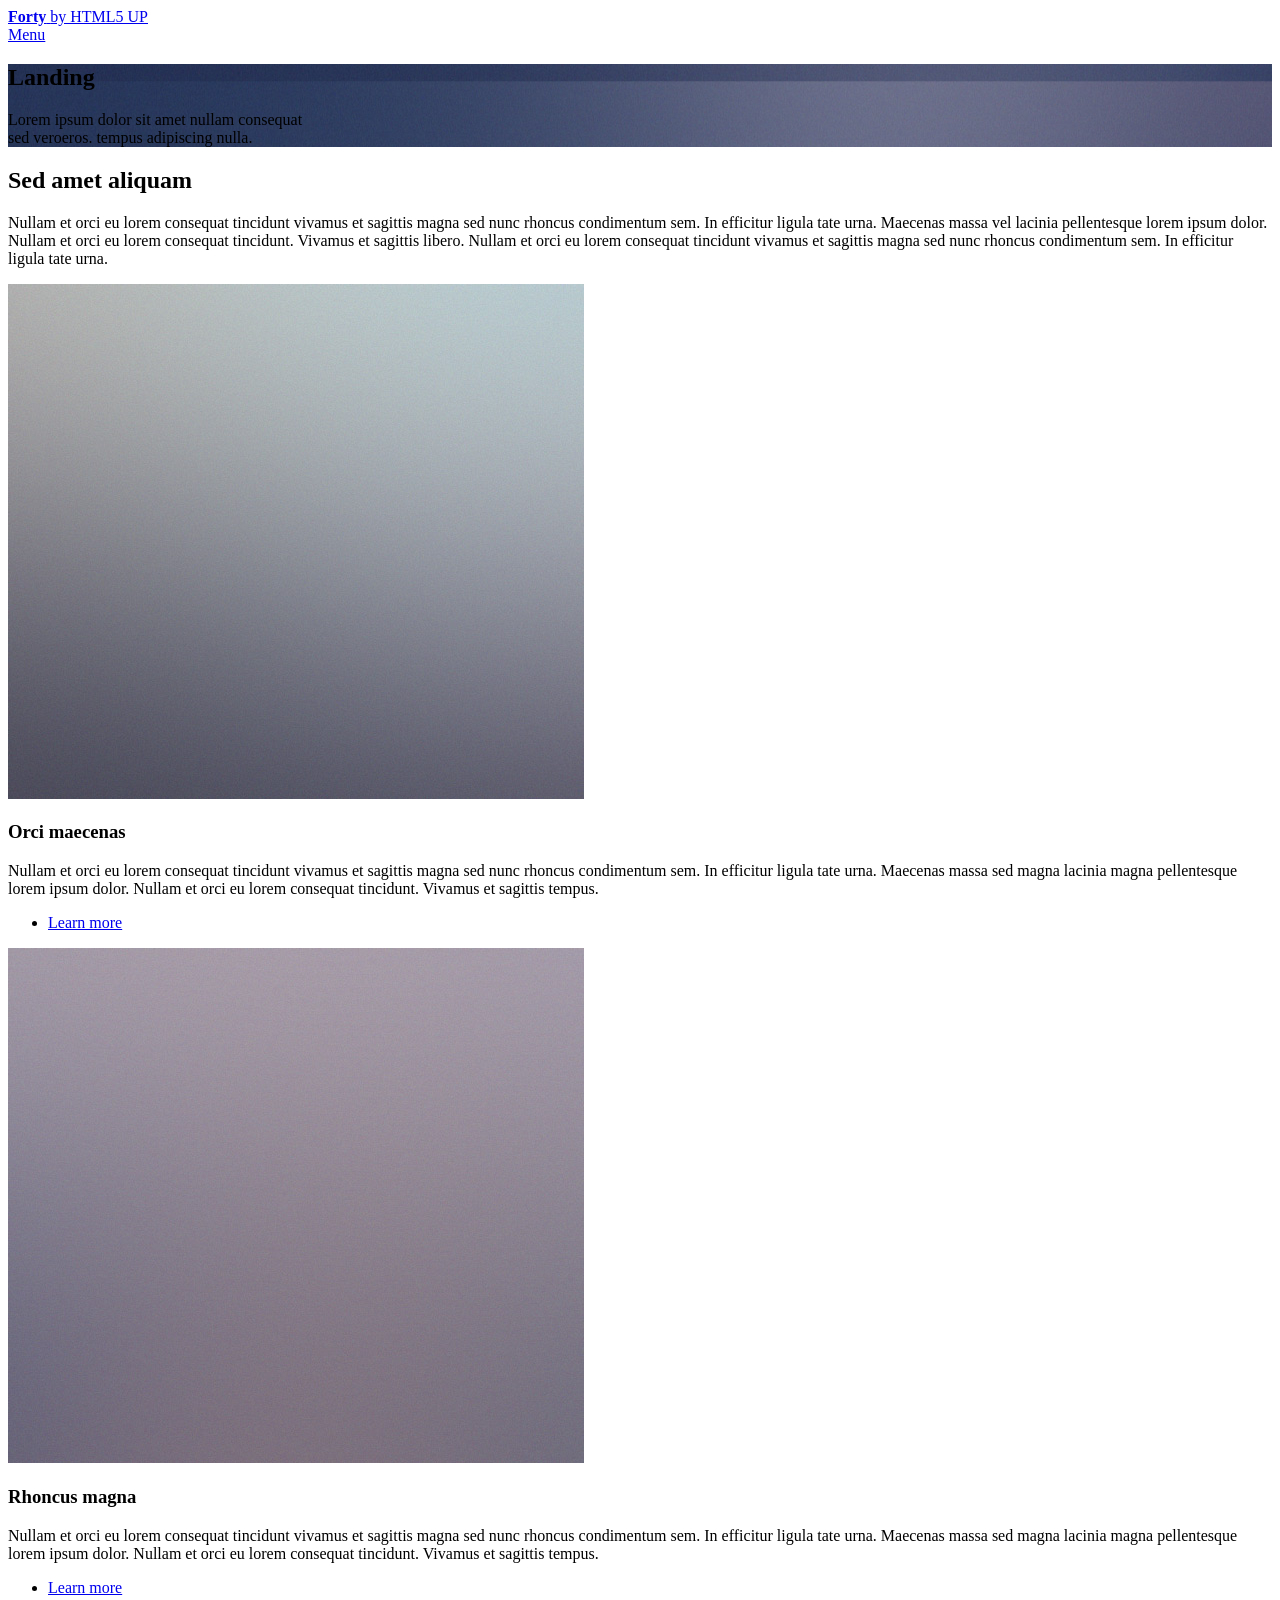
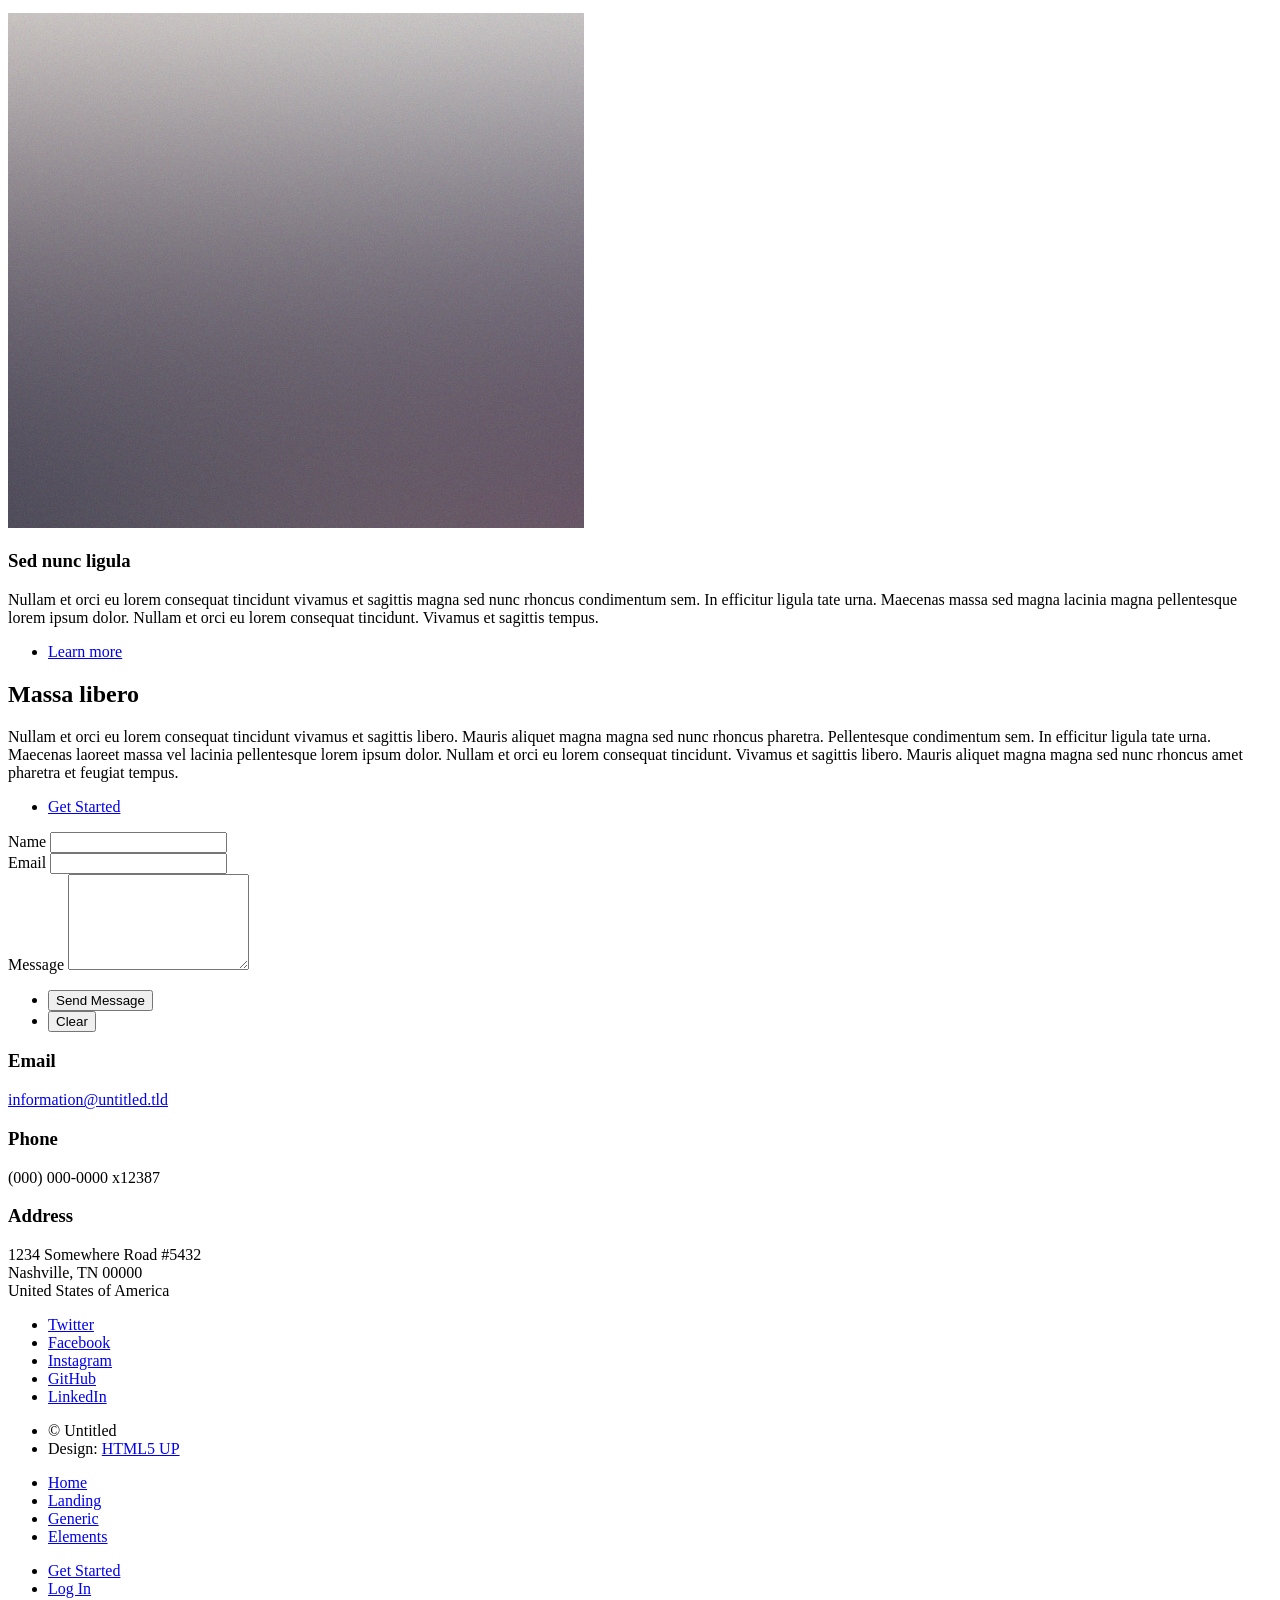
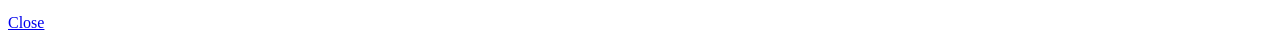
==== landing.html @ 9f6aae33 "updated webpage" ====
<!DOCTYPE HTML>
<!--
	Forty by HTML5 UP
	html5up.net | @ajlkn
	Free for personal and commercial use under the CCA 3.0 license (html5up.net/license)
-->
<html>
	<head>
		<title>Landing - Forty by HTML5 UP</title>
		<meta charset="utf-8" />
		<meta name="viewport" content="width=device-width, initial-scale=1, user-scalable=no" />
		<link rel="stylesheet" href="assets/css/main.css" />
		<noscript><link rel="stylesheet" href="assets/css/noscript.css" /></noscript>
	</head>
	<body class="is-preload">

		<!-- Wrapper -->
			<div id="wrapper">

				<!-- Header -->
				<!-- Note: The "styleN" class below should match that of the banner element. -->
					<header id="header" class="alt style2">
						<a href="index.html" class="logo"><strong>Forty</strong> <span>by HTML5 UP</span></a>
						<nav>
							<a href="#menu">Menu</a>
						</nav>
					</header>

				<!-- Menu -->
					<nav id="menu">
						<ul class="links">
							<li><a href="index.html">Home</a></li>
							<li><a href="landing.html">Landing</a></li>
							<li><a href="generic.html">Generic</a></li>
							<li><a href="elements.html">Elements</a></li>
						</ul>
						<ul class="actions stacked">
							<li><a href="#" class="button primary fit">Get Started</a></li>
							<li><a href="#" class="button fit">Log In</a></li>
						</ul>
					</nav>

				<!-- Banner -->
				<!-- Note: The "styleN" class below should match that of the header element. -->
					<section id="banner" class="style2">
						<div class="inner">
							<span class="image">
								<img src="images/pic07.jpg" alt="" />
							</span>
							<header class="major">
								<h1>Landing</h1>
							</header>
							<div class="content">
								<p>Lorem ipsum dolor sit amet nullam consequat<br />
								sed veroeros. tempus adipiscing nulla.</p>
							</div>
						</div>
					</section>

				<!-- Main -->
					<div id="main">

						<!-- One -->
							<section id="one">
								<div class="inner">
									<header class="major">
										<h2>Sed amet aliquam</h2>
									</header>
									<p>Nullam et orci eu lorem consequat tincidunt vivamus et sagittis magna sed nunc rhoncus condimentum sem. In efficitur ligula tate urna. Maecenas massa vel lacinia pellentesque lorem ipsum dolor. Nullam et orci eu lorem consequat tincidunt. Vivamus et sagittis libero. Nullam et orci eu lorem consequat tincidunt vivamus et sagittis magna sed nunc rhoncus condimentum sem. In efficitur ligula tate urna.</p>
								</div>
							</section>

						<!-- Two -->
							<section id="two" class="spotlights">
								<section>
									<a href="generic.html" class="image">
										<img src="images/pic08.jpg" alt="" data-position="center center" />
									</a>
									<div class="content">
										<div class="inner">
											<header class="major">
												<h3>Orci maecenas</h3>
											</header>
											<p>Nullam et orci eu lorem consequat tincidunt vivamus et sagittis magna sed nunc rhoncus condimentum sem. In efficitur ligula tate urna. Maecenas massa sed magna lacinia magna pellentesque lorem ipsum dolor. Nullam et orci eu lorem consequat tincidunt. Vivamus et sagittis tempus.</p>
											<ul class="actions">
												<li><a href="generic.html" class="button">Learn more</a></li>
											</ul>
										</div>
									</div>
								</section>
								<section>
									<a href="generic.html" class="image">
										<img src="images/pic09.jpg" alt="" data-position="top center" />
									</a>
									<div class="content">
										<div class="inner">
											<header class="major">
												<h3>Rhoncus magna</h3>
											</header>
											<p>Nullam et orci eu lorem consequat tincidunt vivamus et sagittis magna sed nunc rhoncus condimentum sem. In efficitur ligula tate urna. Maecenas massa sed magna lacinia magna pellentesque lorem ipsum dolor. Nullam et orci eu lorem consequat tincidunt. Vivamus et sagittis tempus.</p>
											<ul class="actions">
												<li><a href="generic.html" class="button">Learn more</a></li>
											</ul>
										</div>
									</div>
								</section>
								<section>
									<a href="generic.html" class="image">
										<img src="images/pic10.jpg" alt="" data-position="25% 25%" />
									</a>
									<div class="content">
										<div class="inner">
											<header class="major">
												<h3>Sed nunc ligula</h3>
											</header>
											<p>Nullam et orci eu lorem consequat tincidunt vivamus et sagittis magna sed nunc rhoncus condimentum sem. In efficitur ligula tate urna. Maecenas massa sed magna lacinia magna pellentesque lorem ipsum dolor. Nullam et orci eu lorem consequat tincidunt. Vivamus et sagittis tempus.</p>
											<ul class="actions">
												<li><a href="generic.html" class="button">Learn more</a></li>
											</ul>
										</div>
									</div>
								</section>
							</section>

						<!-- Three -->
							<section id="three">
								<div class="inner">
									<header class="major">
										<h2>Massa libero</h2>
									</header>
									<p>Nullam et orci eu lorem consequat tincidunt vivamus et sagittis libero. Mauris aliquet magna magna sed nunc rhoncus pharetra. Pellentesque condimentum sem. In efficitur ligula tate urna. Maecenas laoreet massa vel lacinia pellentesque lorem ipsum dolor. Nullam et orci eu lorem consequat tincidunt. Vivamus et sagittis libero. Mauris aliquet magna magna sed nunc rhoncus amet pharetra et feugiat tempus.</p>
									<ul class="actions">
										<li><a href="generic.html" class="button next">Get Started</a></li>
									</ul>
								</div>
							</section>

					</div>

				<!-- Contact -->
					<section id="contact">
						<div class="inner">
							<section>
								<form method="post" action="#">
									<div class="fields">
										<div class="field half">
											<label for="name">Name</label>
											<input type="text" name="name" id="name" />
										</div>
										<div class="field half">
											<label for="email">Email</label>
											<input type="text" name="email" id="email" />
										</div>
										<div class="field">
											<label for="message">Message</label>
											<textarea name="message" id="message" rows="6"></textarea>
										</div>
									</div>
									<ul class="actions">
										<li><input type="submit" value="Send Message" class="primary" /></li>
										<li><input type="reset" value="Clear" /></li>
									</ul>
								</form>
							</section>
							<section class="split">
								<section>
									<div class="contact-method">
										<span class="icon solid alt fa-envelope"></span>
										<h3>Email</h3>
										<a href="#">information@untitled.tld</a>
									</div>
								</section>
								<section>
									<div class="contact-method">
										<span class="icon solid alt fa-phone"></span>
										<h3>Phone</h3>
										<span>(000) 000-0000 x12387</span>
									</div>
								</section>
								<section>
									<div class="contact-method">
										<span class="icon solid alt fa-home"></span>
										<h3>Address</h3>
										<span>1234 Somewhere Road #5432<br />
										Nashville, TN 00000<br />
										United States of America</span>
									</div>
								</section>
							</section>
						</div>
					</section>

				<!-- Footer -->
					<footer id="footer">
						<div class="inner">
							<ul class="icons">
								<li><a href="#" class="icon brands alt fa-twitter"><span class="label">Twitter</span></a></li>
								<li><a href="#" class="icon brands alt fa-facebook-f"><span class="label">Facebook</span></a></li>
								<li><a href="#" class="icon brands alt fa-instagram"><span class="label">Instagram</span></a></li>
								<li><a href="#" class="icon brands alt fa-github"><span class="label">GitHub</span></a></li>
								<li><a href="#" class="icon brands alt fa-linkedin-in"><span class="label">LinkedIn</span></a></li>
							</ul>
							<ul class="copyright">
								<li>&copy; Untitled</li><li>Design: <a href="https://html5up.net">HTML5 UP</a></li>
							</ul>
						</div>
					</footer>

			</div>

		<!-- Scripts -->
			<script src="assets/js/jquery.min.js"></script>
			<script src="assets/js/jquery.scrolly.min.js"></script>
			<script src="assets/js/jquery.scrollex.min.js"></script>
			<script src="assets/js/browser.min.js"></script>
			<script src="assets/js/breakpoints.min.js"></script>
			<script src="assets/js/util.js"></script>
			<script src="assets/js/main.js"></script>

	</body>
</html>
---- assets/css/main.css ----
@import url(fontawesome-all.min.css);
@import url("https://fonts.googleapis.com/css?family=Source+Sans+Pro:300,300italic,600,600italic");

/*
	Forty by HTML5 UP
	html5up.net | @ajlkn
	Free for personal and commercial use under the CCA 3.0 license (html5up.net/license)
*/

html, body, div, span, applet, object,
iframe, h1, h2, h3, h4, h5, h6, p, blockquote,
pre, a, abbr, acronym, address, big, cite,
code, del, dfn, em, img, ins, kbd, q, s, samp,
small, strike, strong, sub, sup, tt, var, b,
u, i, center, dl, dt, dd, ol, ul, li, fieldset,
form, label, legend, table, caption, tbody,
tfoot, thead, tr, th, td, article, aside,
canvas, details, embed, figure, figcaption,
footer, header, hgroup, menu, nav, output, ruby,
section, summary, time, mark, audio, video {
	margin: 0;
	padding: 0;
	border: 0;
	font-size: 100%;
	font: inherit;
	vertical-align: baseline;}

article, aside, details, figcaption, figure,
footer, header, hgroup, menu, nav, section {
	display: block;}

body {
	line-height: 1;
}

ol, ul {
	list-style: none;
}

blockquote, q {
	quotes: none;
}

	blockquote:before, blockquote:after, q:before, q:after {
		content: '';
		content: none;
	}

table {
	border-collapse: collapse;
	border-spacing: 0;
}

body {
	-webkit-text-size-adjust: none;
}

mark {
	background-color: transparent;
	color: inherit;
}

input::-moz-focus-inner {
	border: 0;
	padding: 0;
}

input, select, textarea {
	-moz-appearance: none;
	-webkit-appearance: none;
	-ms-appearance: none;
	appearance: none;
}

/* Basic */

	@-ms-viewport {
		width: device-width;
	}

	body {
		-ms-overflow-style: scrollbar;
	}

	@media screen and (max-width: 480px) {

		html, body {
			min-width: 320px;
		}

	}

	html {
		box-sizing: border-box;
	}

	*, *:before, *:after {
		box-sizing: inherit;
	}

	body {
		background: #242943;
	}

		body.is-preload *, body.is-preload *:before, body.is-preload *:after {
			-moz-animation: none !important;
			-webkit-animation: none !important;
			-ms-animation: none !important;
			animation: none !important;
			-moz-transition: none !important;
			-webkit-transition: none !important;
			-ms-transition: none !important;
			transition: none !important;
		}

/* Type */

	body, input, select, textarea {
		color: #ffffff;
		font-family: "Source Sans Pro", Helvetica, sans-serif;
		font-size: 17pt;
		font-weight: 300;
		letter-spacing: 0.025em;
		line-height: 1.65;
	}

		@media screen and (max-width: 1680px) {

			body, input, select, textarea {
				font-size: 14pt;
			}

		}

		@media screen and (max-width: 1280px) {

			body, input, select, textarea {
				font-size: 12pt;
			}

		}

		@media screen and (max-width: 360px) {

			body, input, select, textarea {
				font-size: 11pt;
			}

		}

	a {
		-moz-transition: color 0.2s ease-in-out, border-bottom-color 0.2s ease-in-out;
		-webkit-transition: color 0.2s ease-in-out, border-bottom-color 0.2s ease-in-out;
		-ms-transition: color 0.2s ease-in-out, border-bottom-color 0.2s ease-in-out;
		transition: color 0.2s ease-in-out, border-bottom-color 0.2s ease-in-out;
		border-bottom: dotted 1px;
		color: inherit;
		text-decoration: none;
	}

		a:hover {
			border-bottom-color: transparent;
			color: #9bf1ff !important;
		}

		a:active {
			color: #53e3fb !important;
		}

	strong, b {
		color: #ffffff;
		font-weight: 600;
	}

	em, i {
		font-style: italic;
	}

	p {
		margin: 0 0 2em 0;
	}

	h1, h2, h3, h4, h5, h6 {
		color: #ffffff;
		font-weight: 600;
		line-height: 1.65;
		margin: 0 0 1em 0;
	}

		h1 a, h2 a, h3 a, h4 a, h5 a, h6 a {
			color: inherit;
			border-bottom: 0;
		}

	h1 {
		font-size: 2.5em;
	}

	h2 {
		font-size: 1.75em;
	}

	h3 {
		font-size: 1.35em;
	}

	h4 {
		font-size: 1.1em;
	}

	h5 {
		font-size: 0.9em;
	}

	h6 {
		font-size: 0.7em;
	}

	@media screen and (max-width: 736px) {

		h1 {
			font-size: 2em;
		}

		h2 {
			font-size: 1.5em;
		}

		h3 {
			font-size: 1.25em;
		}

	}

	sub {
		font-size: 0.8em;
		position: relative;
		top: 0.5em;
	}

	sup {
		font-size: 0.8em;
		position: relative;
		top: -0.5em;
	}

	blockquote {
		border-left: solid 4px rgba(212, 212, 255, 0.1);
		font-style: italic;
		margin: 0 0 2em 0;
		padding: 0.5em 0 0.5em 2em;
	}

	code {
		background: rgba(212, 212, 255, 0.035);
		font-family: "Courier New", monospace;
		font-size: 0.9em;
		margin: 0 0.25em;
		padding: 0.25em 0.65em;
	}

	pre {
		-webkit-overflow-scrolling: touch;
		font-family: "Courier New", monospace;
		font-size: 0.9em;
		margin: 0 0 2em 0;
	}

		pre code {
			display: block;
			line-height: 1.75;
			padding: 1em 1.5em;
			overflow-x: auto;
		}

	hr {
		border: 0;
		border-bottom: solid 1px rgba(212, 212, 255, 0.1);
		margin: 2em 0;
	}

		hr.major {
			margin: 3em 0;
		}

	.align-left {
		text-align: left;
	}

	.align-center {
		text-align: center;
	}

	.align-right {
		text-align: right;
	}

/* Row */

	.row {
		display: flex;
		flex-wrap: wrap;
		box-sizing: border-box;
		align-items: stretch;
	}

		.row > * {
			box-sizing: border-box;
		}

		.row.gtr-uniform > * > :last-child {
			margin-bottom: 0;
		}

		.row.aln-left {
			justify-content: flex-start;
		}

		.row.aln-center {
			justify-content: center;
		}

		.row.aln-right {
			justify-content: flex-end;
		}

		.row.aln-top {
			align-items: flex-start;
		}

		.row.aln-middle {
			align-items: center;
		}

		.row.aln-bottom {
			align-items: flex-end;
		}

		.row > .imp {
			order: -1;
		}

		.row > .col-1 {
			width: 8.33333%;
		}

		.row > .off-1 {
			margin-left: 8.33333%;
		}

		.row > .col-2 {
			width: 16.66667%;
		}

		.row > .off-2 {
			margin-left: 16.66667%;
		}

		.row > .col-3 {
			width: 25%;
		}

		.row > .off-3 {
			margin-left: 25%;
		}

		.row > .col-4 {
			width: 33.33333%;
		}

		.row > .off-4 {
			margin-left: 33.33333%;
		}

		.row > .col-5 {
			width: 41.66667%;
		}

		.row > .off-5 {
			margin-left: 41.66667%;
		}

		.row > .col-6 {
			width: 50%;
		}

		.row > .off-6 {
			margin-left: 50%;
		}

		.row > .col-7 {
			width: 58.33333%;
		}

		.row > .off-7 {
			margin-left: 58.33333%;
		}

		.row > .col-8 {
			width: 66.66667%;
		}

		.row > .off-8 {
			margin-left: 66.66667%;
		}

		.row > .col-9 {
			width: 75%;
		}

		.row > .off-9 {
			margin-left: 75%;
		}

		.row > .col-10 {
			width: 83.33333%;
		}

		.row > .off-10 {
			margin-left: 83.33333%;
		}

		.row > .col-11 {
			width: 91.66667%;
		}

		.row > .off-11 {
			margin-left: 91.66667%;
		}

		.row > .col-12 {
			width: 100%;
		}

		.row > .off-12 {
			margin-left: 100%;
		}

		.row.gtr-0 {
			margin-top: 0;
			margin-left: 0em;
		}

			.row.gtr-0 > * {
				padding: 0 0 0 0em;
			}

			.row.gtr-0.gtr-uniform {
				margin-top: 0em;
			}

				.row.gtr-0.gtr-uniform > * {
					padding-top: 0em;
				}

		.row.gtr-25 {
			margin-top: 0;
			margin-left: -0.5em;
		}

			.row.gtr-25 > * {
				padding: 0 0 0 0.5em;
			}

			.row.gtr-25.gtr-uniform {
				margin-top: -0.5em;
			}

				.row.gtr-25.gtr-uniform > * {
					padding-top: 0.5em;
				}

		.row.gtr-50 {
			margin-top: 0;
			margin-left: -1em;
		}

			.row.gtr-50 > * {
				padding: 0 0 0 1em;
			}

			.row.gtr-50.gtr-uniform {
				margin-top: -1em;
			}

				.row.gtr-50.gtr-uniform > * {
					padding-top: 1em;
				}

		.row {
			margin-top: 0;
			margin-left: -2em;
		}

			.row > * {
				padding: 0 0 0 2em;
			}

			.row.gtr-uniform {
				margin-top: -2em;
			}

				.row.gtr-uniform > * {
					padding-top: 2em;
				}

		.row.gtr-150 {
			margin-top: 0;
			margin-left: -3em;
		}

			.row.gtr-150 > * {
				padding: 0 0 0 3em;
			}

			.row.gtr-150.gtr-uniform {
				margin-top: -3em;
			}

				.row.gtr-150.gtr-uniform > * {
					padding-top: 3em;
				}

		.row.gtr-200 {
			margin-top: 0;
			margin-left: -4em;
		}

			.row.gtr-200 > * {
				padding: 0 0 0 4em;
			}

			.row.gtr-200.gtr-uniform {
				margin-top: -4em;
			}

				.row.gtr-200.gtr-uniform > * {
					padding-top: 4em;
				}

		@media screen and (max-width: 1680px) {

			.row {
				display: flex;
				flex-wrap: wrap;
				box-sizing: border-box;
				align-items: stretch;
			}

				.row > * {
					box-sizing: border-box;
				}

				.row.gtr-uniform > * > :last-child {
					margin-bottom: 0;
				}

				.row.aln-left {
					justify-content: flex-start;
				}

				.row.aln-center {
					justify-content: center;
				}

				.row.aln-right {
					justify-content: flex-end;
				}

				.row.aln-top {
					align-items: flex-start;
				}

				.row.aln-middle {
					align-items: center;
				}

				.row.aln-bottom {
					align-items: flex-end;
				}

				.row > .imp-xlarge {
					order: -1;
				}

				.row > .col-1-xlarge {
					width: 8.33333%;
				}

				.row > .off-1-xlarge {
					margin-left: 8.33333%;
				}

				.row > .col-2-xlarge {
					width: 16.66667%;
				}

				.row > .off-2-xlarge {
					margin-left: 16.66667%;
				}

				.row > .col-3-xlarge {
					width: 25%;
				}

				.row > .off-3-xlarge {
					margin-left: 25%;
				}

				.row > .col-4-xlarge {
					width: 33.33333%;
				}

				.row > .off-4-xlarge {
					margin-left: 33.33333%;
				}

				.row > .col-5-xlarge {
					width: 41.66667%;
				}

				.row > .off-5-xlarge {
					margin-left: 41.66667%;
				}

				.row > .col-6-xlarge {
					width: 50%;
				}

				.row > .off-6-xlarge {
					margin-left: 50%;
				}

				.row > .col-7-xlarge {
					width: 58.33333%;
				}

				.row > .off-7-xlarge {
					margin-left: 58.33333%;
				}

				.row > .col-8-xlarge {
					width: 66.66667%;
				}

				.row > .off-8-xlarge {
					margin-left: 66.66667%;
				}

				.row > .col-9-xlarge {
					width: 75%;
				}

				.row > .off-9-xlarge {
					margin-left: 75%;
				}

				.row > .col-10-xlarge {
					width: 83.33333%;
				}

				.row > .off-10-xlarge {
					margin-left: 83.33333%;
				}

				.row > .col-11-xlarge {
					width: 91.66667%;
				}

				.row > .off-11-xlarge {
					margin-left: 91.66667%;
				}

				.row > .col-12-xlarge {
					width: 100%;
				}

				.row > .off-12-xlarge {
					margin-left: 100%;
				}

				.row.gtr-0 {
					margin-top: 0;
					margin-left: 0em;
				}

					.row.gtr-0 > * {
						padding: 0 0 0 0em;
					}

					.row.gtr-0.gtr-uniform {
						margin-top: 0em;
					}

						.row.gtr-0.gtr-uniform > * {
							padding-top: 0em;
						}

				.row.gtr-25 {
					margin-top: 0;
					margin-left: -0.5em;
				}

					.row.gtr-25 > * {
						padding: 0 0 0 0.5em;
					}

					.row.gtr-25.gtr-uniform {
						margin-top: -0.5em;
					}

						.row.gtr-25.gtr-uniform > * {
							padding-top: 0.5em;
						}

				.row.gtr-50 {
					margin-top: 0;
					margin-left: -1em;
				}

					.row.gtr-50 > * {
						padding: 0 0 0 1em;
					}

					.row.gtr-50.gtr-uniform {
						margin-top: -1em;
					}

						.row.gtr-50.gtr-uniform > * {
							padding-top: 1em;
						}

				.row {
					margin-top: 0;
					margin-left: -2em;
				}

					.row > * {
						padding: 0 0 0 2em;
					}

					.row.gtr-uniform {
						margin-top: -2em;
					}

						.row.gtr-uniform > * {
							padding-top: 2em;
						}

				.row.gtr-150 {
					margin-top: 0;
					margin-left: -3em;
				}

					.row.gtr-150 > * {
						padding: 0 0 0 3em;
					}

					.row.gtr-150.gtr-uniform {
						margin-top: -3em;
					}

						.row.gtr-150.gtr-uniform > * {
							padding-top: 3em;
						}

				.row.gtr-200 {
					margin-top: 0;
					margin-left: -4em;
				}

					.row.gtr-200 > * {
						padding: 0 0 0 4em;
					}

					.row.gtr-200.gtr-uniform {
						margin-top: -4em;
					}

						.row.gtr-200.gtr-uniform > * {
							padding-top: 4em;
						}

		}

		@media screen and (max-width: 1280px) {

			.row {
				display: flex;
				flex-wrap: wrap;
				box-sizing: border-box;
				align-items: stretch;
			}

				.row > * {
					box-sizing: border-box;
				}

				.row.gtr-uniform > * > :last-child {
					margin-bottom: 0;
				}

				.row.aln-left {
					justify-content: flex-start;
				}

				.row.aln-center {
					justify-content: center;
				}

				.row.aln-right {
					justify-content: flex-end;
				}

				.row.aln-top {
					align-items: flex-start;
				}

				.row.aln-middle {
					align-items: center;
				}

				.row.aln-bottom {
					align-items: flex-end;
				}

				.row > .imp-large {
					order: -1;
				}

				.row > .col-1-large {
					width: 8.33333%;
				}

				.row > .off-1-large {
					margin-left: 8.33333%;
				}

				.row > .col-2-large {
					width: 16.66667%;
				}

				.row > .off-2-large {
					margin-left: 16.66667%;
				}

				.row > .col-3-large {
					width: 25%;
				}

				.row > .off-3-large {
					margin-left: 25%;
				}

				.row > .col-4-large {
					width: 33.33333%;
				}

				.row > .off-4-large {
					margin-left: 33.33333%;
				}

				.row > .col-5-large {
					width: 41.66667%;
				}

				.row > .off-5-large {
					margin-left: 41.66667%;
				}

				.row > .col-6-large {
					width: 50%;
				}

				.row > .off-6-large {
					margin-left: 50%;
				}

				.row > .col-7-large {
					width: 58.33333%;
				}

				.row > .off-7-large {
					margin-left: 58.33333%;
				}

				.row > .col-8-large {
					width: 66.66667%;
				}

				.row > .off-8-large {
					margin-left: 66.66667%;
				}

				.row > .col-9-large {
					width: 75%;
				}

				.row > .off-9-large {
					margin-left: 75%;
				}

				.row > .col-10-large {
					width: 83.33333%;
				}

				.row > .off-10-large {
					margin-left: 83.33333%;
				}

				.row > .col-11-large {
					width: 91.66667%;
				}

				.row > .off-11-large {
					margin-left: 91.66667%;
				}

				.row > .col-12-large {
					width: 100%;
				}

				.row > .off-12-large {
					margin-left: 100%;
				}

				.row.gtr-0 {
					margin-top: 0;
					margin-left: 0em;
				}

					.row.gtr-0 > * {
						padding: 0 0 0 0em;
					}

					.row.gtr-0.gtr-uniform {
						margin-top: 0em;
					}

						.row.gtr-0.gtr-uniform > * {
							padding-top: 0em;
						}

				.row.gtr-25 {
					margin-top: 0;
					margin-left: -0.375em;
				}

					.row.gtr-25 > * {
						padding: 0 0 0 0.375em;
					}

					.row.gtr-25.gtr-uniform {
						margin-top: -0.375em;
					}

						.row.gtr-25.gtr-uniform > * {
							padding-top: 0.375em;
						}

				.row.gtr-50 {
					margin-top: 0;
					margin-left: -0.75em;
				}

					.row.gtr-50 > * {
						padding: 0 0 0 0.75em;
					}

					.row.gtr-50.gtr-uniform {
						margin-top: -0.75em;
					}

						.row.gtr-50.gtr-uniform > * {
							padding-top: 0.75em;
						}

				.row {
					margin-top: 0;
					margin-left: -1.5em;
				}

					.row > * {
						padding: 0 0 0 1.5em;
					}

					.row.gtr-uniform {
						margin-top: -1.5em;
					}

						.row.gtr-uniform > * {
							padding-top: 1.5em;
						}

				.row.gtr-150 {
					margin-top: 0;
					margin-left: -2.25em;
				}

					.row.gtr-150 > * {
						padding: 0 0 0 2.25em;
					}

					.row.gtr-150.gtr-uniform {
						margin-top: -2.25em;
					}

						.row.gtr-150.gtr-uniform > * {
							padding-top: 2.25em;
						}

				.row.gtr-200 {
					margin-top: 0;
					margin-left: -3em;
				}

					.row.gtr-200 > * {
						padding: 0 0 0 3em;
					}

					.row.gtr-200.gtr-uniform {
						margin-top: -3em;
					}

						.row.gtr-200.gtr-uniform > * {
							padding-top: 3em;
						}

		}

		@media screen and (max-width: 980px) {

			.row {
				display: flex;
				flex-wrap: wrap;
				box-sizing: border-box;
				align-items: stretch;
			}

				.row > * {
					box-sizing: border-box;
				}

				.row.gtr-uniform > * > :last-child {
					margin-bottom: 0;
				}

				.row.aln-left {
					justify-content: flex-start;
				}

				.row.aln-center {
					justify-content: center;
				}

				.row.aln-right {
					justify-content: flex-end;
				}

				.row.aln-top {
					align-items: flex-start;
				}

				.row.aln-middle {
					align-items: center;
				}

				.row.aln-bottom {
					align-items: flex-end;
				}

				.row > .imp-medium {
					order: -1;
				}

				.row > .col-1-medium {
					width: 8.33333%;
				}

				.row > .off-1-medium {
					margin-left: 8.33333%;
				}

				.row > .col-2-medium {
					width: 16.66667%;
				}

				.row > .off-2-medium {
					margin-left: 16.66667%;
				}

				.row > .col-3-medium {
					width: 25%;
				}

				.row > .off-3-medium {
					margin-left: 25%;
				}

				.row > .col-4-medium {
					width: 33.33333%;
				}

				.row > .off-4-medium {
					margin-left: 33.33333%;
				}

				.row > .col-5-medium {
					width: 41.66667%;
				}

				.row > .off-5-medium {
					margin-left: 41.66667%;
				}

				.row > .col-6-medium {
					width: 50%;
				}

				.row > .off-6-medium {
					margin-left: 50%;
				}

				.row > .col-7-medium {
					width: 58.33333%;
				}

				.row > .off-7-medium {
					margin-left: 58.33333%;
				}

				.row > .col-8-medium {
					width: 66.66667%;
				}

				.row > .off-8-medium {
					margin-left: 66.66667%;
				}

				.row > .col-9-medium {
					width: 75%;
				}

				.row > .off-9-medium {
					margin-left: 75%;
				}

				.row > .col-10-medium {
					width: 83.33333%;
				}

				.row > .off-10-medium {
					margin-left: 83.33333%;
				}

				.row > .col-11-medium {
					width: 91.66667%;
				}

				.row > .off-11-medium {
					margin-left: 91.66667%;
				}

				.row > .col-12-medium {
					width: 100%;
				}

				.row > .off-12-medium {
					margin-left: 100%;
				}

				.row.gtr-0 {
					margin-top: 0;
					margin-left: 0em;
				}

					.row.gtr-0 > * {
						padding: 0 0 0 0em;
					}

					.row.gtr-0.gtr-uniform {
						margin-top: 0em;
					}

						.row.gtr-0.gtr-uniform > * {
							padding-top: 0em;
						}

				.row.gtr-25 {
					margin-top: 0;
					margin-left: -0.375em;
				}

					.row.gtr-25 > * {
						padding: 0 0 0 0.375em;
					}

					.row.gtr-25.gtr-uniform {
						margin-top: -0.375em;
					}

						.row.gtr-25.gtr-uniform > * {
							padding-top: 0.375em;
						}

				.row.gtr-50 {
					margin-top: 0;
					margin-left: -0.75em;
				}

					.row.gtr-50 > * {
						padding: 0 0 0 0.75em;
					}

					.row.gtr-50.gtr-uniform {
						margin-top: -0.75em;
					}

						.row.gtr-50.gtr-uniform > * {
							padding-top: 0.75em;
						}

				.row {
					margin-top: 0;
					margin-left: -1.5em;
				}

					.row > * {
						padding: 0 0 0 1.5em;
					}

					.row.gtr-uniform {
						margin-top: -1.5em;
					}

						.row.gtr-uniform > * {
							padding-top: 1.5em;
						}

				.row.gtr-150 {
					margin-top: 0;
					margin-left: -2.25em;
				}

					.row.gtr-150 > * {
						padding: 0 0 0 2.25em;
					}

					.row.gtr-150.gtr-uniform {
						margin-top: -2.25em;
					}

						.row.gtr-150.gtr-uniform > * {
							padding-top: 2.25em;
						}

				.row.gtr-200 {
					margin-top: 0;
					margin-left: -3em;
				}

					.row.gtr-200 > * {
						padding: 0 0 0 3em;
					}

					.row.gtr-200.gtr-uniform {
						margin-top: -3em;
					}

						.row.gtr-200.gtr-uniform > * {
							padding-top: 3em;
						}

		}

		@media screen and (max-width: 736px) {

			.row {
				display: flex;
				flex-wrap: wrap;
				box-sizing: border-box;
				align-items: stretch;
			}

				.row > * {
					box-sizing: border-box;
				}

				.row.gtr-uniform > * > :last-child {
					margin-bottom: 0;
				}

				.row.aln-left {
					justify-content: flex-start;
				}

				.row.aln-center {
					justify-content: center;
				}

				.row.aln-right {
					justify-content: flex-end;
				}

				.row.aln-top {
					align-items: flex-start;
				}

				.row.aln-middle {
					align-items: center;
				}

				.row.aln-bottom {
					align-items: flex-end;
				}

				.row > .imp-small {
					order: -1;
				}

				.row > .col-1-small {
					width: 8.33333%;
				}

				.row > .off-1-small {
					margin-left: 8.33333%;
				}

				.row > .col-2-small {
					width: 16.66667%;
				}

				.row > .off-2-small {
					margin-left: 16.66667%;
				}

				.row > .col-3-small {
					width: 25%;
				}

				.row > .off-3-small {
					margin-left: 25%;
				}

				.row > .col-4-small {
					width: 33.33333%;
				}

				.row > .off-4-small {
					margin-left: 33.33333%;
				}

				.row > .col-5-small {
					width: 41.66667%;
				}

				.row > .off-5-small {
					margin-left: 41.66667%;
				}

				.row > .col-6-small {
					width: 50%;
				}

				.row > .off-6-small {
					margin-left: 50%;
				}

				.row > .col-7-small {
					width: 58.33333%;
				}

				.row > .off-7-small {
					margin-left: 58.33333%;
				}

				.row > .col-8-small {
					width: 66.66667%;
				}

				.row > .off-8-small {
					margin-left: 66.66667%;
				}

				.row > .col-9-small {
					width: 75%;
				}

				.row > .off-9-small {
					margin-left: 75%;
				}

				.row > .col-10-small {
					width: 83.33333%;
				}

				.row > .off-10-small {
					margin-left: 83.33333%;
				}

				.row > .col-11-small {
					width: 91.66667%;
				}

				.row > .off-11-small {
					margin-left: 91.66667%;
				}

				.row > .col-12-small {
					width: 100%;
				}

				.row > .off-12-small {
					margin-left: 100%;
				}

				.row.gtr-0 {
					margin-top: 0;
					margin-left: 0em;
				}

					.row.gtr-0 > * {
						padding: 0 0 0 0em;
					}

					.row.gtr-0.gtr-uniform {
						margin-top: 0em;
					}

						.row.gtr-0.gtr-uniform > * {
							padding-top: 0em;
						}

				.row.gtr-25 {
					margin-top: 0;
					margin-left: -0.3125em;
				}

					.row.gtr-25 > * {
						padding: 0 0 0 0.3125em;
					}

					.row.gtr-25.gtr-uniform {
						margin-top: -0.3125em;
					}

						.row.gtr-25.gtr-uniform > * {
							padding-top: 0.3125em;
						}

				.row.gtr-50 {
					margin-top: 0;
					margin-left: -0.625em;
				}

					.row.gtr-50 > * {
						padding: 0 0 0 0.625em;
					}

					.row.gtr-50.gtr-uniform {
						margin-top: -0.625em;
					}

						.row.gtr-50.gtr-uniform > * {
							padding-top: 0.625em;
						}

				.row {
					margin-top: 0;
					margin-left: -1.25em;
				}

					.row > * {
						padding: 0 0 0 1.25em;
					}

					.row.gtr-uniform {
						margin-top: -1.25em;
					}

						.row.gtr-uniform > * {
							padding-top: 1.25em;
						}

				.row.gtr-150 {
					margin-top: 0;
					margin-left: -1.875em;
				}

					.row.gtr-150 > * {
						padding: 0 0 0 1.875em;
					}

					.row.gtr-150.gtr-uniform {
						margin-top: -1.875em;
					}

						.row.gtr-150.gtr-uniform > * {
							padding-top: 1.875em;
						}

				.row.gtr-200 {
					margin-top: 0;
					margin-left: -2.5em;
				}

					.row.gtr-200 > * {
						padding: 0 0 0 2.5em;
					}

					.row.gtr-200.gtr-uniform {
						margin-top: -2.5em;
					}

						.row.gtr-200.gtr-uniform > * {
							padding-top: 2.5em;
						}

		}

		@media screen and (max-width: 480px) {

			.row {
				display: flex;
				flex-wrap: wrap;
				box-sizing: border-box;
				align-items: stretch;
			}

				.row > * {
					box-sizing: border-box;
				}

				.row.gtr-uniform > * > :last-child {
					margin-bottom: 0;
				}

				.row.aln-left {
					justify-content: flex-start;
				}

				.row.aln-center {
					justify-content: center;
				}

				.row.aln-right {
					justify-content: flex-end;
				}

				.row.aln-top {
					align-items: flex-start;
				}

				.row.aln-middle {
					align-items: center;
				}

				.row.aln-bottom {
					align-items: flex-end;
				}

				.row > .imp-xsmall {
					order: -1;
				}

				.row > .col-1-xsmall {
					width: 8.33333%;
				}

				.row > .off-1-xsmall {
					margin-left: 8.33333%;
				}

				.row > .col-2-xsmall {
					width: 16.66667%;
				}

				.row > .off-2-xsmall {
					margin-left: 16.66667%;
				}

				.row > .col-3-xsmall {
					width: 25%;
				}

				.row > .off-3-xsmall {
					margin-left: 25%;
				}

				.row > .col-4-xsmall {
					width: 33.33333%;
				}

				.row > .off-4-xsmall {
					margin-left: 33.33333%;
				}

				.row > .col-5-xsmall {
					width: 41.66667%;
				}

				.row > .off-5-xsmall {
					margin-left: 41.66667%;
				}

				.row > .col-6-xsmall {
					width: 50%;
				}

				.row > .off-6-xsmall {
					margin-left: 50%;
				}

				.row > .col-7-xsmall {
					width: 58.33333%;
				}

				.row > .off-7-xsmall {
					margin-left: 58.33333%;
				}

				.row > .col-8-xsmall {
					width: 66.66667%;
				}

				.row > .off-8-xsmall {
					margin-left: 66.66667%;
				}

				.row > .col-9-xsmall {
					width: 75%;
				}

				.row > .off-9-xsmall {
					margin-left: 75%;
				}

				.row > .col-10-xsmall {
					width: 83.33333%;
				}

				.row > .off-10-xsmall {
					margin-left: 83.33333%;
				}

				.row > .col-11-xsmall {
					width: 91.66667%;
				}

				.row > .off-11-xsmall {
					margin-left: 91.66667%;
				}

				.row > .col-12-xsmall {
					width: 100%;
				}

				.row > .off-12-xsmall {
					margin-left: 100%;
				}

				.row.gtr-0 {
					margin-top: 0;
					margin-left: 0em;
				}

					.row.gtr-0 > * {
						padding: 0 0 0 0em;
					}

					.row.gtr-0.gtr-uniform {
						margin-top: 0em;
					}

						.row.gtr-0.gtr-uniform > * {
							padding-top: 0em;
						}

				.row.gtr-25 {
					margin-top: 0;
					margin-left: -0.3125em;
				}

					.row.gtr-25 > * {
						padding: 0 0 0 0.3125em;
					}

					.row.gtr-25.gtr-uniform {
						margin-top: -0.3125em;
					}

						.row.gtr-25.gtr-uniform > * {
							padding-top: 0.3125em;
						}

				.row.gtr-50 {
					margin-top: 0;
					margin-left: -0.625em;
				}

					.row.gtr-50 > * {
						padding: 0 0 0 0.625em;
					}

					.row.gtr-50.gtr-uniform {
						margin-top: -0.625em;
					}

						.row.gtr-50.gtr-uniform > * {
							padding-top: 0.625em;
						}

				.row {
					margin-top: 0;
					margin-left: -1.25em;
				}

					.row > * {
						padding: 0 0 0 1.25em;
					}

					.row.gtr-uniform {
						margin-top: -1.25em;
					}

						.row.gtr-uniform > * {
							padding-top: 1.25em;
						}

				.row.gtr-150 {
					margin-top: 0;
					margin-left: -1.875em;
				}

					.row.gtr-150 > * {
						padding: 0 0 0 1.875em;
					}

					.row.gtr-150.gtr-uniform {
						margin-top: -1.875em;
					}

						.row.gtr-150.gtr-uniform > * {
							padding-top: 1.875em;
						}

				.row.gtr-200 {
					margin-top: 0;
					margin-left: -2.5em;
				}

					.row.gtr-200 > * {
						padding: 0 0 0 2.5em;
					}

					.row.gtr-200.gtr-uniform {
						margin-top: -2.5em;
					}

						.row.gtr-200.gtr-uniform > * {
							padding-top: 2.5em;
						}

		}

/* Section/Article */

	section.special, article.special {
		text-align: center;
	}

	header.major {
		width: -moz-max-content;
		width: -webkit-max-content;
		width: -ms-max-content;
		width: max-content;
		margin-bottom: 2em;
	}

		header.major > :first-child {
			margin-bottom: 0;
			width: calc(100% + 0.5em);
		}

			header.major > :first-child:after {
				content: '';
				background-color: #ffffff;
				display: block;
				height: 2px;
				margin: 0.325em 0 0.5em 0;
				width: 100%;
			}

		header.major > p {
			font-size: 0.7em;
			font-weight: 600;
			letter-spacing: 0.25em;
			margin-bottom: 0;
			text-transform: uppercase;
		}

		body.is-ie header.major > :first-child:after {
			max-width: 9em;
		}

		body.is-ie header.major > h1:after {
			max-width: 100% !important;
		}

	@media screen and (max-width: 736px) {

		header.major > p br {
			display: none;
		}

	}

/* Form */

	form {
		margin: 0 0 2em 0;
	}

		form > :last-child {
			margin-bottom: 0;
		}

		form > .fields {
			display: -moz-flex;
			display: -webkit-flex;
			display: -ms-flex;
			display: flex;
			-moz-flex-wrap: wrap;
			-webkit-flex-wrap: wrap;
			-ms-flex-wrap: wrap;
			flex-wrap: wrap;
			width: calc(100% + 3em);
			margin: -1.5em 0 2em -1.5em;
		}

			form > .fields > .field {
				-moz-flex-grow: 0;
				-webkit-flex-grow: 0;
				-ms-flex-grow: 0;
				flex-grow: 0;
				-moz-flex-shrink: 0;
				-webkit-flex-shrink: 0;
				-ms-flex-shrink: 0;
				flex-shrink: 0;
				padding: 1.5em 0 0 1.5em;
				width: calc(100% - 1.5em);
			}

				form > .fields > .field.half {
					width: calc(50% - 0.75em);
				}

				form > .fields > .field.third {
					width: calc(100%/3 - 0.5em);
				}

				form > .fields > .field.quarter {
					width: calc(25% - 0.375em);
				}

		@media screen and (max-width: 480px) {

			form > .fields {
				width: calc(100% + 3em);
				margin: -1.5em 0 2em -1.5em;
			}

				form > .fields > .field {
					padding: 1.5em 0 0 1.5em;
					width: calc(100% - 1.5em);
				}

					form > .fields > .field.half {
						width: calc(100% - 1.5em);
					}

					form > .fields > .field.third {
						width: calc(100% - 1.5em);
					}

					form > .fields > .field.quarter {
						width: calc(100% - 1.5em);
					}

		}

	label {
		color: #ffffff;
		display: block;
		font-size: 0.8em;
		font-weight: 600;
		letter-spacing: 0.25em;
		margin: 0 0 1em 0;
		text-transform: uppercase;
	}

	input[type="text"],
	input[type="password"],
	input[type="email"],
	input[type="tel"],
	input[type="search"],
	input[type="url"],
	select,
	textarea {
		-moz-appearance: none;
		-webkit-appearance: none;
		-ms-appearance: none;
		appearance: none;
		background: rgba(212, 212, 255, 0.035);
		border: none;
		border-radius: 0;
		color: inherit;
		display: block;
		outline: 0;
		padding: 0 1em;
		text-decoration: none;
		width: 100%;
	}

		input[type="text"]:invalid,
		input[type="password"]:invalid,
		input[type="email"]:invalid,
		input[type="tel"]:invalid,
		input[type="search"]:invalid,
		input[type="url"]:invalid,
		select:invalid,
		textarea:invalid {
			box-shadow: none;
		}

		input[type="text"]:focus,
		input[type="password"]:focus,
		input[type="email"]:focus,
		input[type="tel"]:focus,
		input[type="search"]:focus,
		input[type="url"]:focus,
		select:focus,
		textarea:focus {
			border-color: #9bf1ff;
			box-shadow: 0 0 0 2px #9bf1ff;
		}

	select {
		background-image: url("data:image/svg+xml;charset=utf8,%3Csvg xmlns='http://www.w3.org/2000/svg' width='40' height='40' preserveAspectRatio='none' viewBox='0 0 40 40'%3E%3Cpath d='M9.4,12.3l10.4,10.4l10.4-10.4c0.2-0.2,0.5-0.4,0.9-0.4c0.3,0,0.6,0.1,0.9,0.4l3.3,3.3c0.2,0.2,0.4,0.5,0.4,0.9 c0,0.4-0.1,0.6-0.4,0.9L20.7,31.9c-0.2,0.2-0.5,0.4-0.9,0.4c-0.3,0-0.6-0.1-0.9-0.4L4.3,17.3c-0.2-0.2-0.4-0.5-0.4-0.9 c0-0.4,0.1-0.6,0.4-0.9l3.3-3.3c0.2-0.2,0.5-0.4,0.9-0.4S9.1,12.1,9.4,12.3z' fill='rgba(212, 212, 255, 0.1)' /%3E%3C/svg%3E");
		background-size: 1.25rem;
		background-repeat: no-repeat;
		background-position: calc(100% - 1rem) center;
		height: 2.75em;
		padding-right: 2.75em;
		text-overflow: ellipsis;
	}

		select option {
			color: #ffffff;
			background: #242943;
		}

		select:focus::-ms-value {
			background-color: transparent;
		}

		select::-ms-expand {
			display: none;
		}

	input[type="text"],
	input[type="password"],
	input[type="email"],
	input[type="tel"],
	input[type="search"],
	input[type="url"],
	select {
		height: 2.75em;
	}

	textarea {
		padding: 0.75em 1em;
	}

	input[type="checkbox"],
	input[type="radio"] {
		-moz-appearance: none;
		-webkit-appearance: none;
		-ms-appearance: none;
		appearance: none;
		display: block;
		float: left;
		margin-right: -2em;
		opacity: 0;
		width: 1em;
		z-index: -1;
	}

		input[type="checkbox"] + label,
		input[type="radio"] + label {
			text-decoration: none;
			color: #ffffff;
			cursor: pointer;
			display: inline-block;
			font-weight: 300;
			padding-left: 2.65em;
			padding-right: 0.75em;
			position: relative;
		}

			input[type="checkbox"] + label:before,
			input[type="radio"] + label:before {
				-moz-osx-font-smoothing: grayscale;
				-webkit-font-smoothing: antialiased;
				display: inline-block;
				font-style: normal;
				font-variant: normal;
				text-rendering: auto;
				line-height: 1;
				text-transform: none !important;
				font-family: 'Font Awesome 5 Free';
				font-weight: 900;
			}

			input[type="checkbox"] + label:before,
			input[type="radio"] + label:before {
				background: rgba(212, 212, 255, 0.035);
				content: '';
				display: inline-block;
				font-size: 0.8em;
				height: 2.0625em;
				left: 0;
				letter-spacing: 0;
				line-height: 2.0625em;
				position: absolute;
				text-align: center;
				top: 0;
				width: 2.0625em;
			}

		input[type="checkbox"]:checked + label:before,
		input[type="radio"]:checked + label:before {
			background: #ffffff;
			border-color: #9bf1ff;
			content: '\f00c';
			color: #242943;
		}

		input[type="checkbox"]:focus + label:before,
		input[type="radio"]:focus + label:before {
			box-shadow: 0 0 0 2px #9bf1ff;
		}

	input[type="radio"] + label:before {
		border-radius: 100%;
	}

	::-webkit-input-placeholder {
		color: rgba(244, 244, 255, 0.2) !important;
		opacity: 1.0;
	}

	:-moz-placeholder {
		color: rgba(244, 244, 255, 0.2) !important;
		opacity: 1.0;
	}

	::-moz-placeholder {
		color: rgba(244, 244, 255, 0.2) !important;
		opacity: 1.0;
	}

	:-ms-input-placeholder {
		color: rgba(244, 244, 255, 0.2) !important;
		opacity: 1.0;
	}

/* Box */

	.box {
		border: solid 1px rgba(212, 212, 255, 0.1);
		margin-bottom: 2em;
		padding: 1.5em;
	}

		.box > :last-child,
		.box > :last-child > :last-child,
		.box > :last-child > :last-child > :last-child {
			margin-bottom: 0;
		}

		.box.alt {
			border: 0;
			border-radius: 0;
			padding: 0;
		}

/* Icon */

	.icon {
		text-decoration: none;
		border-bottom: none;
		position: relative;
	}

		.icon:before {
			-moz-osx-font-smoothing: grayscale;
			-webkit-font-smoothing: antialiased;
			display: inline-block;
			font-style: normal;
			font-variant: normal;
			text-rendering: auto;
			line-height: 1;
			text-transform: none !important;
			font-family: 'Font Awesome 5 Free';
			font-weight: 400;
		}

		.icon > .label {
			display: none;
		}

		.icon:before {
			line-height: inherit;
		}

		.icon.solid:before {
			font-weight: 900;
		}

		.icon.brands:before {
			font-family: 'Font Awesome 5 Brands';
		}

		.icon.alt:before {
			background-color: #ffffff;
			border-radius: 100%;
			color: #242943;
			display: inline-block;
			height: 2em;
			line-height: 2em;
			text-align: center;
			width: 2em;
		}

	a.icon.alt:before {
		-moz-transition: background-color 0.2s ease-in-out;
		-webkit-transition: background-color 0.2s ease-in-out;
		-ms-transition: background-color 0.2s ease-in-out;
		transition: background-color 0.2s ease-in-out;
	}

	a.icon.alt:hover:before {
		background-color: #6fc3df;
	}

	a.icon.alt:active:before {
		background-color: #37a6cb;
	}

/* Image */

	.image {
		border: 0;
		display: inline-block;
		position: relative;
	}

		.image img {
			display: block;
		}

		.image.left, .image.right {
			max-width: 30%;
		}

			.image.left img, .image.right img {
				width: 100%;
			}

		.image.left {
			float: left;
			margin: 0 1.5em 1.25em 0;
			top: 0.25em;
		}

		.image.right {
			float: right;
			margin: 0 0 1.25em 1.5em;
			top: 0.25em;
		}

		.image.fit {
			display: block;
			margin: 0 0 2em 0;
			width: 100%;
		}

			.image.fit img {
				width: 100%;
			}

		.image.main {
			display: block;
			margin: 2.5em 0;
			width: 100%;
		}

			.image.main img {
				width: 100%;
			}

			@media screen and (max-width: 736px) {

				.image.main {
					margin: 1.5em 0;
				}

			}

/* List */

	ol {
		list-style: decimal;
		margin: 0 0 2em 0;
		padding-left: 1.25em;
	}

		ol li {
			padding-left: 0.25em;
		}

	ul {
		list-style: disc;
		margin: 0 0 2em 0;
		padding-left: 1em;
	}

		ul li {
			padding-left: 0.5em;
		}

		ul.alt {
			list-style: none;
			padding-left: 0;
		}

			ul.alt li {
				border-top: solid 1px rgba(212, 212, 255, 0.1);
				padding: 0.5em 0;
			}

				ul.alt li:first-child {
					border-top: 0;
					padding-top: 0;
				}

	dl {
		margin: 0 0 2em 0;
	}

		dl dt {
			display: block;
			font-weight: 600;
			margin: 0 0 1em 0;
		}

		dl dd {
			margin-left: 2em;
		}

/* Actions */

	ul.actions {
		display: -moz-flex;
		display: -webkit-flex;
		display: -ms-flex;
		display: flex;
		cursor: default;
		list-style: none;
		margin-left: -1em;
		padding-left: 0;
	}

		ul.actions li {
			padding: 0 0 0 1em;
			vertical-align: middle;
		}

		ul.actions.special {
			-moz-justify-content: center;
			-webkit-justify-content: center;
			-ms-justify-content: center;
			justify-content: center;
			width: 100%;
			margin-left: 0;
		}

			ul.actions.special li:first-child {
				padding-left: 0;
			}

		ul.actions.stacked {
			-moz-flex-direction: column;
			-webkit-flex-direction: column;
			-ms-flex-direction: column;
			flex-direction: column;
			margin-left: 0;
		}

			ul.actions.stacked li {
				padding: 1.3em 0 0 0;
			}

				ul.actions.stacked li:first-child {
					padding-top: 0;
				}

		ul.actions.fit {
			width: calc(100% + 1em);
		}

			ul.actions.fit li {
				-moz-flex-grow: 1;
				-webkit-flex-grow: 1;
				-ms-flex-grow: 1;
				flex-grow: 1;
				-moz-flex-shrink: 1;
				-webkit-flex-shrink: 1;
				-ms-flex-shrink: 1;
				flex-shrink: 1;
				width: 100%;
			}

				ul.actions.fit li > * {
					width: 100%;
				}

			ul.actions.fit.stacked {
				width: 100%;
			}

/* Icons */

	ul.icons {
		cursor: default;
		list-style: none;
		padding-left: 0;
	}

		ul.icons li {
			display: inline-block;
			padding: 0 1em 0 0;
		}

			ul.icons li:last-child {
				padding-right: 0;
			}

		@media screen and (max-width: 736px) {

			ul.icons li {
				padding: 0 0.75em 0 0;
			}

		}

/* Pagination */

	ul.pagination {
		cursor: default;
		list-style: none;
		padding-left: 0;
	}

		ul.pagination li {
			display: inline-block;
			padding-left: 0;
			vertical-align: middle;
		}

			ul.pagination li > .page {
				-moz-transition: background-color 0.2s ease-in-out, color 0.2s ease-in-out;
				-webkit-transition: background-color 0.2s ease-in-out, color 0.2s ease-in-out;
				-ms-transition: background-color 0.2s ease-in-out, color 0.2s ease-in-out;
				transition: background-color 0.2s ease-in-out, color 0.2s ease-in-out;
				border-bottom: 0;
				display: inline-block;
				font-size: 0.8em;
				font-weight: 600;
				height: 1.5em;
				line-height: 1.5em;
				margin: 0 0.125em;
				min-width: 1.5em;
				padding: 0 0.5em;
				text-align: center;
			}

				ul.pagination li > .page.active {
					background-color: #ffffff;
					color: #242943;
				}

					ul.pagination li > .page.active:hover {
						background-color: #9bf1ff;
						color: #242943 !important;
					}

					ul.pagination li > .page.active:active {
						background-color: #53e3fb;
					}

			ul.pagination li:first-child {
				padding-right: 0.75em;
			}

			ul.pagination li:last-child {
				padding-left: 0.75em;
			}

		@media screen and (max-width: 480px) {

			ul.pagination li:nth-child(n+2):nth-last-child(n+2) {
				display: none;
			}

			ul.pagination li:first-child {
				padding-right: 0;
			}

		}

/* Table */

	.table-wrapper {
		-webkit-overflow-scrolling: touch;
		overflow-x: auto;
	}

	table {
		margin: 0 0 2em 0;
		width: 100%;
	}

		table tbody tr {
			border: solid 1px rgba(212, 212, 255, 0.1);
			border-left: 0;
			border-right: 0;
		}

			table tbody tr:nth-child(2n + 1) {
				background-color: rgba(212, 212, 255, 0.035);
			}

		table td {
			padding: 0.75em 0.75em;
		}

		table th {
			color: #ffffff;
			font-size: 0.9em;
			font-weight: 600;
			padding: 0 0.75em 0.75em 0.75em;
			text-align: left;
		}

		table thead {
			border-bottom: solid 2px rgba(212, 212, 255, 0.1);
		}

		table tfoot {
			border-top: solid 2px rgba(212, 212, 255, 0.1);
		}

		table.alt {
			border-collapse: separate;
		}

			table.alt tbody tr td {
				border: solid 1px rgba(212, 212, 255, 0.1);
				border-left-width: 0;
				border-top-width: 0;
			}

				table.alt tbody tr td:first-child {
					border-left-width: 1px;
				}

			table.alt tbody tr:first-child td {
				border-top-width: 1px;
			}

			table.alt thead {
				border-bottom: 0;
			}

			table.alt tfoot {
				border-top: 0;
			}

/* Button */

	input[type="submit"],
	input[type="reset"],
	input[type="button"],
	button,
	.button {
		-moz-appearance: none;
		-webkit-appearance: none;
		-ms-appearance: none;
		appearance: none;
		-moz-transition: background-color 0.2s ease-in-out, box-shadow 0.2s ease-in-out, color 0.2s ease-in-out;
		-webkit-transition: background-color 0.2s ease-in-out, box-shadow 0.2s ease-in-out, color 0.2s ease-in-out;
		-ms-transition: background-color 0.2s ease-in-out, box-shadow 0.2s ease-in-out, color 0.2s ease-in-out;
		transition: background-color 0.2s ease-in-out, box-shadow 0.2s ease-in-out, color 0.2s ease-in-out;
		background-color: transparent;
		border: 0;
		border-radius: 0;
		box-shadow: inset 0 0 0 2px #ffffff;
		color: #ffffff;
		cursor: pointer;
		display: inline-block;
		font-size: 0.8em;
		font-weight: 600;
		height: 3.5em;
		letter-spacing: 0.25em;
		line-height: 3.5em;
		padding: 0 1.75em;
		text-align: center;
		text-decoration: none;
		text-transform: uppercase;
		white-space: nowrap;
	}

		input[type="submit"]:hover, input[type="submit"]:active,
		input[type="reset"]:hover,
		input[type="reset"]:active,
		input[type="button"]:hover,
		input[type="button"]:active,
		button:hover,
		button:active,
		.button:hover,
		.button:active {
			box-shadow: inset 0 0 0 2px #9bf1ff;
			color: #9bf1ff;
		}

		input[type="submit"]:active,
		input[type="reset"]:active,
		input[type="button"]:active,
		button:active,
		.button:active {
			background-color: rgba(155, 241, 255, 0.1);
			box-shadow: inset 0 0 0 2px #53e3fb;
			color: #53e3fb;
		}

		input[type="submit"].icon:before,
		input[type="reset"].icon:before,
		input[type="button"].icon:before,
		button.icon:before,
		.button.icon:before {
			margin-right: 0.5em;
		}

		input[type="submit"].fit,
		input[type="reset"].fit,
		input[type="button"].fit,
		button.fit,
		.button.fit {
			width: 100%;
		}

		input[type="submit"].small,
		input[type="reset"].small,
		input[type="button"].small,
		button.small,
		.button.small {
			font-size: 0.6em;
		}

		input[type="submit"].large,
		input[type="reset"].large,
		input[type="button"].large,
		button.large,
		.button.large {
			font-size: 1.25em;
			height: 3em;
			line-height: 3em;
		}

		input[type="submit"].next,
		input[type="reset"].next,
		input[type="button"].next,
		button.next,
		.button.next {
			padding-right: 4.5em;
			position: relative;
		}

			input[type="submit"].next:before, input[type="submit"].next:after,
			input[type="reset"].next:before,
			input[type="reset"].next:after,
			input[type="button"].next:before,
			input[type="button"].next:after,
			button.next:before,
			button.next:after,
			.button.next:before,
			.button.next:after {
				-moz-transition: opacity 0.2s ease-in-out;
				-webkit-transition: opacity 0.2s ease-in-out;
				-ms-transition: opacity 0.2s ease-in-out;
				transition: opacity 0.2s ease-in-out;
				background-position: center right;
				background-repeat: no-repeat;
				background-size: 36px 24px;
				content: '';
				display: block;
				height: 100%;
				position: absolute;
				right: 1.5em;
				top: 0;
				vertical-align: middle;
				width: 36px;
			}

			input[type="submit"].next:before,
			input[type="reset"].next:before,
			input[type="button"].next:before,
			button.next:before,
			.button.next:before {
				background-image: url("data:image/svg+xml;charset=utf8,%3Csvg xmlns='http://www.w3.org/2000/svg' xmlns:xlink='http://www.w3.org/1999/xlink' width='36px' height='24px' viewBox='0 0 36 24' zoomAndPan='disable'%3E%3Cstyle%3Eline %7B stroke: %23ffffff%3B stroke-width: 2px%3B %7D%3C/style%3E%3Cline x1='0' y1='12' x2='34' y2='12' /%3E%3Cline x1='25' y1='4' x2='34' y2='12.5' /%3E%3Cline x1='25' y1='20' x2='34' y2='11.5' /%3E%3C/svg%3E");
			}

			input[type="submit"].next:after,
			input[type="reset"].next:after,
			input[type="button"].next:after,
			button.next:after,
			.button.next:after {
				background-image: url("data:image/svg+xml;charset=utf8,%3Csvg xmlns='http://www.w3.org/2000/svg' xmlns:xlink='http://www.w3.org/1999/xlink' width='36px' height='24px' viewBox='0 0 36 24' zoomAndPan='disable'%3E%3Cstyle%3Eline %7B stroke: %239bf1ff%3B stroke-width: 2px%3B %7D%3C/style%3E%3Cline x1='0' y1='12' x2='34' y2='12' /%3E%3Cline x1='25' y1='4' x2='34' y2='12.5' /%3E%3Cline x1='25' y1='20' x2='34' y2='11.5' /%3E%3C/svg%3E");
				opacity: 0;
				z-index: 1;
			}

			input[type="submit"].next:hover:after, input[type="submit"].next:active:after,
			input[type="reset"].next:hover:after,
			input[type="reset"].next:active:after,
			input[type="button"].next:hover:after,
			input[type="button"].next:active:after,
			button.next:hover:after,
			button.next:active:after,
			.button.next:hover:after,
			.button.next:active:after {
				opacity: 1;
			}

			@media screen and (max-width: 1280px) {

				input[type="submit"].next,
				input[type="reset"].next,
				input[type="button"].next,
				button.next,
				.button.next {
					padding-right: 5em;
				}

			}

		input[type="submit"].primary,
		input[type="reset"].primary,
		input[type="button"].primary,
		button.primary,
		.button.primary {
			background-color: #ffffff;
			box-shadow: none;
			color: #242943;
		}

			input[type="submit"].primary:hover, input[type="submit"].primary:active,
			input[type="reset"].primary:hover,
			input[type="reset"].primary:active,
			input[type="button"].primary:hover,
			input[type="button"].primary:active,
			button.primary:hover,
			button.primary:active,
			.button.primary:hover,
			.button.primary:active {
				background-color: #9bf1ff;
				color: #242943 !important;
			}

			input[type="submit"].primary:active,
			input[type="reset"].primary:active,
			input[type="button"].primary:active,
			button.primary:active,
			.button.primary:active {
				background-color: #53e3fb;
			}

		input[type="submit"].disabled, input[type="submit"]:disabled,
		input[type="reset"].disabled,
		input[type="reset"]:disabled,
		input[type="button"].disabled,
		input[type="button"]:disabled,
		button.disabled,
		button:disabled,
		.button.disabled,
		.button:disabled {
			pointer-events: none;
			cursor: default;
			opacity: 0.25;
		}

/* Tiles */

	.tiles {
		display: -moz-flex;
		display: -webkit-flex;
		display: -ms-flex;
		display: flex;
		-moz-flex-wrap: wrap;
		-webkit-flex-wrap: wrap;
		-ms-flex-wrap: wrap;
		flex-wrap: wrap;
		border-top: 0 !important;
	}

		.tiles + * {
			border-top: 0 !important;
		}

		.tiles article {
			-moz-align-items: center;
			-webkit-align-items: center;
			-ms-align-items: center;
			align-items: center;
			display: -moz-flex;
			display: -webkit-flex;
			display: -ms-flex;
			display: flex;
			-moz-transition: -moz-transform 0.25s ease, opacity 0.25s ease, -moz-filter 1s ease, -webkit-filter 1s ease;
			-webkit-transition: -webkit-transform 0.25s ease, opacity 0.25s ease, -webkit-filter 1s ease, -webkit-filter 1s ease;
			-ms-transition: -ms-transform 0.25s ease, opacity 0.25s ease, -ms-filter 1s ease, -webkit-filter 1s ease;
			transition: transform 0.25s ease, opacity 0.25s ease, filter 1s ease, -webkit-filter 1s ease;
			padding: 4em 4em 2em 4em ;
			background-position: center;
			background-repeat: no-repeat;
			background-size: cover;
			cursor: default;
			height: 40vh;
			max-height: 40em;
			min-height: 23em;
			overflow: hidden;
			position: relative;
			width: 40%;
		}

			.tiles article .image {
				display: none;
			}

			.tiles article header {
				position: relative;
				z-index: 3;
			}

			.tiles article h3 {
				font-size: 1.75em;
			}

				.tiles article h3 a:hover {
					color: inherit !important;
				}

			.tiles article .link.primary {
				border: 0;
				height: 100%;
				left: 0;
				position: absolute;
				top: 0;
				width: 100%;
				z-index: 4;
			}

			.tiles article:before {
				-moz-transition: opacity 0.5s ease;
				-webkit-transition: opacity 0.5s ease;
				-ms-transition: opacity 0.5s ease;
				transition: opacity 0.5s ease;
				bottom: 0;
				content: '';
				display: block;
				height: 100%;
				left: 0;
				opacity: 0.85;
				position: absolute;
				width: 100%;
				z-index: 2;
			}

			.tiles article:after {
				background-color: rgba(36, 41, 67, 0.25);
				content: '';
				display: block;
				height: 100%;
				left: 0;
				position: absolute;
				top: 0;
				width: 100%;
				z-index: 1;
			}

			.tiles article:hover:before {
				opacity: 0;
			}

			.tiles article.is-transitioning {
				-moz-transform: scale(0.95);
				-webkit-transform: scale(0.95);
				-ms-transform: scale(0.95);
				transform: scale(0.95);
				-moz-filter: blur(0.5em);
				-webkit-filter: blur(0.5em);
				-ms-filter: blur(0.5em);
				filter: blur(0.5em);
				opacity: 0;
			}

			.tiles article:nth-child(4n - 1), .tiles article:nth-child(4n - 2) {
				width: 60%;
			}

			.tiles article:nth-child(6n - 5):before {
				background-color: #6fc3df;
			}

			.tiles article:nth-child(6n - 4):before {
				background-color: #8d82c4;
			}

			.tiles article:nth-child(6n - 3):before {
				background-color: #ec8d81;
			}

			.tiles article:nth-child(6n - 2):before {
				background-color: #e7b788;
			}

			.tiles article:nth-child(6n - 1):before {
				background-color: #8ea9e8;
			}

			.tiles article:nth-child(6n):before {
				background-color: #87c5a4;
			}

		@media screen and (max-width: 1280px) {

			.tiles article {
				padding: 4em 3em 2em 3em ;
				height: 30vh;
				max-height: 30em;
				min-height: 20em;
			}

		}

		@media screen and (max-width: 980px) {

			.tiles article {
				width: 50% !important;
			}

		}

		@media screen and (max-width: 736px) {

			.tiles article {
				padding: 3em 1.5em 1em 1.5em ;
				height: 16em;
				max-height: none;
				min-height: 0;
			}

				.tiles article h3 {
					font-size: 1.5em;
				}

		}

		@media screen and (max-width: 480px) {

			.tiles {
				display: block;
			}

				.tiles article {
					height: 20em;
					width: 100% !important;
				}

		}

/* Contact Method */

	.contact-method {
		margin: 0 0 2em 0;
		padding-left: 3.25em;
		position: relative;
	}

		.contact-method .icon {
			left: 0;
			position: absolute;
			top: 0;
		}

		.contact-method h3 {
			margin: 0 0 0.5em 0;
		}

/* Spotlights */

	.spotlights {
		border-top: 0 !important;
	}

		.spotlights + * {
			border-top: 0 !important;
		}

		.spotlights > section {
			display: -moz-flex;
			display: -webkit-flex;
			display: -ms-flex;
			display: flex;
			-moz-flex-direction: row;
			-webkit-flex-direction: row;
			-ms-flex-direction: row;
			flex-direction: row;
			background-color: #2e3450;
		}

			.spotlights > section > .image {
				background-position: center center;
				background-size: cover;
				border-radius: 0;
				display: block;
				position: relative;
				width: 30%;
			}

				.spotlights > section > .image img {
					border-radius: 0;
					display: block;
					width: 100%;
				}

				.spotlights > section > .image:before {
					background: rgba(36, 41, 67, 0.9);
					content: '';
					display: block;
					height: 100%;
					left: 0;
					opacity: 0;
					position: absolute;
					top: 0;
					width: 100%;
				}

			.spotlights > section > .content {
				display: -moz-flex;
				display: -webkit-flex;
				display: -ms-flex;
				display: flex;
				-moz-flex-direction: column;
				-webkit-flex-direction: column;
				-ms-flex-direction: column;
				flex-direction: column;
				-moz-justify-content: center;
				-webkit-justify-content: center;
				-ms-justify-content: center;
				justify-content: center;
				-moz-align-items: center;
				-webkit-align-items: center;
				-ms-align-items: center;
				align-items: center;
				padding: 2em 3em 0.1em 3em ;
				width: 70%;
			}

				.spotlights > section > .content > .inner {
					margin: 0 auto;
					max-width: 100%;
					width: 65em;
				}

			.spotlights > section:nth-child(2n) {
				-moz-flex-direction: row-reverse;
				-webkit-flex-direction: row-reverse;
				-ms-flex-direction: row-reverse;
				flex-direction: row-reverse;
				background-color: #333856;
			}

				.spotlights > section:nth-child(2n) > .content {
					-moz-align-items: -moz-flex-end;
					-webkit-align-items: -webkit-flex-end;
					-ms-align-items: -ms-flex-end;
					align-items: flex-end;
				}

		@media screen and (max-width: 1680px) {

			.spotlights > section > .image {
				width: 40%;
			}

			.spotlights > section > .content {
				width: 60%;
			}

		}

		@media screen and (max-width: 1280px) {

			.spotlights > section > .image {
				width: 45%;
			}

			.spotlights > section > .content {
				width: 55%;
			}

		}

		@media screen and (max-width: 980px) {

			.spotlights > section {
				display: block;
			}

				.spotlights > section > .image {
					width: 100%;
				}

				.spotlights > section > .content {
					padding: 4em 3em 2em 3em ;
					width: 100%;
				}

		}

		@media screen and (max-width: 736px) {

			.spotlights > section > .content {
				padding: 3em 1.5em 1em 1.5em ;
			}

		}

/* Header */

	@-moz-keyframes reveal-header {
		0% {
			top: -4em;
			opacity: 0;
		}

		100% {
			top: 0;
			opacity: 1;
		}
	}

	@-webkit-keyframes reveal-header {
		0% {
			top: -4em;
			opacity: 0;
		}

		100% {
			top: 0;
			opacity: 1;
		}
	}

	@-ms-keyframes reveal-header {
		0% {
			top: -4em;
			opacity: 0;
		}

		100% {
			top: 0;
			opacity: 1;
		}
	}

	@keyframes reveal-header {
		0% {
			top: -4em;
			opacity: 0;
		}

		100% {
			top: 0;
			opacity: 1;
		}
	}

	#header {
		display: -moz-flex;
		display: -webkit-flex;
		display: -ms-flex;
		display: flex;
		background-color: #2a2f4a;
		box-shadow: 0 0 0.25em 0 rgba(0, 0, 0, 0.15);
		cursor: default;
		font-weight: 600;
		height: 3.25em;
		left: 0;
		letter-spacing: 0.25em;
		line-height: 3.25em;
		margin: 0;
		position: fixed;
		text-transform: uppercase;
		top: 0;
		width: 100%;
		z-index: 10000;
	}

		#header .logo {
			border: 0;
			display: inline-block;
			font-size: 0.8em;
			height: inherit;
			line-height: inherit;
			padding: 0 1.5em;
		}

			#header .logo strong {
				-moz-transition: background-color 0.2s ease-in-out, color 0.2s ease-in-out;
				-webkit-transition: background-color 0.2s ease-in-out, color 0.2s ease-in-out;
				-ms-transition: background-color 0.2s ease-in-out, color 0.2s ease-in-out;
				transition: background-color 0.2s ease-in-out, color 0.2s ease-in-out;
				background-color: #ffffff;
				color: #242943;
				display: inline-block;
				line-height: 1.65em;
				margin-right: 0.325em;
				padding: 0 0.125em 0 0.375em;
			}

			#header .logo:hover strong {
				background-color: #9bf1ff;
			}

			#header .logo:active strong {
				background-color: #53e3fb;
			}

		#header nav {
			display: -moz-flex;
			display: -webkit-flex;
			display: -ms-flex;
			display: flex;
			-moz-justify-content: -moz-flex-end;
			-webkit-justify-content: -webkit-flex-end;
			-ms-justify-content: -ms-flex-end;
			justify-content: flex-end;
			-moz-flex-grow: 1;
			-webkit-flex-grow: 1;
			-ms-flex-grow: 1;
			flex-grow: 1;
			height: inherit;
			line-height: inherit;
		}

			#header nav a {
				border: 0;
				display: block;
				font-size: 0.8em;
				height: inherit;
				line-height: inherit;
				padding: 0 0.75em;
				position: relative;
				vertical-align: middle;
			}

				#header nav a:last-child {
					padding-right: 1.5em;
				}

				#header nav a[href="#menu"] {
					padding-right: 3.325em !important;
				}

					#header nav a[href="#menu"]:before, #header nav a[href="#menu"]:after {
						background-image: url("data:image/svg+xml;charset=utf8,%3Csvg xmlns='http://www.w3.org/2000/svg' width='24' height='32' viewBox='0 0 24 32' preserveAspectRatio='none'%3E%3Cstyle%3Eline %7B stroke-width: 2px%3B stroke: %23ffffff%3B %7D%3C/style%3E%3Cline x1='0' y1='11' x2='24' y2='11' /%3E%3Cline x1='0' y1='21' x2='24' y2='21' /%3E%3Cline x1='0' y1='16' x2='24' y2='16' /%3E%3C/svg%3E");
						background-position: center;
						background-repeat: no-repeat;
						background-size: 24px 32px;
						content: '';
						display: block;
						height: 100%;
						position: absolute;
						right: 1.5em;
						top: 0;
						vertical-align: middle;
						width: 24px;
					}

					#header nav a[href="#menu"]:after {
						-moz-transition: opacity 0.2s ease-in-out;
						-webkit-transition: opacity 0.2s ease-in-out;
						-ms-transition: opacity 0.2s ease-in-out;
						transition: opacity 0.2s ease-in-out;
						background-image: url("data:image/svg+xml;charset=utf8,%3Csvg xmlns='http://www.w3.org/2000/svg' width='24' height='32' viewBox='0 0 24 32' preserveAspectRatio='none'%3E%3Cstyle%3Eline %7B stroke-width: 2px%3B stroke: %239bf1ff%3B %7D%3C/style%3E%3Cline x1='0' y1='11' x2='24' y2='11' /%3E%3Cline x1='0' y1='21' x2='24' y2='21' /%3E%3Cline x1='0' y1='16' x2='24' y2='16' /%3E%3C/svg%3E");
						opacity: 0;
						z-index: 1;
					}

					#header nav a[href="#menu"]:hover:after, #header nav a[href="#menu"]:active:after {
						opacity: 1;
					}

					#header nav a[href="#menu"]:last-child {
						padding-right: 3.875em !important;
					}

						#header nav a[href="#menu"]:last-child:before, #header nav a[href="#menu"]:last-child:after {
							right: 2em;
						}

		#header.reveal {
			-moz-animation: reveal-header 0.35s ease;
			-webkit-animation: reveal-header 0.35s ease;
			-ms-animation: reveal-header 0.35s ease;
			animation: reveal-header 0.35s ease;
		}

		#header.alt {
			-moz-transition: opacity 2.5s ease;
			-webkit-transition: opacity 2.5s ease;
			-ms-transition: opacity 2.5s ease;
			transition: opacity 2.5s ease;
			-moz-transition-delay: 0.75s;
			-webkit-transition-delay: 0.75s;
			-ms-transition-delay: 0.75s;
			transition-delay: 0.75s;
			-moz-animation: none;
			-webkit-animation: none;
			-ms-animation: none;
			animation: none;
			background-color: transparent;
			box-shadow: none;
			position: absolute;
		}

			#header.alt.style1 .logo strong {
				color: #6fc3df;
			}

			#header.alt.style2 .logo strong {
				color: #8d82c4;
			}

			#header.alt.style3 .logo strong {
				color: #ec8d81;
			}

			#header.alt.style4 .logo strong {
				color: #e7b788;
			}

			#header.alt.style5 .logo strong {
				color: #8ea9e8;
			}

			#header.alt.style6 .logo strong {
				color: #87c5a4;
			}

		body.is-preload #header.alt {
			opacity: 0;
		}

		@media screen and (max-width: 1680px) {

			#header nav a[href="#menu"] {
				padding-right: 3.75em !important;
			}

				#header nav a[href="#menu"]:last-child {
					padding-right: 4.25em !important;
				}

		}

		@media screen and (max-width: 1280px) {

			#header nav a[href="#menu"] {
				padding-right: 4em !important;
			}

				#header nav a[href="#menu"]:last-child {
					padding-right: 4.5em !important;
				}

		}

		@media screen and (max-width: 736px) {

			#header {
				height: 2.75em;
				line-height: 2.75em;
			}

				#header .logo {
					padding: 0 1em;
				}

				#header nav a {
					padding: 0 0.5em;
				}

					#header nav a:last-child {
						padding-right: 1em;
					}

					#header nav a[href="#menu"] {
						padding-right: 3.25em !important;
					}

						#header nav a[href="#menu"]:before, #header nav a[href="#menu"]:after {
							right: 0.75em;
						}

						#header nav a[href="#menu"]:last-child {
							padding-right: 4em !important;
						}

							#header nav a[href="#menu"]:last-child:before, #header nav a[href="#menu"]:last-child:after {
								right: 1.5em;
							}

		}

		@media screen and (max-width: 480px) {

			#header .logo span {
				display: none;
			}

			#header nav a[href="#menu"] {
				overflow: hidden;
				padding-right: 0 !important;
				text-indent: 5em;
				white-space: nowrap;
				width: 5em;
			}

				#header nav a[href="#menu"]:before, #header nav a[href="#menu"]:after {
					right: 0;
					width: inherit;
				}

				#header nav a[href="#menu"]:last-child:before, #header nav a[href="#menu"]:last-child:after {
					width: 4em;
					right: 0;
				}

		}

/* Banner */

	#banner {
		-moz-align-items: center;
		-webkit-align-items: center;
		-ms-align-items: center;
		align-items: center;
		background-image: url("../../images/banner.jpg");
		display: -moz-flex;
		display: -webkit-flex;
		display: -ms-flex;
		display: flex;
		padding: 6em 0 2em 0 ;
		background-attachment: fixed;
		background-position: center;
		background-repeat: no-repeat;
		background-size: cover;
		border-bottom: 0 !important;
		cursor: default;
		height: 60vh;
		margin-bottom: -3.25em;
		max-height: 32em;
		min-height: 22em;
		position: relative;
		top: -3.25em;
	}

		#banner:after {
			-moz-transition: opacity 2.5s ease;
			-webkit-transition: opacity 2.5s ease;
			-ms-transition: opacity 2.5s ease;
			transition: opacity 2.5s ease;
			-moz-transition-delay: 0.75s;
			-webkit-transition-delay: 0.75s;
			-ms-transition-delay: 0.75s;
			transition-delay: 0.75s;
			pointer-events: none;
			background-color: #242943;
			content: '';
			display: block;
			height: 100%;
			left: 0;
			opacity: 0.85;
			position: absolute;
			top: 0;
			width: 100%;
			z-index: 1;
		}

		#banner h1 {
			font-size: 3.25em;
		}

		#banner > .inner {
			-moz-transition: opacity 1.5s ease, -moz-transform 0.5s ease-out, -moz-filter 0.5s ease, -webkit-filter 0.5s ease;
			-webkit-transition: opacity 1.5s ease, -webkit-transform 0.5s ease-out, -webkit-filter 0.5s ease, -webkit-filter 0.5s ease;
			-ms-transition: opacity 1.5s ease, -ms-transform 0.5s ease-out, -ms-filter 0.5s ease, -webkit-filter 0.5s ease;
			transition: opacity 1.5s ease, transform 0.5s ease-out, filter 0.5s ease, -webkit-filter 0.5s ease;
			padding: 0 !important;
			position: relative;
			z-index: 2;
		}

			#banner > .inner .image {
				display: none;
			}

			#banner > .inner header {
				width: auto;
			}

				#banner > .inner header > :first-child {
					width: auto;
				}

					#banner > .inner header > :first-child:after {
						max-width: 100%;
					}

			#banner > .inner .content {
				display: -moz-flex;
				display: -webkit-flex;
				display: -ms-flex;
				display: flex;
				-moz-align-items: center;
				-webkit-align-items: center;
				-ms-align-items: center;
				align-items: center;
				margin: 0 0 2em 0;
			}

				#banner > .inner .content > * {
					margin-right: 1.5em;
					margin-bottom: 0;
				}

				#banner > .inner .content > :last-child {
					margin-right: 0;
				}

				#banner > .inner .content p {
					font-size: 0.7em;
					font-weight: 600;
					letter-spacing: 0.25em;
					text-transform: uppercase;
				}

		#banner.major {
			height: 75vh;
			min-height: 30em;
			max-height: 50em;
		}

			#banner.major.alt {
				opacity: 0.75;
			}

		#banner.style1:after {
			background-color: #6fc3df;
		}

		#banner.style2:after {
			background-color: #8d82c4;
		}

		#banner.style3:after {
			background-color: #ec8d81;
		}

		#banner.style4:after {
			background-color: #e7b788;
		}

		#banner.style5:after {
			background-color: #8ea9e8;
		}

		#banner.style6:after {
			background-color: #87c5a4;
		}

		body.is-preload #banner:after {
			opacity: 1.0;
		}

		body.is-preload #banner > .inner {
			-moz-filter: blur(0.125em);
			-webkit-filter: blur(0.125em);
			-ms-filter: blur(0.125em);
			filter: blur(0.125em);
			-moz-transform: translateX(-0.5em);
			-webkit-transform: translateX(-0.5em);
			-ms-transform: translateX(-0.5em);
			transform: translateX(-0.5em);
			opacity: 0;
		}

		@media screen and (max-width: 1280px) {

			#banner {
				background-attachment: scroll;
			}

		}

		@media screen and (max-width: 736px) {

			#banner {
				padding: 5em 0 1em 0 ;
				height: auto;
				margin-bottom: -2.75em;
				max-height: none;
				min-height: 0;
				top: -2.75em;
			}

				#banner h1 {
					font-size: 2em;
				}

				#banner > .inner .content {
					display: block;
				}

					#banner > .inner .content > * {
						margin-right: 0;
						margin-bottom: 2em;
					}

				#banner.major {
					height: auto;
					min-height: 0;
					max-height: none;
				}

		}

		@media screen and (max-width: 480px) {

			#banner {
				padding: 6em 0 2em 0 ;
			}

				#banner > .inner .content p br {
					display: none;
				}

				#banner.major {
					padding: 8em 0 4em 0 ;
				}

		}

/* Main */

	#main {
		background-color: #2a2f4a;
	}

		#main > * {
			border-top: solid 1px rgba(212, 212, 255, 0.1);
		}

			#main > *:first-child {
				border-top: 0;
			}

			#main > * > .inner {
				padding: 4em 0 2em 0 ;
				margin: 0 auto;
				max-width: 65em;
				width: calc(100% - 6em);
			}

				@media screen and (max-width: 736px) {

					#main > * > .inner {
						padding: 3em 0 1em 0 ;
						width: calc(100% - 3em);
					}

				}

		#main.alt {
			background-color: transparent;
			border-bottom: solid 1px rgba(212, 212, 255, 0.1);
		}

/* Contact */

	#contact {
		border-bottom: solid 1px rgba(212, 212, 255, 0.1);
		overflow-x: hidden;
	}

		#contact > .inner {
			display: -moz-flex;
			display: -webkit-flex;
			display: -ms-flex;
			display: flex;
			padding: 0 !important;
		}

			#contact > .inner > :nth-child(2n - 1) {
				padding: 4em 3em 2em 0 ;
				border-right: solid 1px rgba(212, 212, 255, 0.1);
				width: 60%;
			}

			#contact > .inner > :nth-child(2n) {
				padding-left: 3em;
				width: 40%;
			}

			#contact > .inner > .split {
				padding: 0;
			}

				#contact > .inner > .split > * {
					padding: 3em 0 1em 3em ;
					position: relative;
				}

					#contact > .inner > .split > *:before {
						border-top: solid 1px rgba(212, 212, 255, 0.1);
						content: '';
						display: block;
						margin-left: -3em;
						position: absolute;
						top: 0;
						width: calc(100vw + 3em);
					}

				#contact > .inner > .split > :first-child:before {
					display: none;
				}

		@media screen and (max-width: 980px) {

			#contact > .inner {
				display: block;
			}

				#contact > .inner > :nth-child(2n - 1) {
					padding: 4em 0 2em 0 ;
					border-right: 0;
					width: 100%;
				}

				#contact > .inner > :nth-child(2n) {
					padding-left: 0;
					width: 100%;
				}

				#contact > .inner > .split > * {
					padding: 3em 0 1em 0 ;
				}

				#contact > .inner > .split > :first-child:before {
					display: block;
				}

		}

		@media screen and (max-width: 736px) {

			#contact > .inner > :nth-child(2n - 1) {
				padding: 3em 0 1em 0 ;
			}

		}

/* Footer */

	#footer .copyright {
		font-size: 0.8em;
		list-style: none;
		padding-left: 0;
	}

		#footer .copyright li {
			border-left: solid 1px rgba(212, 212, 255, 0.1);
			color: rgba(244, 244, 255, 0.2);
			display: inline-block;
			line-height: 1;
			margin-left: 1em;
			padding-left: 1em;
		}

			#footer .copyright li:first-child {
				border-left: 0;
				margin-left: 0;
				padding-left: 0;
			}

	@media screen and (max-width: 480px) {

		#footer .copyright li {
			display: block;
			border-left: 0;
			margin-left: 0;
			padding-left: 0;
			line-height: inherit;
		}

	}

/* Wrapper */

	#wrapper {
		-moz-transition: -moz-filter 0.35s ease, -webkit-filter 0.35s ease, opacity 0.375s ease-out;
		-webkit-transition: -webkit-filter 0.35s ease, -webkit-filter 0.35s ease, opacity 0.375s ease-out;
		-ms-transition: -ms-filter 0.35s ease, -webkit-filter 0.35s ease, opacity 0.375s ease-out;
		transition: filter 0.35s ease, -webkit-filter 0.35s ease, opacity 0.375s ease-out;
		padding-top: 3.25em;
	}

		#wrapper.is-transitioning {
			opacity: 0;
		}

		#wrapper > * > .inner {
			padding: 4em 0 2em 0 ;
			margin: 0 auto;
			max-width: 65em;
			width: calc(100% - 6em);
		}

			@media screen and (max-width: 736px) {

				#wrapper > * > .inner {
					padding: 3em 0 1em 0 ;
					width: calc(100% - 3em);
				}

			}

		@media screen and (max-width: 736px) {

			#wrapper {
				padding-top: 2.75em;
			}

		}

/* Menu */

	#menu {
		-moz-transition: -moz-transform 0.35s ease, opacity 0.35s ease, visibility 0.35s;
		-webkit-transition: -webkit-transform 0.35s ease, opacity 0.35s ease, visibility 0.35s;
		-ms-transition: -ms-transform 0.35s ease, opacity 0.35s ease, visibility 0.35s;
		transition: transform 0.35s ease, opacity 0.35s ease, visibility 0.35s;
		-moz-align-items: center;
		-webkit-align-items: center;
		-ms-align-items: center;
		align-items: center;
		display: -moz-flex;
		display: -webkit-flex;
		display: -ms-flex;
		display: flex;
		-moz-justify-content: center;
		-webkit-justify-content: center;
		-ms-justify-content: center;
		justify-content: center;
		pointer-events: none;
		background: rgba(36, 41, 67, 0.9);
		box-shadow: none;
		height: 100%;
		left: 0;
		opacity: 0;
		overflow: hidden;
		padding: 3em 2em;
		position: fixed;
		top: 0;
		visibility: hidden;
		width: 100%;
		z-index: 10002;
	}

		#menu .inner {
			-moz-transition: -moz-transform 0.35s ease-out, opacity 0.35s ease, visibility 0.35s;
			-webkit-transition: -webkit-transform 0.35s ease-out, opacity 0.35s ease, visibility 0.35s;
			-ms-transition: -ms-transform 0.35s ease-out, opacity 0.35s ease, visibility 0.35s;
			transition: transform 0.35s ease-out, opacity 0.35s ease, visibility 0.35s;
			-moz-transform: rotateX(20deg);
			-webkit-transform: rotateX(20deg);
			-ms-transform: rotateX(20deg);
			transform: rotateX(20deg);
			-webkit-overflow-scrolling: touch;
			max-width: 100%;
			max-height: 100vh;
			opacity: 0;
			overflow: auto;
			text-align: center;
			visibility: hidden;
			width: 18em;
		}

			#menu .inner > :first-child {
				margin-top: 2em;
			}

			#menu .inner > :last-child {
				margin-bottom: 3em;
			}

		#menu ul {
			margin: 0 0 1em 0;
		}

			#menu ul.links {
				list-style: none;
				padding: 0;
			}

				#menu ul.links > li {
					padding: 0;
				}

					#menu ul.links > li > a:not(.button) {
						border: 0;
						border-top: solid 1px rgba(212, 212, 255, 0.1);
						display: block;
						font-size: 0.8em;
						font-weight: 600;
						letter-spacing: 0.25em;
						line-height: 4em;
						text-decoration: none;
						text-transform: uppercase;
					}

					#menu ul.links > li > .button {
						display: block;
						margin: 0.5em 0 0 0;
					}

					#menu ul.links > li:first-child > a:not(.button) {
						border-top: 0 !important;
					}

		#menu .close {
			-moz-transition: color 0.2s ease-in-out;
			-webkit-transition: color 0.2s ease-in-out;
			-ms-transition: color 0.2s ease-in-out;
			transition: color 0.2s ease-in-out;
			-webkit-tap-highlight-color: rgba(0, 0, 0, 0);
			border: 0;
			cursor: pointer;
			display: block;
			height: 4em;
			line-height: 4em;
			overflow: hidden;
			padding-right: 1.25em;
			position: absolute;
			right: 0;
			text-align: right;
			text-indent: 8em;
			top: 0;
			vertical-align: middle;
			white-space: nowrap;
			width: 8em;
		}

			#menu .close:before, #menu .close:after {
				-moz-transition: opacity 0.2s ease-in-out;
				-webkit-transition: opacity 0.2s ease-in-out;
				-ms-transition: opacity 0.2s ease-in-out;
				transition: opacity 0.2s ease-in-out;
				background-position: center;
				background-repeat: no-repeat;
				content: '';
				display: block;
				height: 4em;
				position: absolute;
				right: 0;
				top: 0;
				width: 4em;
			}

			#menu .close:before {
				background-image: url("data:image/svg+xml;charset=utf8,%3Csvg xmlns='http://www.w3.org/2000/svg' xmlns:xlink='http://www.w3.org/1999/xlink' width='20px' height='20px' viewBox='0 0 20 20' zoomAndPan='disable'%3E%3Cstyle%3Eline %7B stroke: %23ffffff%3B stroke-width: 2%3B %7D%3C/style%3E%3Cline x1='0' y1='0' x2='20' y2='20' /%3E%3Cline x1='20' y1='0' x2='0' y2='20' /%3E%3C/svg%3E");
			}

			#menu .close:after {
				background-image: url("data:image/svg+xml;charset=utf8,%3Csvg xmlns='http://www.w3.org/2000/svg' xmlns:xlink='http://www.w3.org/1999/xlink' width='20px' height='20px' viewBox='0 0 20 20' zoomAndPan='disable'%3E%3Cstyle%3Eline %7B stroke: %239bf1ff%3B stroke-width: 2%3B %7D%3C/style%3E%3Cline x1='0' y1='0' x2='20' y2='20' /%3E%3Cline x1='20' y1='0' x2='0' y2='20' /%3E%3C/svg%3E");
				opacity: 0;
			}

			#menu .close:hover:after, #menu .close:active:after {
				opacity: 1;
			}

	body.is-ie #menu {
		background: rgba(42, 47, 74, 0.975);
	}

	body.is-menu-visible #wrapper {
		-moz-filter: blur(0.5em);
		-webkit-filter: blur(0.5em);
		-ms-filter: blur(0.5em);
		filter: blur(0.5em);
	}

	body.is-menu-visible #menu {
		pointer-events: auto;
		opacity: 1;
		visibility: visible;
	}

		body.is-menu-visible #menu .inner {
			-moz-transform: none;
			-webkit-transform: none;
			-ms-transform: none;
			transform: none;
			opacity: 1;
			visibility: visible;
		}
---- assets/css/noscript.css ----
/*
	Forty by HTML5 UP
	html5up.net | @ajlkn
	Free for personal and commercial use under the CCA 3.0 license (html5up.net/license)
*/

/* Banner */

	body.is-preload #banner:after {
		opacity: 0.85;
	}

	body.is-preload #banner > .inner {
		-moz-filter: none;
		-webkit-filter: none;
		-ms-filter: none;
		filter: none;
		-moz-transform: none;
		-webkit-transform: none;
		-ms-transform: none;
		transform: none;
		opacity: 1;
	}
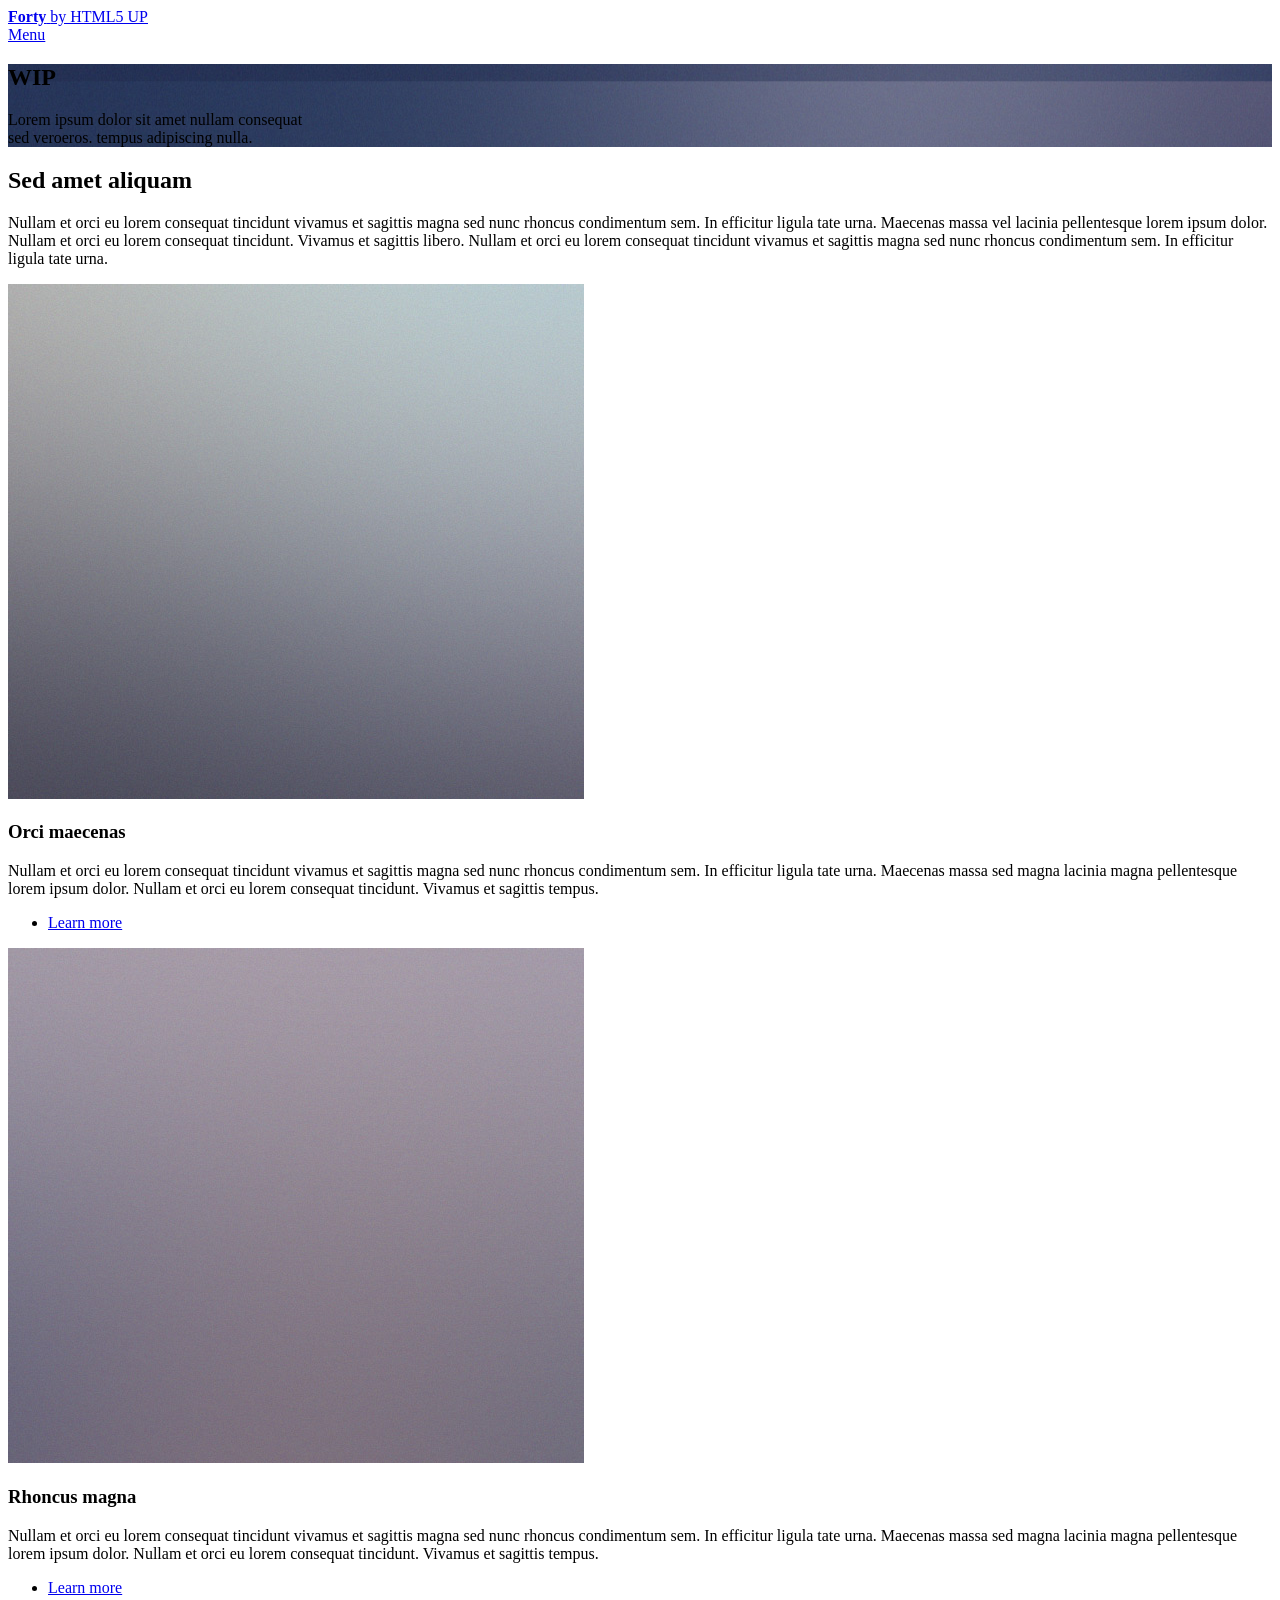
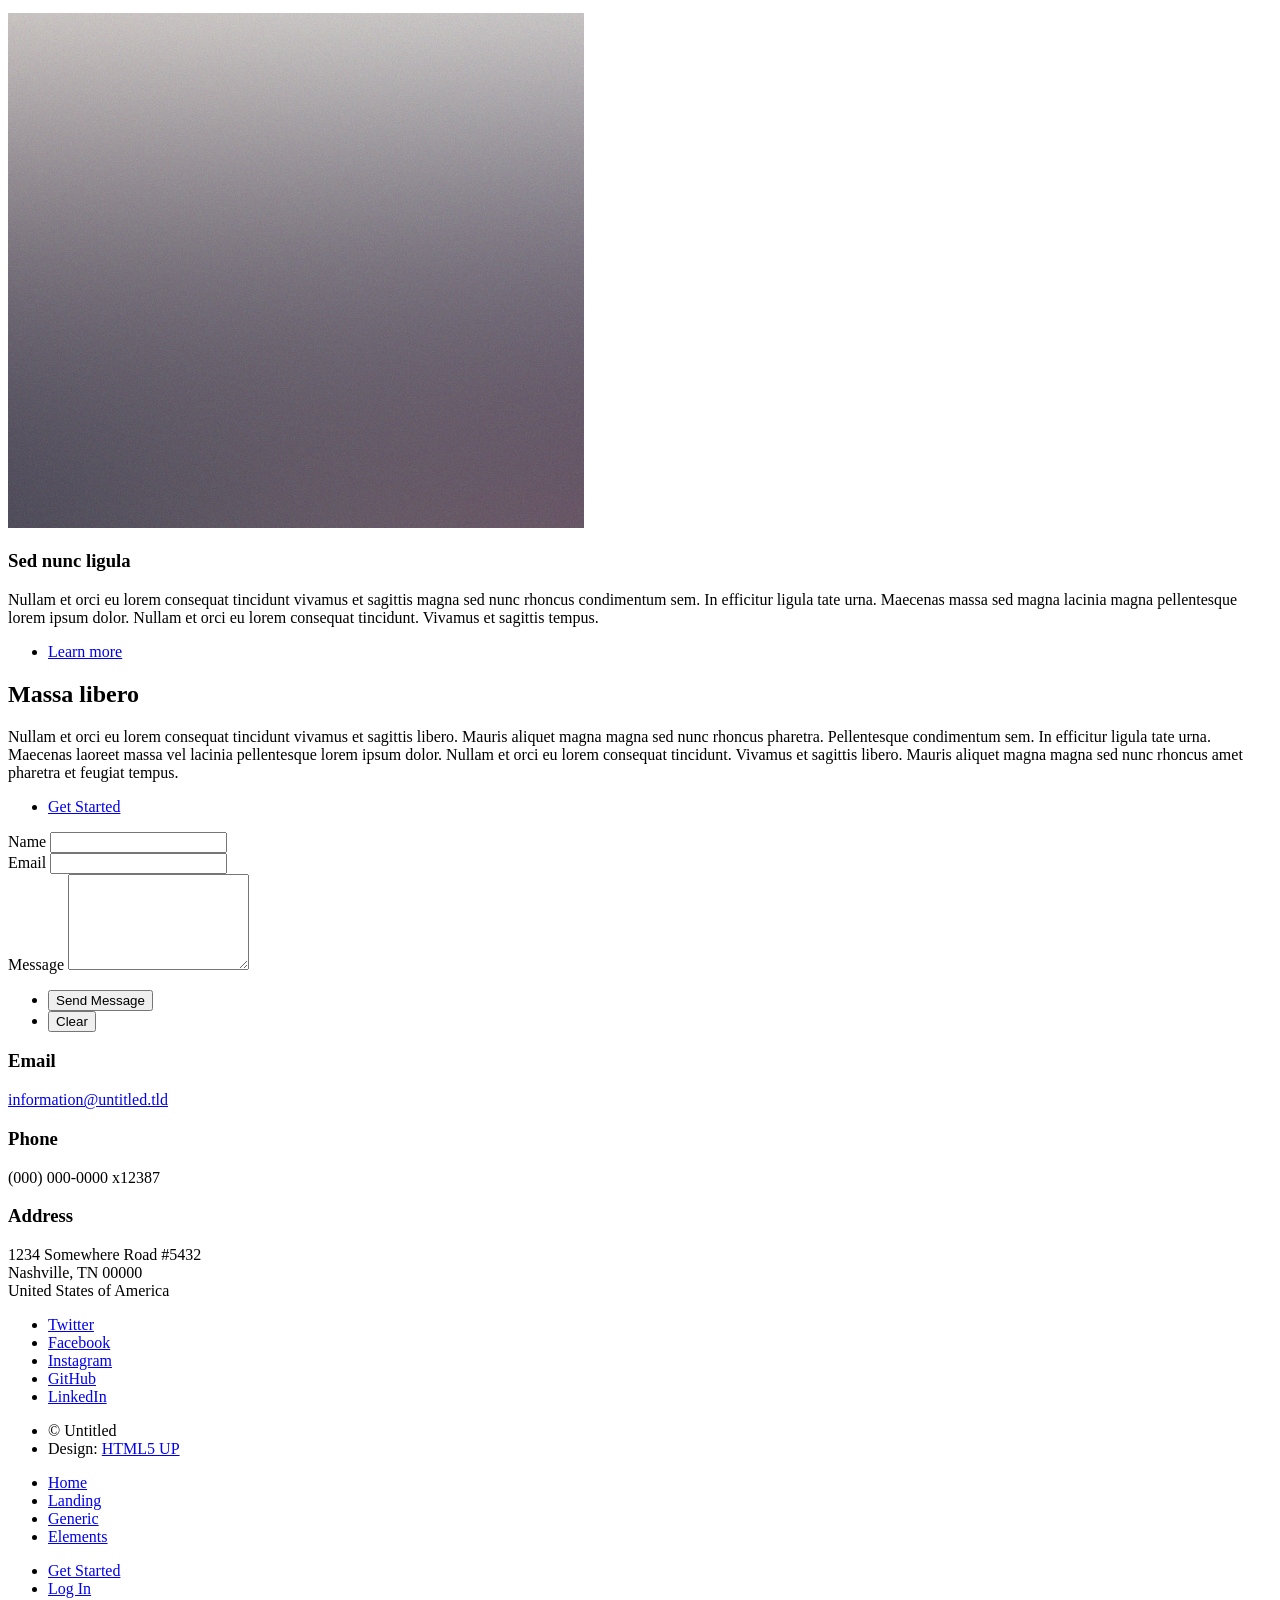
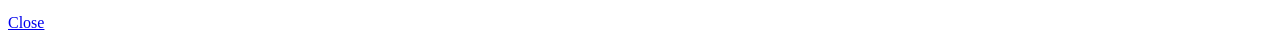
==== commit 3a207a09: "stuff" ====
--- a/landing.html
+++ b/landing.html
@@ -48,7 +48,7 @@
 								<img src="images/pic07.jpg" alt="" />
 							</span>
 							<header class="major">
-								<h1>Landing</h1>
+								<h1>WIP</h1>
 							</header>
 							<div class="content">
 								<p>Lorem ipsum dolor sit amet nullam consequat<br />
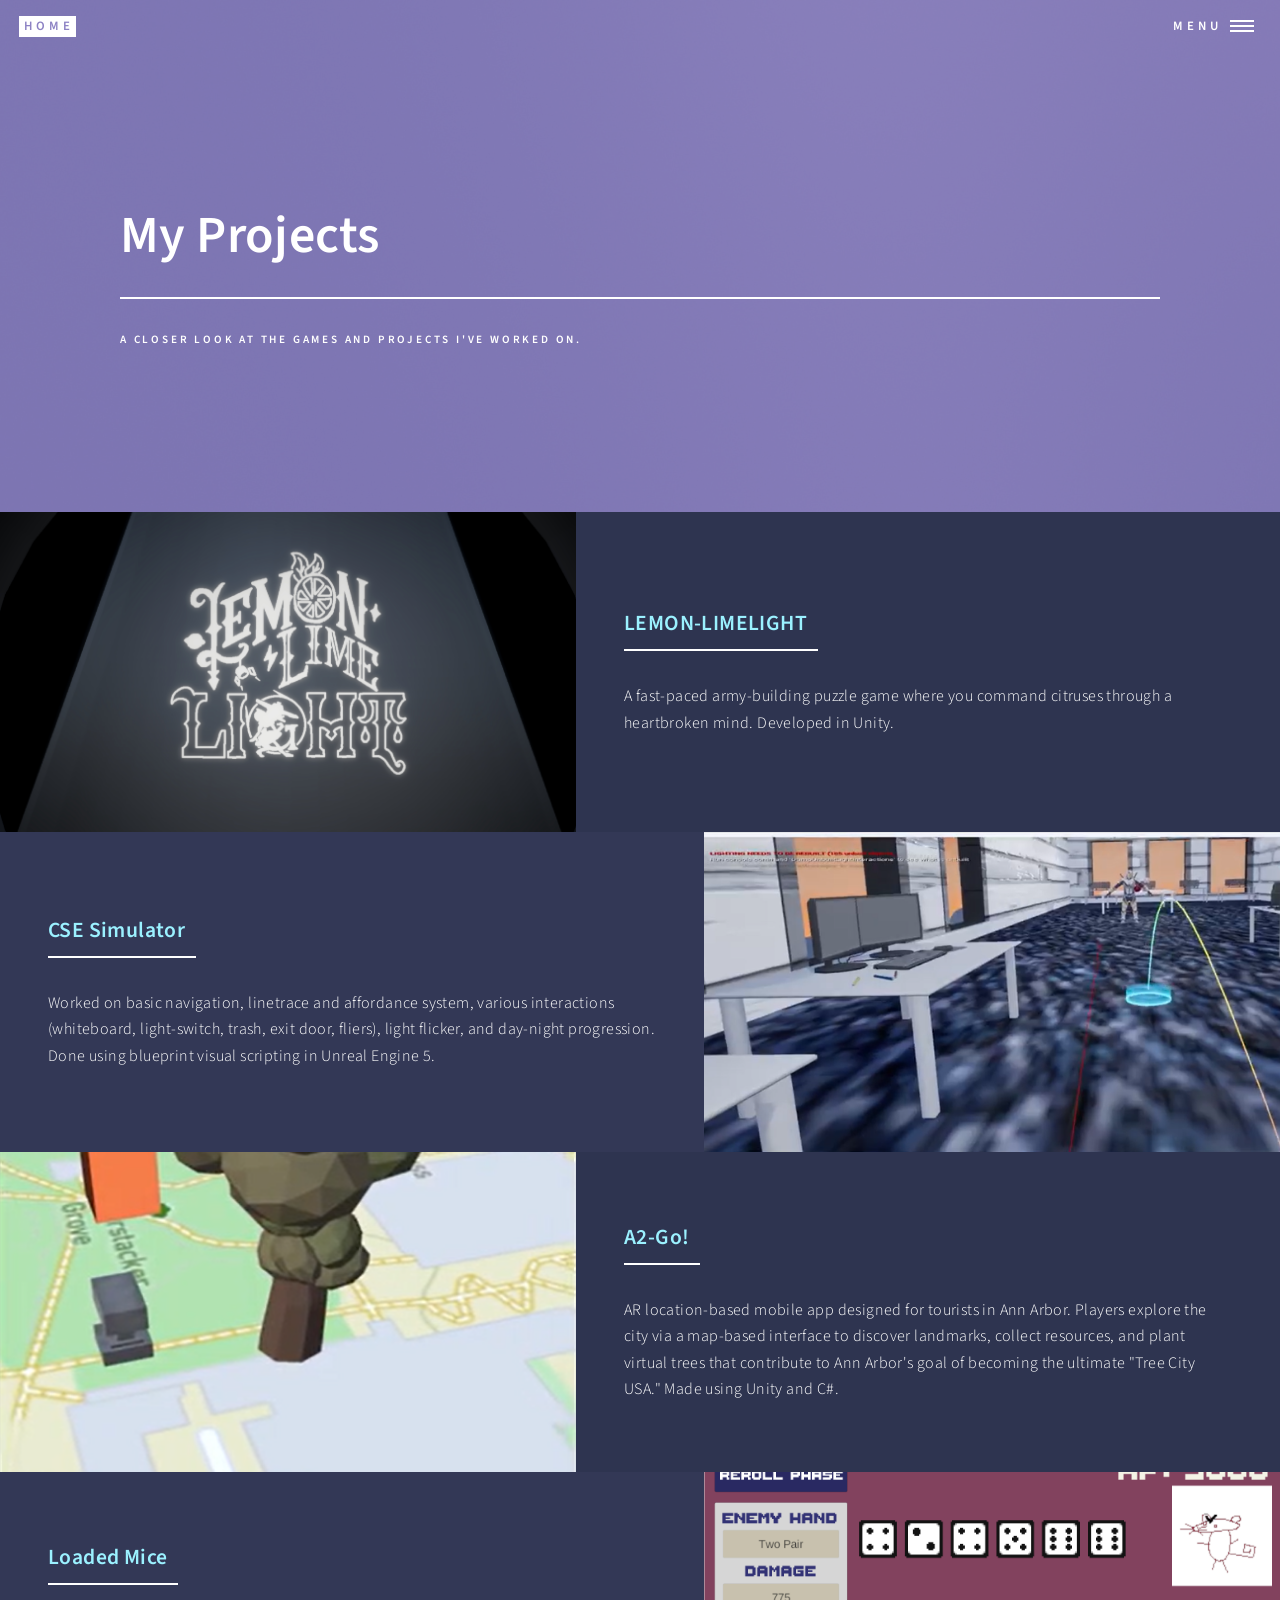
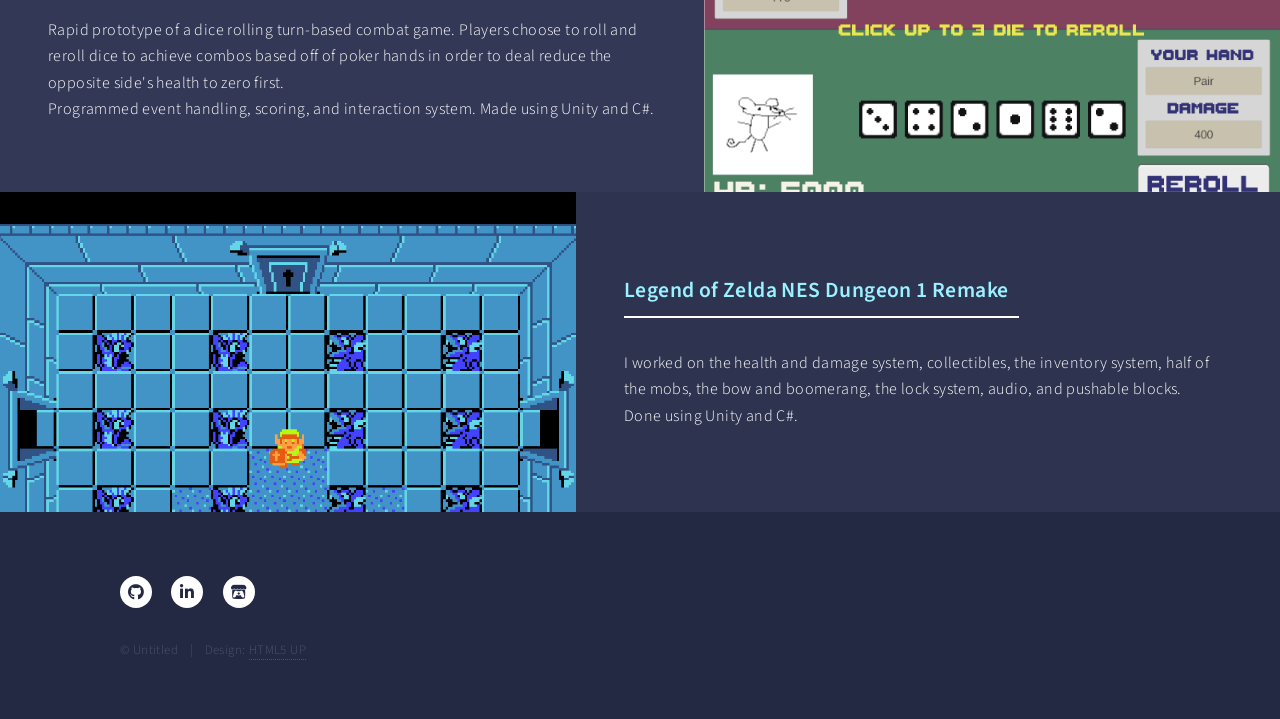
==== commit 0594c770: "fixed landing" ====
--- a/landing.html
+++ b/landing.html
@@ -6,7 +6,7 @@
 -->
 <html>
 	<head>
-		<title>Landing - Forty by HTML5 UP</title>
+		<title>Jonathan Kim Portfolio - Projects</title>
 		<meta charset="utf-8" />
 		<meta name="viewport" content="width=device-width, initial-scale=1, user-scalable=no" />
 		<link rel="stylesheet" href="assets/css/main.css" />
@@ -20,7 +20,7 @@
 				<!-- Header -->
 				<!-- Note: The "styleN" class below should match that of the banner element. -->
 					<header id="header" class="alt style2">
-						<a href="index.html" class="logo"><strong>Forty</strong> <span>by HTML5 UP</span></a>
+						<a href="index.html" class="logo"><strong>Home</strong></a>
 						<nav>
 							<a href="#menu">Menu</a>
 						</nav>
@@ -30,13 +30,6 @@
 					<nav id="menu">
 						<ul class="links">
 							<li><a href="index.html">Home</a></li>
-							<li><a href="landing.html">Landing</a></li>
-							<li><a href="generic.html">Generic</a></li>
-							<li><a href="elements.html">Elements</a></li>
-						</ul>
-						<ul class="actions stacked">
-							<li><a href="#" class="button primary fit">Get Started</a></li>
-							<li><a href="#" class="button fit">Log In</a></li>
 						</ul>
 					</nav>
 
@@ -48,11 +41,10 @@
 								<img src="images/pic07.jpg" alt="" />
 							</span>
 							<header class="major">
-								<h1>WIP</h1>
+								<h1>My Projects</h1>
 							</header>
 							<div class="content">
-								<p>Lorem ipsum dolor sit amet nullam consequat<br />
-								sed veroeros. tempus adipiscing nulla.</p>
+								<p>A closer look at the games and projects I've worked on.</p>
 							</div>
 						</div>
 					</section>
@@ -60,145 +52,87 @@
 				<!-- Main -->
 					<div id="main">
 
-						<!-- One -->
-							<section id="one">
-								<div class="inner">
-									<header class="major">
-										<h2>Sed amet aliquam</h2>
-									</header>
-									<p>Nullam et orci eu lorem consequat tincidunt vivamus et sagittis magna sed nunc rhoncus condimentum sem. In efficitur ligula tate urna. Maecenas massa vel lacinia pellentesque lorem ipsum dolor. Nullam et orci eu lorem consequat tincidunt. Vivamus et sagittis libero. Nullam et orci eu lorem consequat tincidunt vivamus et sagittis magna sed nunc rhoncus condimentum sem. In efficitur ligula tate urna.</p>
-								</div>
-							</section>
-
-						<!-- Two -->
-							<section id="two" class="spotlights">
+						<!-- Projects -->
+							<section id="one" class="spotlights">
 								<section>
-									<a href="generic.html" class="image">
-										<img src="images/pic08.jpg" alt="" data-position="center center" />
-									</a>
+									<span class="image">
+										<img src="images/lemonlimelight.jpg" alt="Lemon Lime Light" data-position="center center" />
+									</span>
 									<div class="content">
 										<div class="inner">
 											<header class="major">
-												<h3>Orci maecenas</h3>
+												<h3><a href="https://maxkenny.itch.io/lemonlimelight">LEMON-LIMELIGHT</a></h3>
 											</header>
-											<p>Nullam et orci eu lorem consequat tincidunt vivamus et sagittis magna sed nunc rhoncus condimentum sem. In efficitur ligula tate urna. Maecenas massa sed magna lacinia magna pellentesque lorem ipsum dolor. Nullam et orci eu lorem consequat tincidunt. Vivamus et sagittis tempus.</p>
-											<ul class="actions">
-												<li><a href="generic.html" class="button">Learn more</a></li>
-											</ul>
+											<p>A fast-paced army-building puzzle game where you command citruses through a heartbroken mind. Developed in Unity.</p>
 										</div>
 									</div>
 								</section>
 								<section>
-									<a href="generic.html" class="image">
-										<img src="images/pic09.jpg" alt="" data-position="top center" />
-									</a>
+									<span class="image">
+										<img src="images/VReecslabpic.png" alt="" data-position="center center" />
+									</span>
 									<div class="content">
 										<div class="inner">
 											<header class="major">
-												<h3>Rhoncus magna</h3>
+												<h3><a href="https://www.youtube.com/watch?v=XAda5JYSG7U">CSE Simulator</a></h3>
 											</header>
-											<p>Nullam et orci eu lorem consequat tincidunt vivamus et sagittis magna sed nunc rhoncus condimentum sem. In efficitur ligula tate urna. Maecenas massa sed magna lacinia magna pellentesque lorem ipsum dolor. Nullam et orci eu lorem consequat tincidunt. Vivamus et sagittis tempus.</p>
-											<ul class="actions">
-												<li><a href="generic.html" class="button">Learn more</a></li>
-											</ul>
+											<p>Worked on basic navigation, linetrace and affordance system, various interactions (whiteboard, light-switch, trash, exit door, fliers), light flicker, and day-night progression.<br />
+											Done using blueprint visual scripting in Unreal Engine 5.</p>
 										</div>
 									</div>
 								</section>
 								<section>
-									<a href="generic.html" class="image">
-										<img src="images/pic10.jpg" alt="" data-position="25% 25%" />
-									</a>
+									<span class="image">
+										<img src="images/a2gopic.png" alt="" data-position="center center" />
+									</span>
 									<div class="content">
 										<div class="inner">
 											<header class="major">
-												<h3>Sed nunc ligula</h3>
+												<h3><a href="https://www.youtube.com/watch?v=92DjPI11784">A2-Go!</a></h3>
 											</header>
-											<p>Nullam et orci eu lorem consequat tincidunt vivamus et sagittis magna sed nunc rhoncus condimentum sem. In efficitur ligula tate urna. Maecenas massa sed magna lacinia magna pellentesque lorem ipsum dolor. Nullam et orci eu lorem consequat tincidunt. Vivamus et sagittis tempus.</p>
-											<ul class="actions">
-												<li><a href="generic.html" class="button">Learn more</a></li>
-											</ul>
+											<p>AR location-based mobile app designed for tourists in Ann Arbor. Players explore the city via a map-based interface to discover landmarks, collect resources, and plant virtual trees that contribute to Ann Arbor's goal of becoming the ultimate "Tree City USA." Made using Unity and C#.</p>
+										</div>
+									</div>
+								</section>
+								<section>
+									<span class="image">
+										<img src="images/loadedmicepic.png" alt="" data-position="center center" />
+									</span>
+									<div class="content">
+										<div class="inner">
+											<header class="major">
+												<h3><a href="https://k1mchee.itch.io/loaded-mice">Loaded Mice</a></h3>
+											</header>
+											<p>Rapid prototype of a dice rolling turn-based combat game. Players choose to roll and reroll dice to achieve combos based off of poker hands in order to deal reduce the opposite side's health to zero first.<br />
+											Programmed event handling, scoring, and interaction system. Made using Unity and C#.</p>
+										</div>
+									</div>
+								</section>
+								<section>
+									<span class="image">
+										<img src="images/zeldapic.png" alt="" data-position="center center" />
+									</span>
+									<div class="content">
+										<div class="inner">
+											<header class="major">
+												<h3><a href="zeldageneric.html">Legend of Zelda NES Dungeon 1 Remake</a></h3>
+											</header>
+											<p>I worked on the health and damage system, collectibles, the inventory system, half of the mobs, the bow and boomerang, the lock system, audio, and pushable blocks.<br />
+											Done using Unity and C#.</p>
 										</div>
 									</div>
 								</section>
 							</section>
 
-						<!-- Three -->
-							<section id="three">
-								<div class="inner">
-									<header class="major">
-										<h2>Massa libero</h2>
-									</header>
-									<p>Nullam et orci eu lorem consequat tincidunt vivamus et sagittis libero. Mauris aliquet magna magna sed nunc rhoncus pharetra. Pellentesque condimentum sem. In efficitur ligula tate urna. Maecenas laoreet massa vel lacinia pellentesque lorem ipsum dolor. Nullam et orci eu lorem consequat tincidunt. Vivamus et sagittis libero. Mauris aliquet magna magna sed nunc rhoncus amet pharetra et feugiat tempus.</p>
-									<ul class="actions">
-										<li><a href="generic.html" class="button next">Get Started</a></li>
-									</ul>
-								</div>
-							</section>
-
 					</div>
-
-				<!-- Contact -->
-					<section id="contact">
-						<div class="inner">
-							<section>
-								<form method="post" action="#">
-									<div class="fields">
-										<div class="field half">
-											<label for="name">Name</label>
-											<input type="text" name="name" id="name" />
-										</div>
-										<div class="field half">
-											<label for="email">Email</label>
-											<input type="text" name="email" id="email" />
-										</div>
-										<div class="field">
-											<label for="message">Message</label>
-											<textarea name="message" id="message" rows="6"></textarea>
-										</div>
-									</div>
-									<ul class="actions">
-										<li><input type="submit" value="Send Message" class="primary" /></li>
-										<li><input type="reset" value="Clear" /></li>
-									</ul>
-								</form>
-							</section>
-							<section class="split">
-								<section>
-									<div class="contact-method">
-										<span class="icon solid alt fa-envelope"></span>
-										<h3>Email</h3>
-										<a href="#">information@untitled.tld</a>
-									</div>
-								</section>
-								<section>
-									<div class="contact-method">
-										<span class="icon solid alt fa-phone"></span>
-										<h3>Phone</h3>
-										<span>(000) 000-0000 x12387</span>
-									</div>
-								</section>
-								<section>
-									<div class="contact-method">
-										<span class="icon solid alt fa-home"></span>
-										<h3>Address</h3>
-										<span>1234 Somewhere Road #5432<br />
-										Nashville, TN 00000<br />
-										United States of America</span>
-									</div>
-								</section>
-							</section>
-						</div>
-					</section>
 
 				<!-- Footer -->
 					<footer id="footer">
 						<div class="inner">
 							<ul class="icons">
-								<li><a href="#" class="icon brands alt fa-twitter"><span class="label">Twitter</span></a></li>
-								<li><a href="#" class="icon brands alt fa-facebook-f"><span class="label">Facebook</span></a></li>
-								<li><a href="#" class="icon brands alt fa-instagram"><span class="label">Instagram</span></a></li>
-								<li><a href="#" class="icon brands alt fa-github"><span class="label">GitHub</span></a></li>
-								<li><a href="#" class="icon brands alt fa-linkedin-in"><span class="label">LinkedIn</span></a></li>
+								<li><a href="https://github.com/jonathank1m" class="icon brands alt fa-github"><span class="label">GitHub</span></a></li>
+								<li><a href="www.linkedin.com/in/jonathan-k1m" class="icon brands alt fa-linkedin-in"><span class="label">LinkedIn</span></a></li>
+								<li><a href="https://k1mchee.itch.io/" class="icon brands alt fa-itch-io"><span class="label">itch.io</span></a></li>
 							</ul>
 							<ul class="copyright">
 								<li>&copy; Untitled</li><li>Design: <a href="https://html5up.net">HTML5 UP</a></li>
@@ -218,4 +152,4 @@
 			<script src="assets/js/main.js"></script>
 
 	</body>
-</html>+</html>
--- a/assets/css/main.css
+++ b/assets/css/main.css
@@ -2948,12 +2948,15 @@
 				display: block;
 				position: relative;
 				width: 30%;
+				height: 20em;
 			}
 
 				.spotlights > section > .image img {
 					border-radius: 0;
 					display: block;
 					width: 100%;
+					height: 100%;
+					object-fit: cover;
 				}
 
 				.spotlights > section > .image:before {
@@ -2995,6 +2998,16 @@
 					width: 65em;
 				}
 
+				.spotlights > section > .content h3 a {
+					border-bottom-style: solid;
+					color: #9bf1ff;
+					font-weight: 600;
+				}
+
+					.spotlights > section > .content h3 a:hover {
+						color: #53e3fb !important;
+					}
+
 			.spotlights > section:nth-child(2n) {
 				-moz-flex-direction: row-reverse;
 				-webkit-flex-direction: row-reverse;
@@ -3055,6 +3068,10 @@
 
 			.spotlights > section > .content {
 				padding: 3em 1.5em 1em 1.5em ;
+			}
+
+			.spotlights > section > .image {
+				height: 14em;
 			}
 
 		}
@@ -3399,6 +3416,33 @@
 		position: relative;
 		top: -3.25em;
 	}
+
+		#banner .banner-slideshow {
+			position: absolute;
+			top: 0;
+			left: 0;
+			width: 100%;
+			height: 100%;
+			overflow: hidden;
+			z-index: 0;
+		}
+
+			#banner .banner-slideshow .slide {
+				position: absolute;
+				top: 0;
+				left: 0;
+				width: 100%;
+				height: 100%;
+				background-position: center;
+				background-repeat: no-repeat;
+				background-size: contain;
+				opacity: 0;
+				transition: opacity 1.5s ease-in-out;
+			}
+
+			#banner .banner-slideshow .slide.active {
+				opacity: 1;
+			}
 
 		#banner:after {
 			-moz-transition: opacity 2.5s ease;
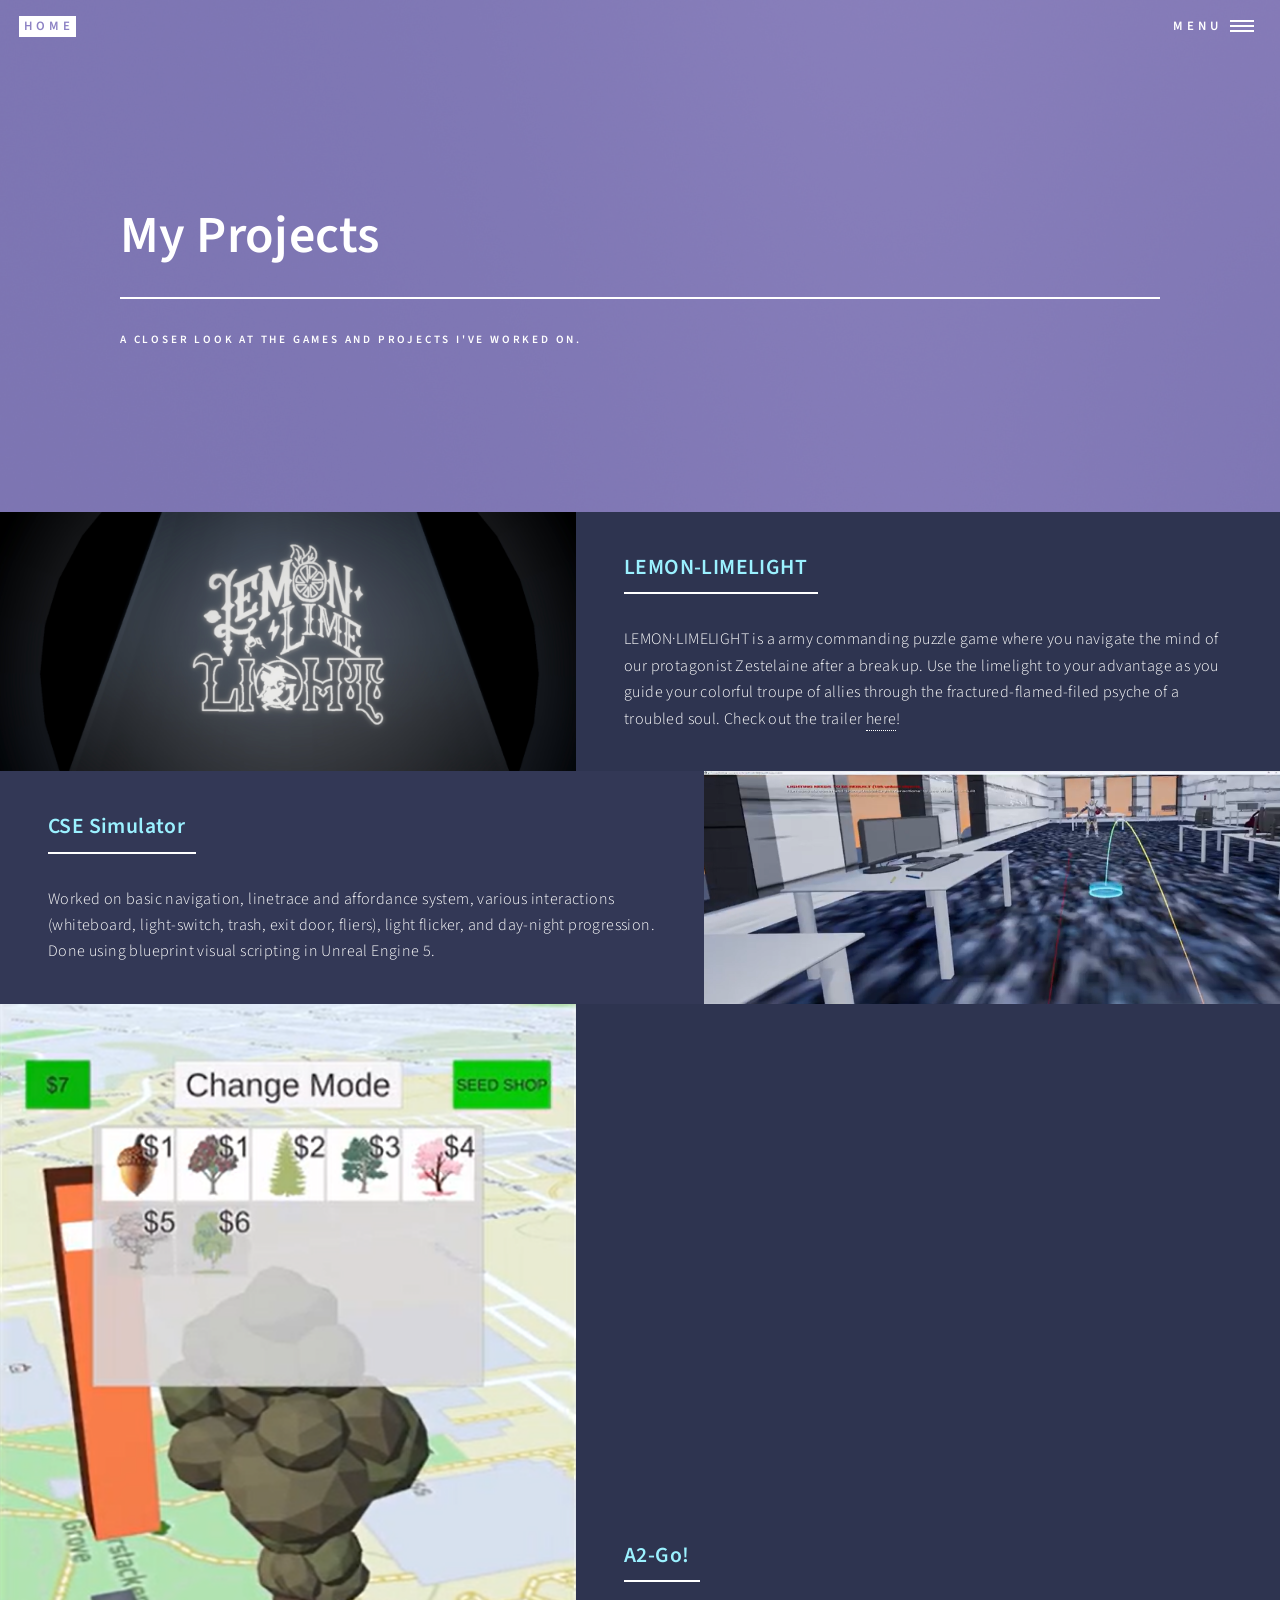
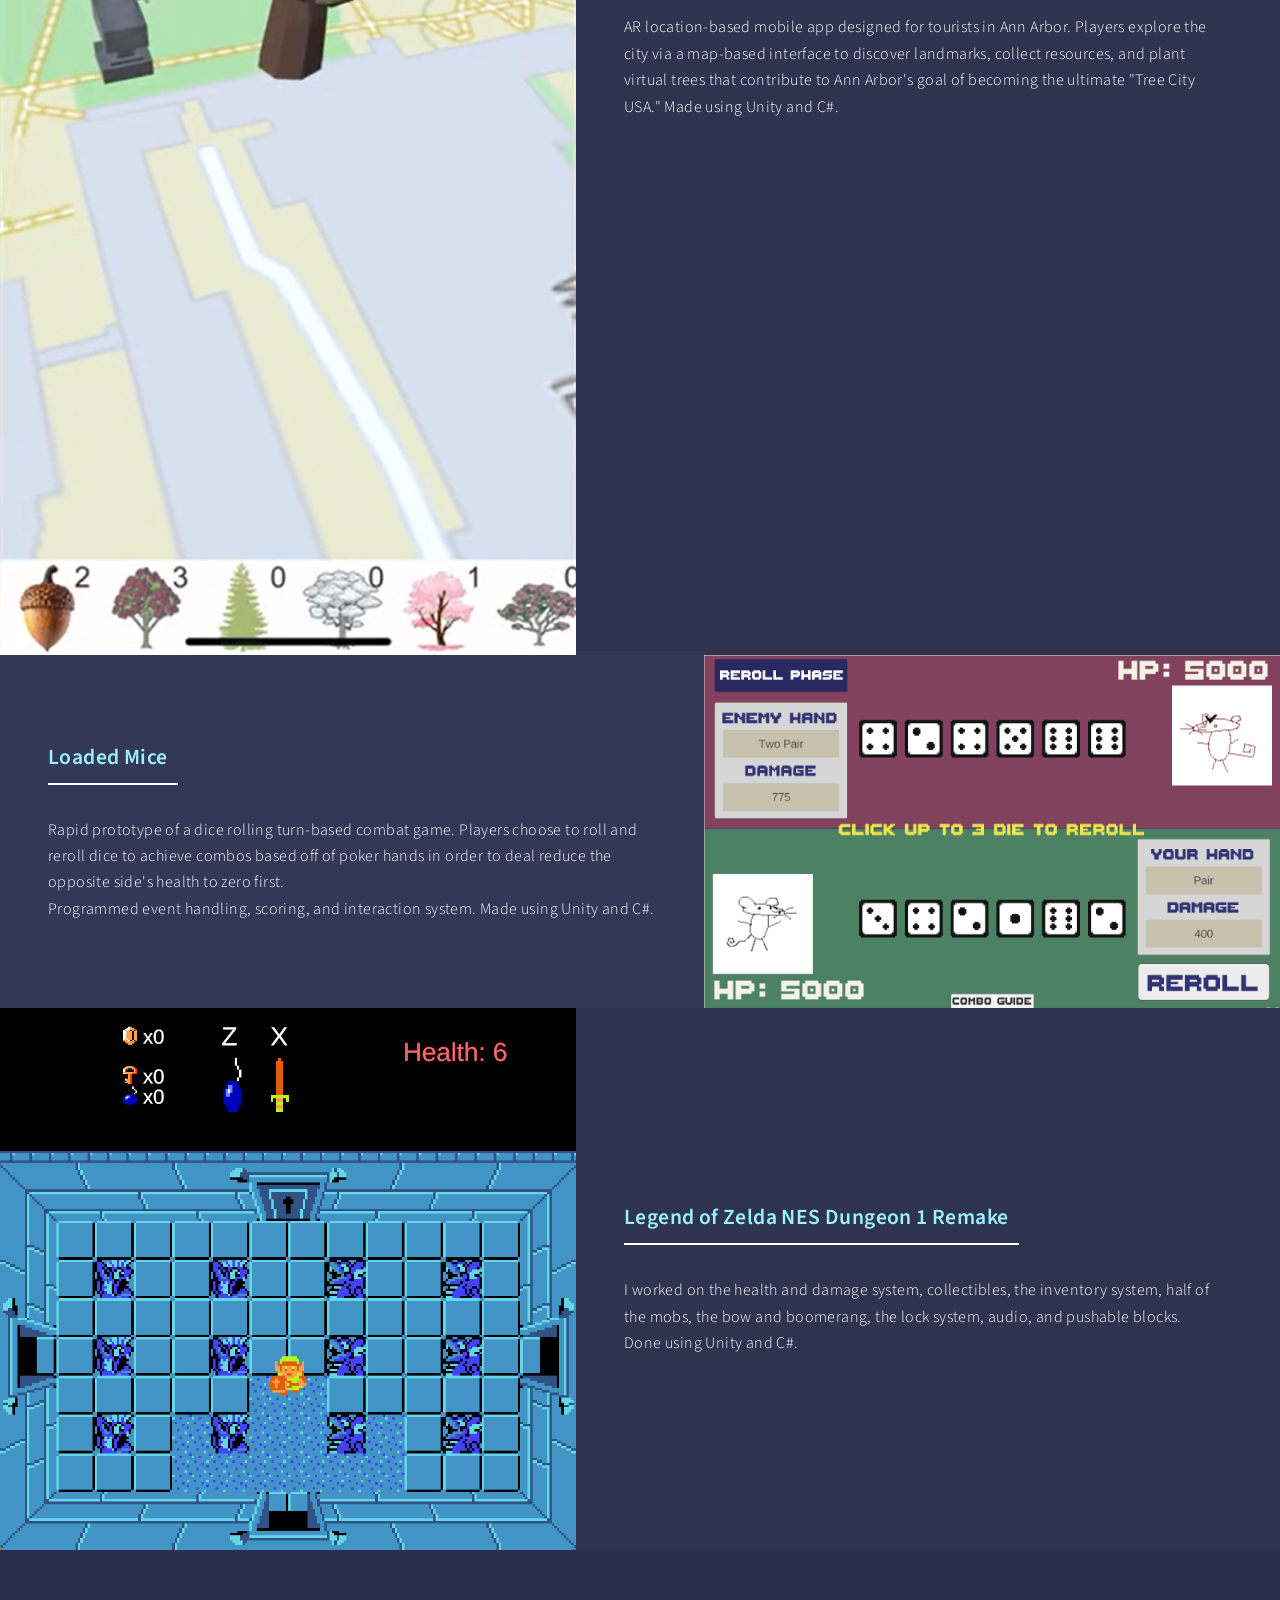
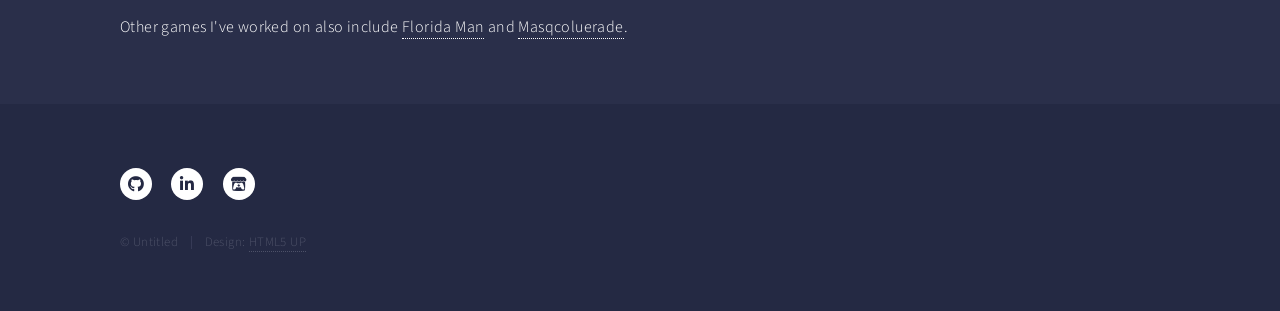
==== commit b93ca169: "fixed bios and stuff" ====
--- a/landing.html
+++ b/landing.html
@@ -31,6 +31,9 @@
 						<ul class="links">
 							<li><a href="index.html">Home</a></li>
 						</ul>
+						<ul class="actions stacked">
+							<li><a href="images/JonathanKim_CensoredResume.pdf" class="button fit" target="_blank" rel="noopener">Resume</a></li>
+						</ul>
 					</nav>
 
 				<!-- Banner -->
@@ -55,22 +58,22 @@
 						<!-- Projects -->
 							<section id="one" class="spotlights">
 								<section>
-									<span class="image">
+									<a href="https://maxkenny.itch.io/lemonlimelight" class="image">
 										<img src="images/lemonlimelight.jpg" alt="Lemon Lime Light" data-position="center center" />
-									</span>
+									</a>
 									<div class="content">
 										<div class="inner">
 											<header class="major">
 												<h3><a href="https://maxkenny.itch.io/lemonlimelight">LEMON-LIMELIGHT</a></h3>
 											</header>
-											<p>A fast-paced army-building puzzle game where you command citruses through a heartbroken mind. Developed in Unity.</p>
+											<p>LEMON·LIMELIGHT is a army commanding puzzle game where you navigate the mind of our protagonist Zestelaine after a break up. Use the limelight to your advantage as you guide your colorful troupe of allies through the fractured-flamed-filed psyche of a troubled soul. Check out the trailer <a href="https://www.youtube.com/watch?v=PsdaRORrI8Y">here</a>!</p>
 										</div>
 									</div>
 								</section>
 								<section>
-									<span class="image">
+									<a href="https://www.youtube.com/watch?v=XAda5JYSG7U" class="image">
 										<img src="images/VReecslabpic.png" alt="" data-position="center center" />
-									</span>
+									</a>
 									<div class="content">
 										<div class="inner">
 											<header class="major">
@@ -82,9 +85,9 @@
 									</div>
 								</section>
 								<section>
-									<span class="image">
+									<a href="https://www.youtube.com/watch?v=92DjPI11784" class="image">
 										<img src="images/a2gopic.png" alt="" data-position="center center" />
-									</span>
+									</a>
 									<div class="content">
 										<div class="inner">
 											<header class="major">
@@ -95,9 +98,9 @@
 									</div>
 								</section>
 								<section>
-									<span class="image">
+									<a href="https://k1mchee.itch.io/loaded-mice" class="image">
 										<img src="images/loadedmicepic.png" alt="" data-position="center center" />
-									</span>
+									</a>
 									<div class="content">
 										<div class="inner">
 											<header class="major">
@@ -109,9 +112,9 @@
 									</div>
 								</section>
 								<section>
-									<span class="image">
+									<a href="zeldageneric.html" class="image">
 										<img src="images/zeldapic.png" alt="" data-position="center center" />
-									</span>
+									</a>
 									<div class="content">
 										<div class="inner">
 											<header class="major">
@@ -122,6 +125,13 @@
 										</div>
 									</div>
 								</section>
+							</section>
+
+						<!-- Other Projects -->
+							<section id="two">
+								<div class="inner">
+									<p>Other games I've worked on also include <a href="https://shalimman.itch.io/florida-man">Florida Man</a> and <a href="https://globalgamejam.org/games/2026/masqcoluerade-1">Masqcoluerade</a>.</p>
+								</div>
 							</section>
 
 					</div>
--- a/assets/css/main.css
+++ b/assets/css/main.css
@@ -2948,15 +2948,12 @@
 				display: block;
 				position: relative;
 				width: 30%;
-				height: 20em;
 			}
 
 				.spotlights > section > .image img {
 					border-radius: 0;
 					display: block;
 					width: 100%;
-					height: 100%;
-					object-fit: cover;
 				}
 
 				.spotlights > section > .image:before {
@@ -3068,10 +3065,6 @@
 
 			.spotlights > section > .content {
 				padding: 3em 1.5em 1em 1.5em ;
-			}
-
-			.spotlights > section > .image {
-				height: 14em;
 			}
 
 		}
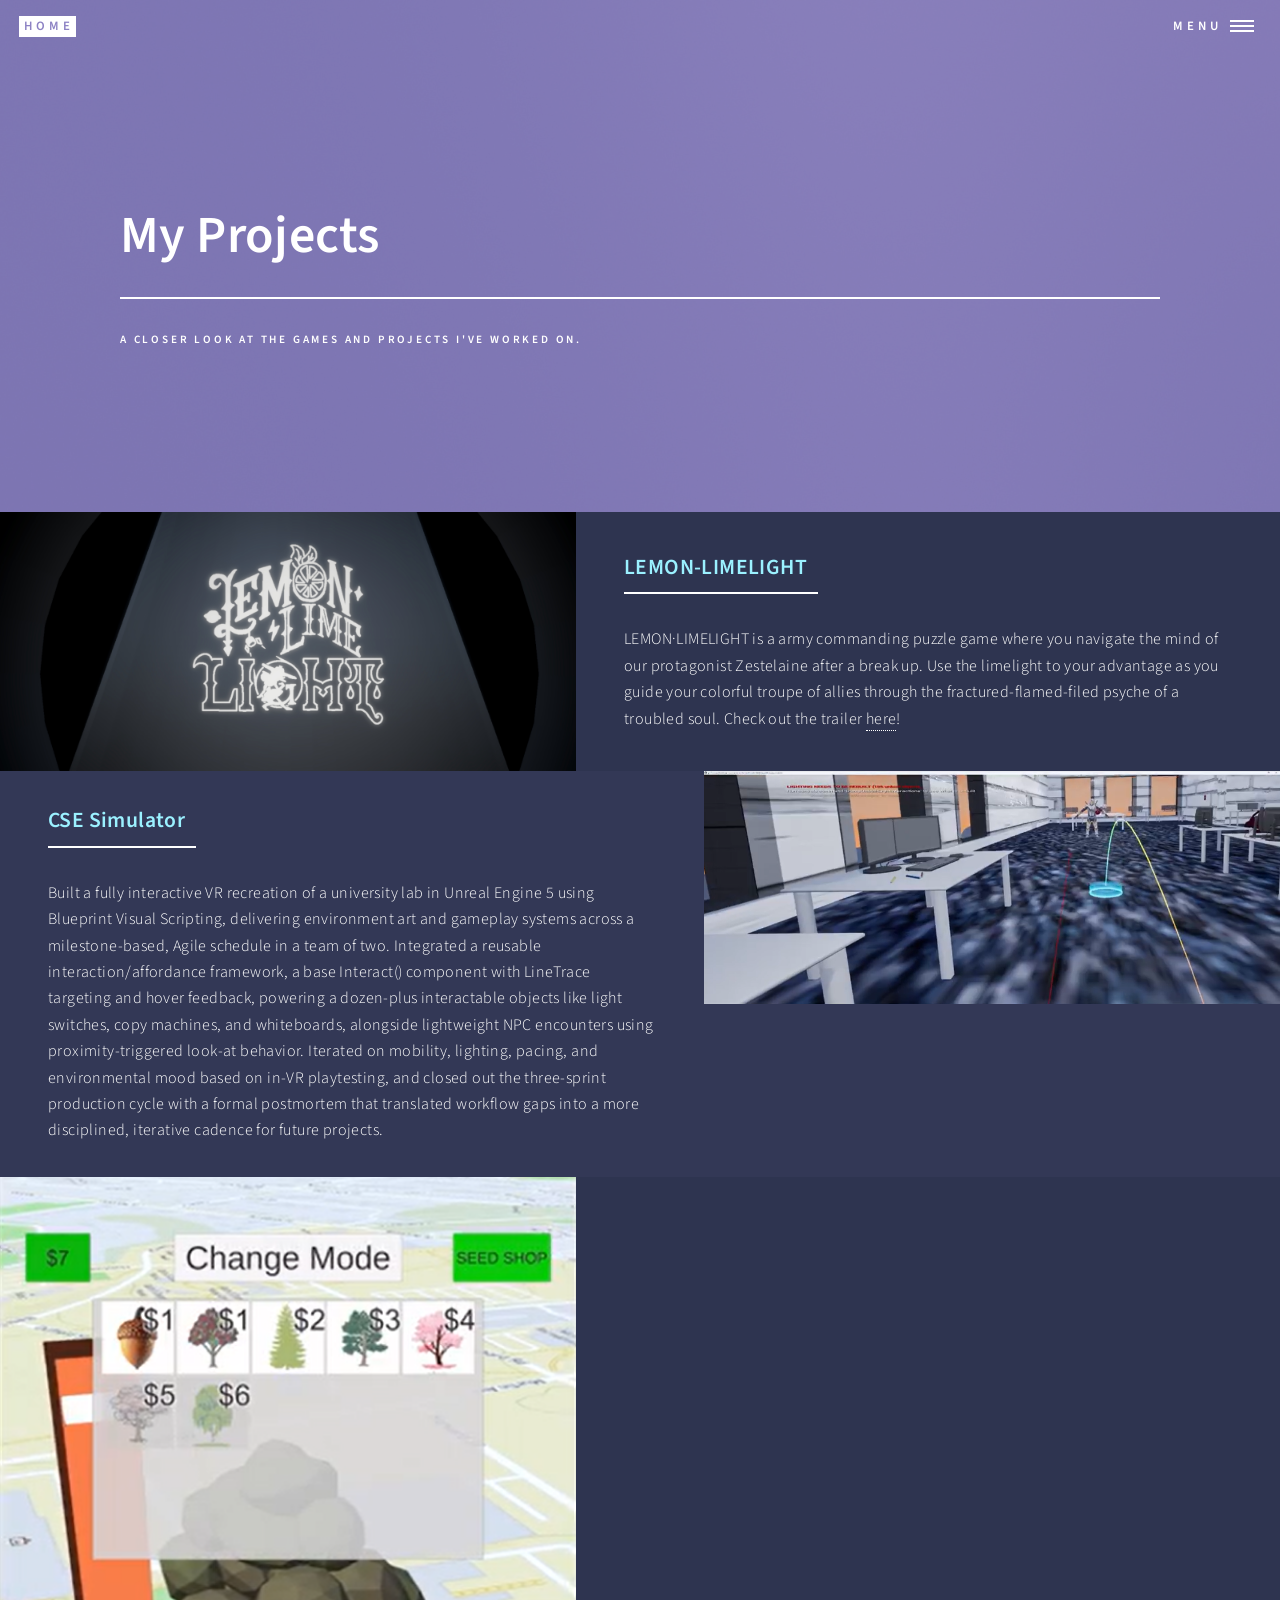
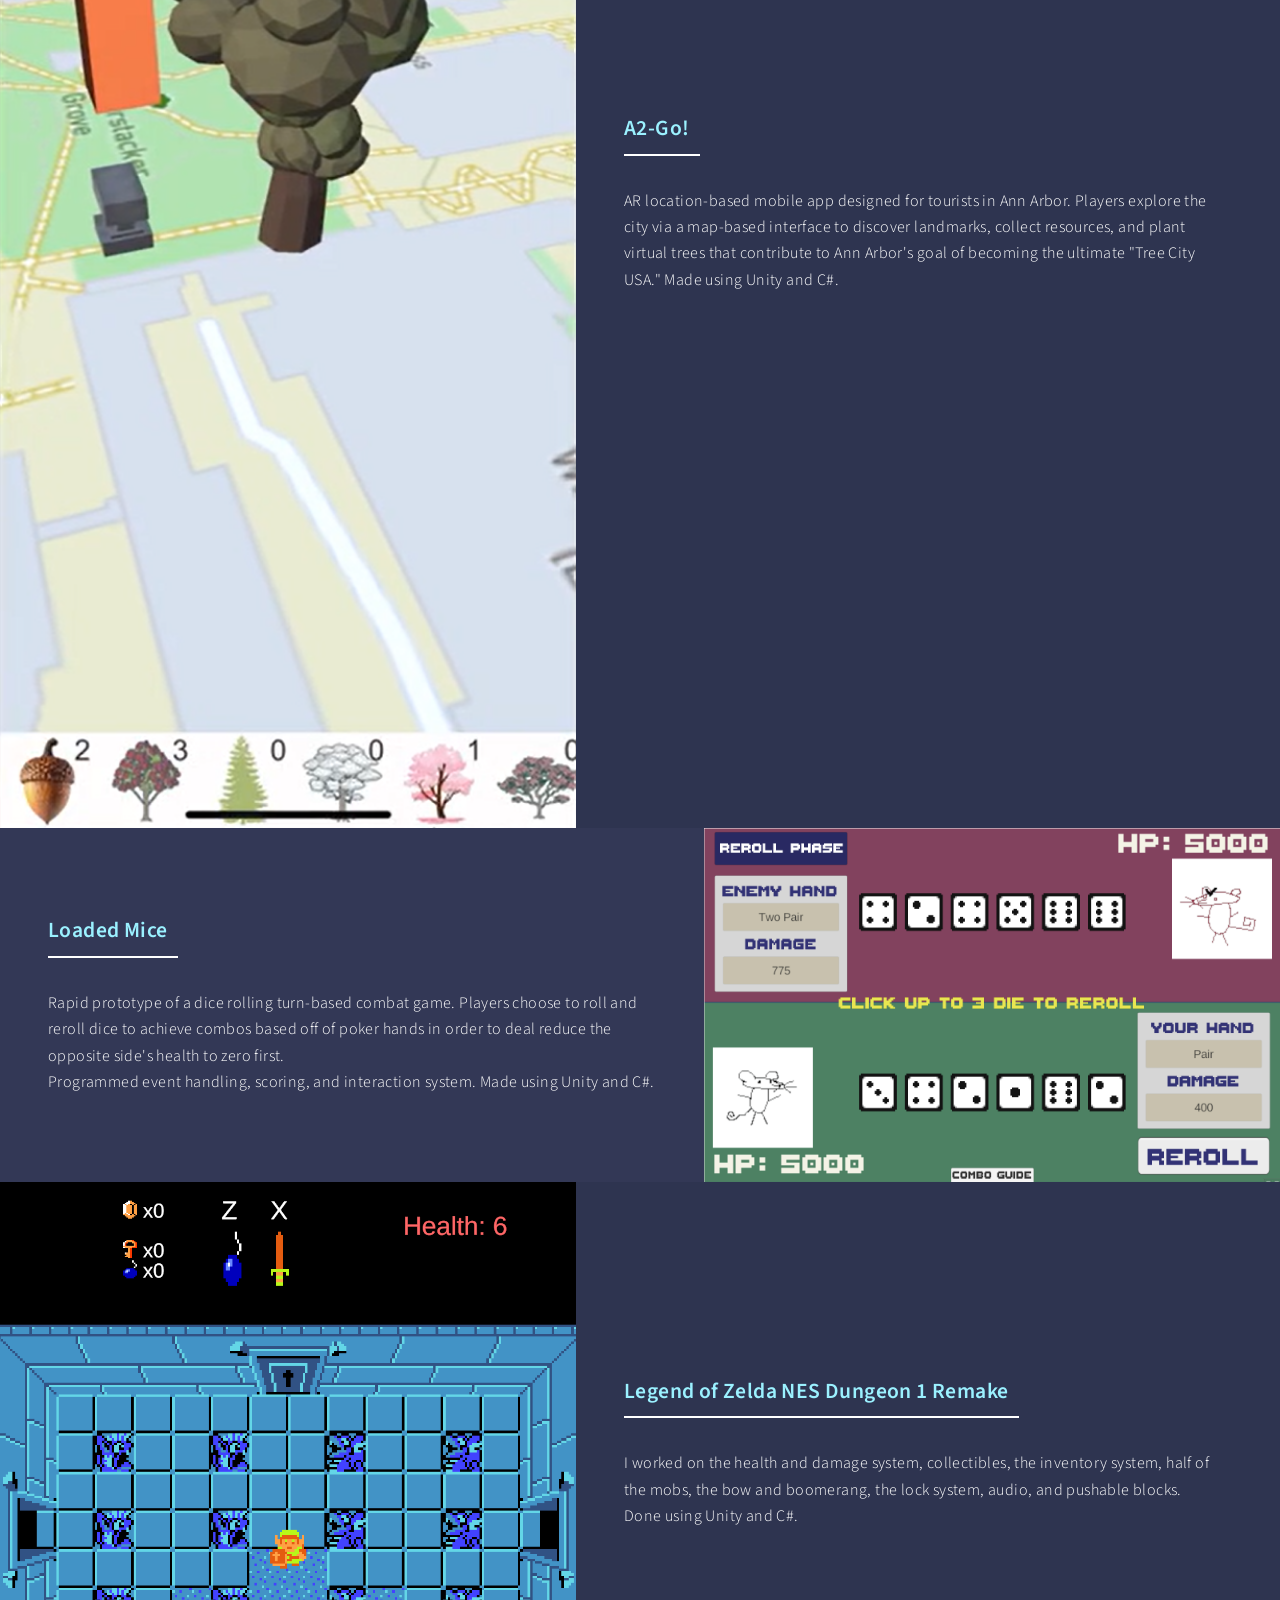
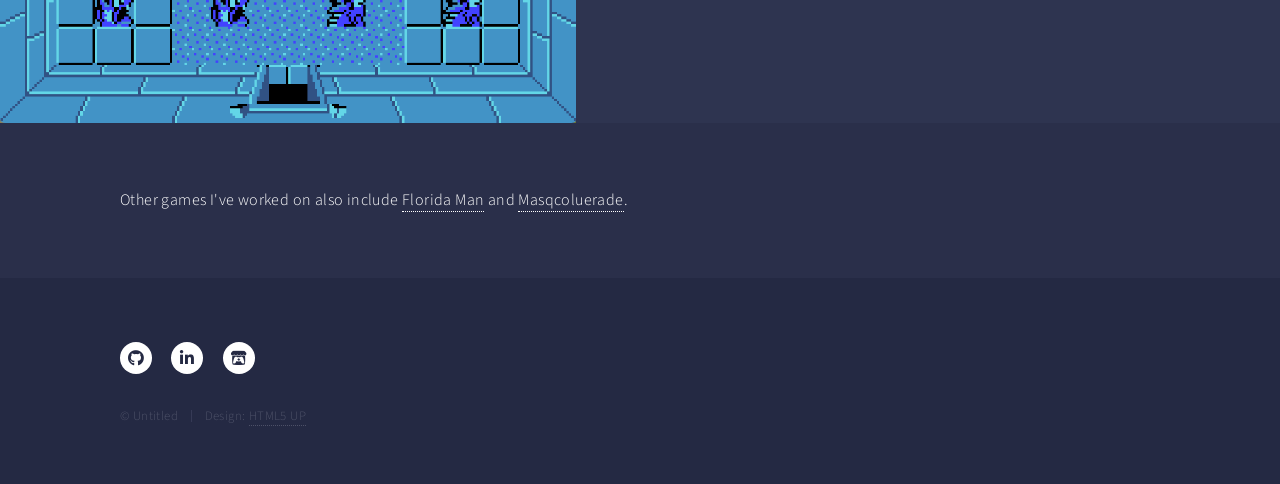
==== commit 80c9844a: "fixed cse bio" ====
--- a/landing.html
+++ b/landing.html
@@ -79,8 +79,7 @@
 											<header class="major">
 												<h3><a href="https://www.youtube.com/watch?v=XAda5JYSG7U">CSE Simulator</a></h3>
 											</header>
-											<p>Worked on basic navigation, linetrace and affordance system, various interactions (whiteboard, light-switch, trash, exit door, fliers), light flicker, and day-night progression.<br />
-											Done using blueprint visual scripting in Unreal Engine 5.</p>
+											<p>Built a fully interactive VR recreation of a university lab in Unreal Engine 5 using Blueprint Visual Scripting, delivering environment art and gameplay systems across a milestone-based, Agile schedule in a team of two. Integrated a reusable interaction/affordance framework, a base Interact() component with LineTrace targeting and hover feedback, powering a dozen-plus interactable objects like light switches, copy machines, and whiteboards, alongside lightweight NPC encounters using proximity-triggered look-at behavior. Iterated on mobility, lighting, pacing, and environmental mood based on in-VR playtesting, and closed out the three-sprint production cycle with a formal postmortem that translated workflow gaps into a more disciplined, iterative cadence for future projects.</p>
 										</div>
 									</div>
 								</section>
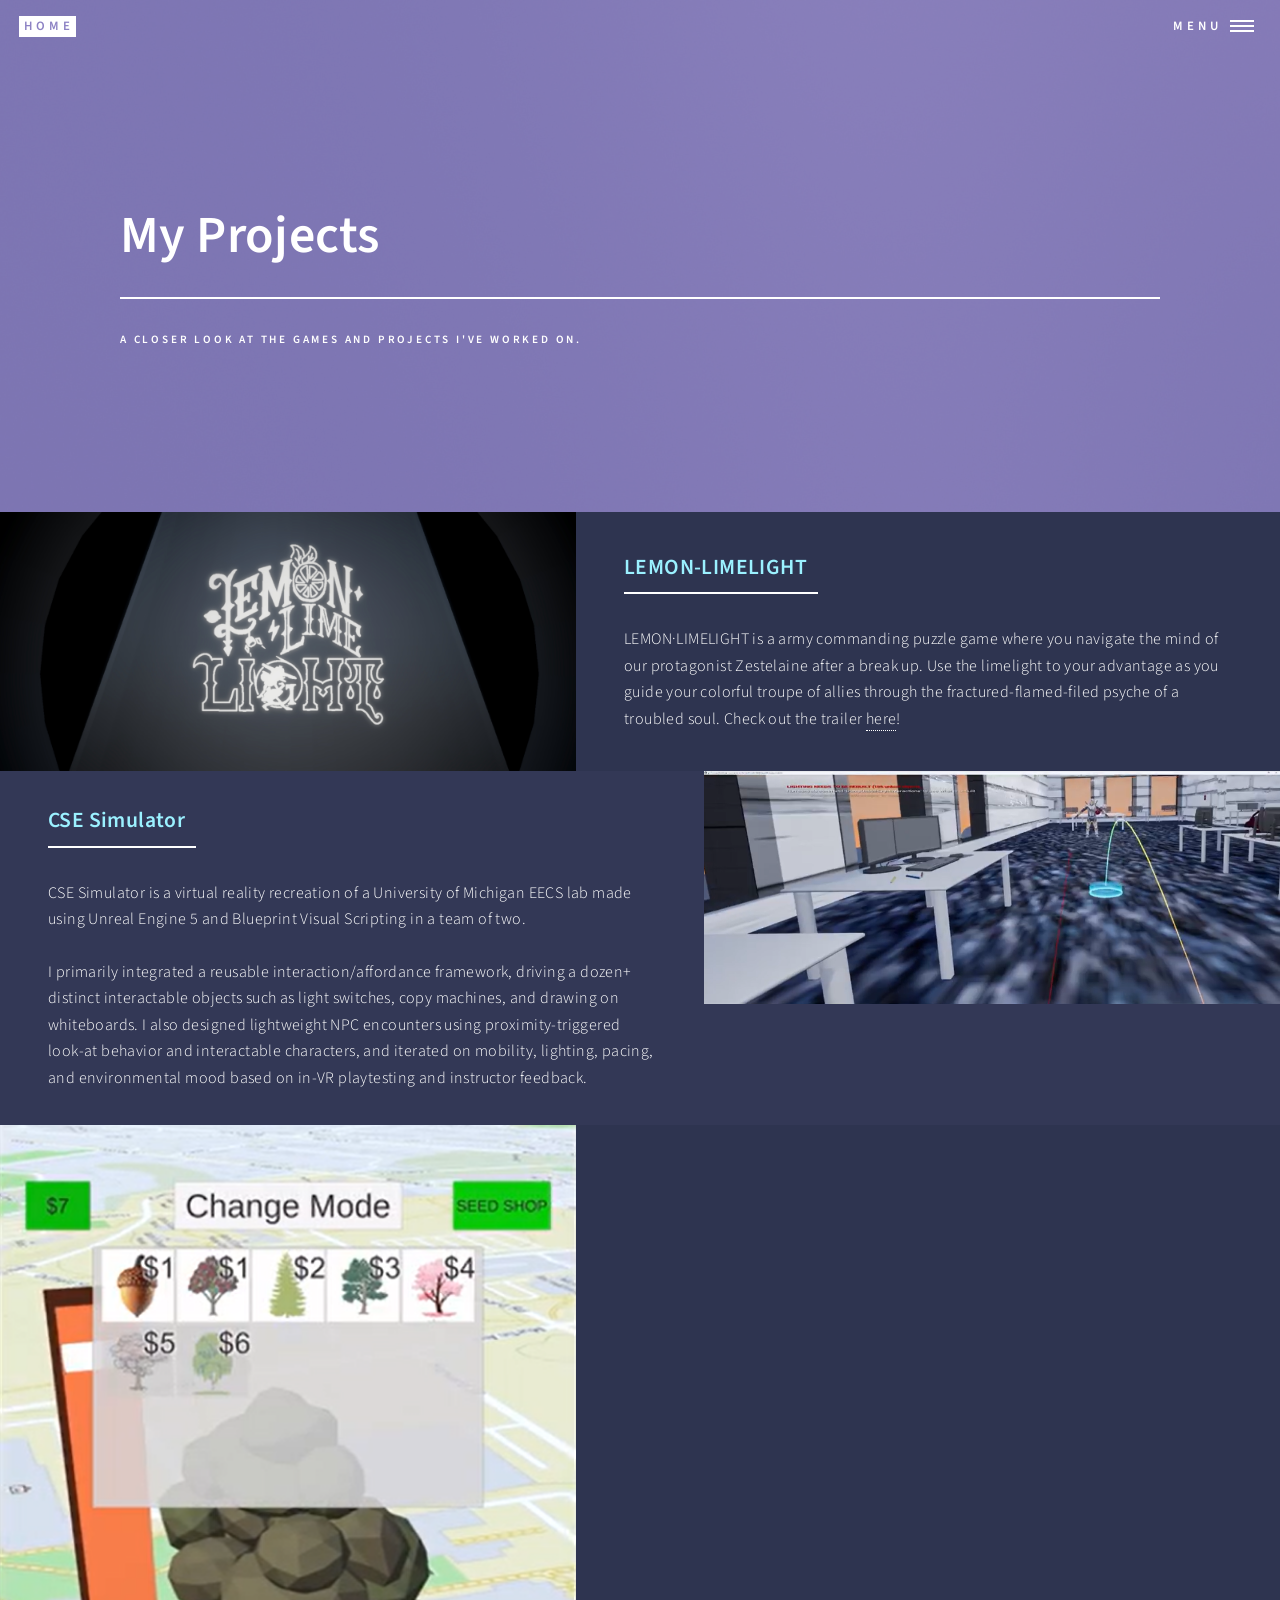
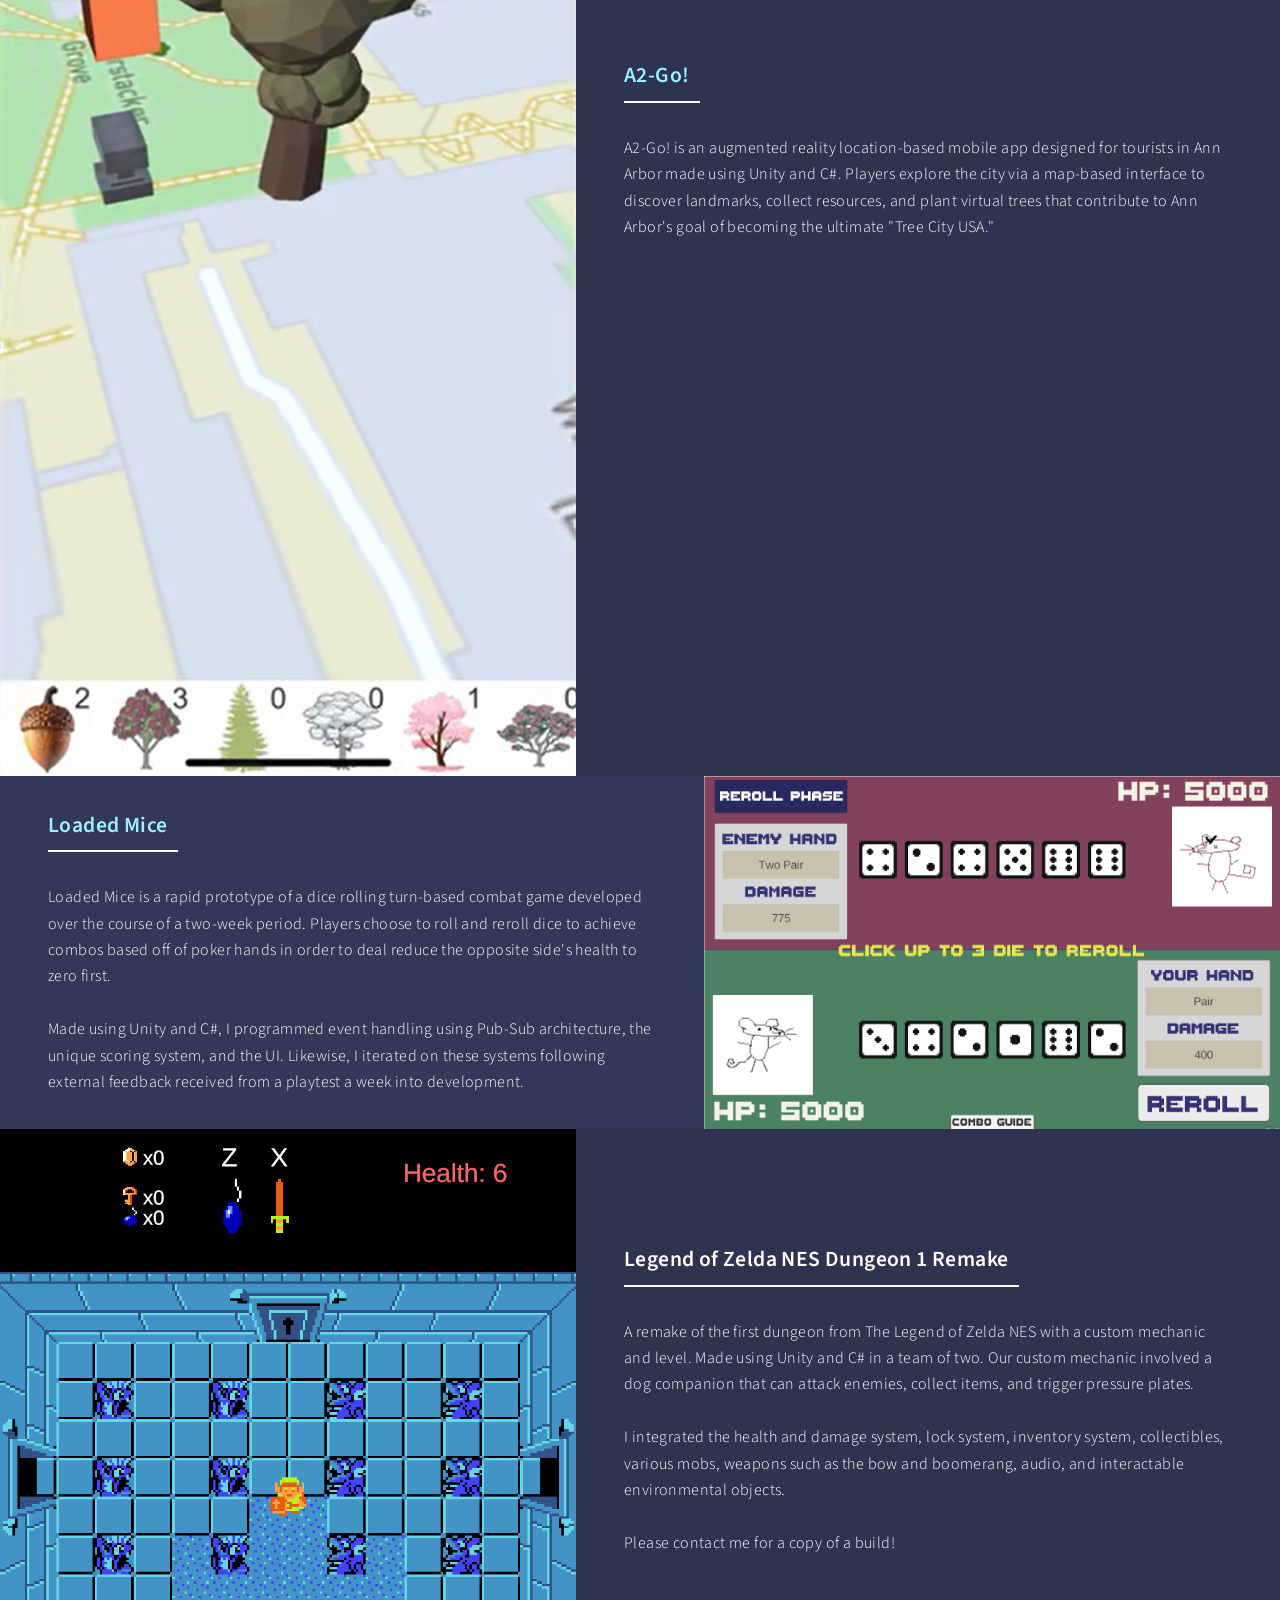
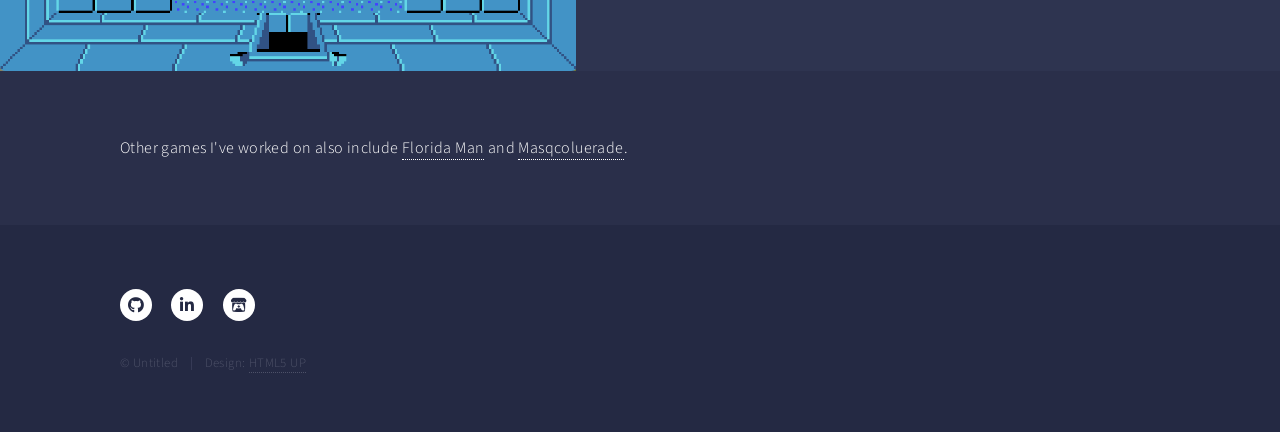
==== commit 04da445b: "fixed bios again" ====
--- a/landing.html
+++ b/landing.html
@@ -79,7 +79,9 @@
 											<header class="major">
 												<h3><a href="https://www.youtube.com/watch?v=XAda5JYSG7U">CSE Simulator</a></h3>
 											</header>
-											<p>Built a fully interactive VR recreation of a university lab in Unreal Engine 5 using Blueprint Visual Scripting, delivering environment art and gameplay systems across a milestone-based, Agile schedule in a team of two. Integrated a reusable interaction/affordance framework, a base Interact() component with LineTrace targeting and hover feedback, powering a dozen-plus interactable objects like light switches, copy machines, and whiteboards, alongside lightweight NPC encounters using proximity-triggered look-at behavior. Iterated on mobility, lighting, pacing, and environmental mood based on in-VR playtesting, and closed out the three-sprint production cycle with a formal postmortem that translated workflow gaps into a more disciplined, iterative cadence for future projects.</p>
+											<p>CSE Simulator is a virtual reality recreation of a University of Michigan EECS lab made using Unreal Engine 5 and Blueprint Visual Scripting in a team of two. 
+												<br /><br />I primarily integrated a reusable interaction/affordance framework, driving a dozen+ distinct interactable objects such as light switches, copy machines, and drawing on whiteboards. I also designed lightweight NPC encounters using proximity-triggered look-at behavior and interactable characters, and iterated on mobility, lighting, pacing, and environmental mood based on in-VR playtesting and instructor feedback.
+											</p>
 										</div>
 									</div>
 								</section>
@@ -92,7 +94,7 @@
 											<header class="major">
 												<h3><a href="https://www.youtube.com/watch?v=92DjPI11784">A2-Go!</a></h3>
 											</header>
-											<p>AR location-based mobile app designed for tourists in Ann Arbor. Players explore the city via a map-based interface to discover landmarks, collect resources, and plant virtual trees that contribute to Ann Arbor's goal of becoming the ultimate "Tree City USA." Made using Unity and C#.</p>
+											<p>A2-Go! is an augmented reality location-based mobile app designed for tourists in Ann Arbor made using Unity and C#. Players explore the city via a map-based interface to discover landmarks, collect resources, and plant virtual trees that contribute to Ann Arbor's goal of becoming the ultimate "Tree City USA."</p>
 										</div>
 									</div>
 								</section>
@@ -105,22 +107,26 @@
 											<header class="major">
 												<h3><a href="https://k1mchee.itch.io/loaded-mice">Loaded Mice</a></h3>
 											</header>
-											<p>Rapid prototype of a dice rolling turn-based combat game. Players choose to roll and reroll dice to achieve combos based off of poker hands in order to deal reduce the opposite side's health to zero first.<br />
-											Programmed event handling, scoring, and interaction system. Made using Unity and C#.</p>
+											<p>Loaded Mice is a rapid prototype of a dice rolling turn-based combat game developed over the course of a two-week period. Players choose to roll and reroll dice to achieve combos based off of poker hands in order to deal reduce the opposite side's health to zero first.<br /><br />
+											Made using Unity and C#, I programmed event handling using Pub-Sub architecture, the unique scoring system, and the UI. Likewise, I iterated on these systems following external feedback received from a playtest a week into development.</p>
 										</div>
 									</div>
 								</section>
-								<section>
-									<a href="zeldageneric.html" class="image">
+								<section id="zelda">
+									<span class="image">
 										<img src="images/zeldapic.png" alt="" data-position="center center" />
-									</a>
+									</span>
 									<div class="content">
 										<div class="inner">
 											<header class="major">
-												<h3><a href="zeldageneric.html">Legend of Zelda NES Dungeon 1 Remake</a></h3>
+												<h3>Legend of Zelda NES Dungeon 1 Remake</h3>
 											</header>
-											<p>I worked on the health and damage system, collectibles, the inventory system, half of the mobs, the bow and boomerang, the lock system, audio, and pushable blocks.<br />
-											Done using Unity and C#.</p>
+											<p>A remake of the first dungeon from The Legend of Zelda NES with a custom mechanic and level. Made using Unity and C# in a team of two. Our custom mechanic involved a dog companion that can attack enemies, collect items, and trigger pressure plates.
+
+											   <br /><br />I integrated the health and damage system, lock system, inventory system, collectibles, various mobs, weapons such as the bow and boomerang, audio, and interactable environmental objects.
+
+											   <br /><br />Please contact me for a copy of a build!
+											</p>
 										</div>
 									</div>
 								</section>
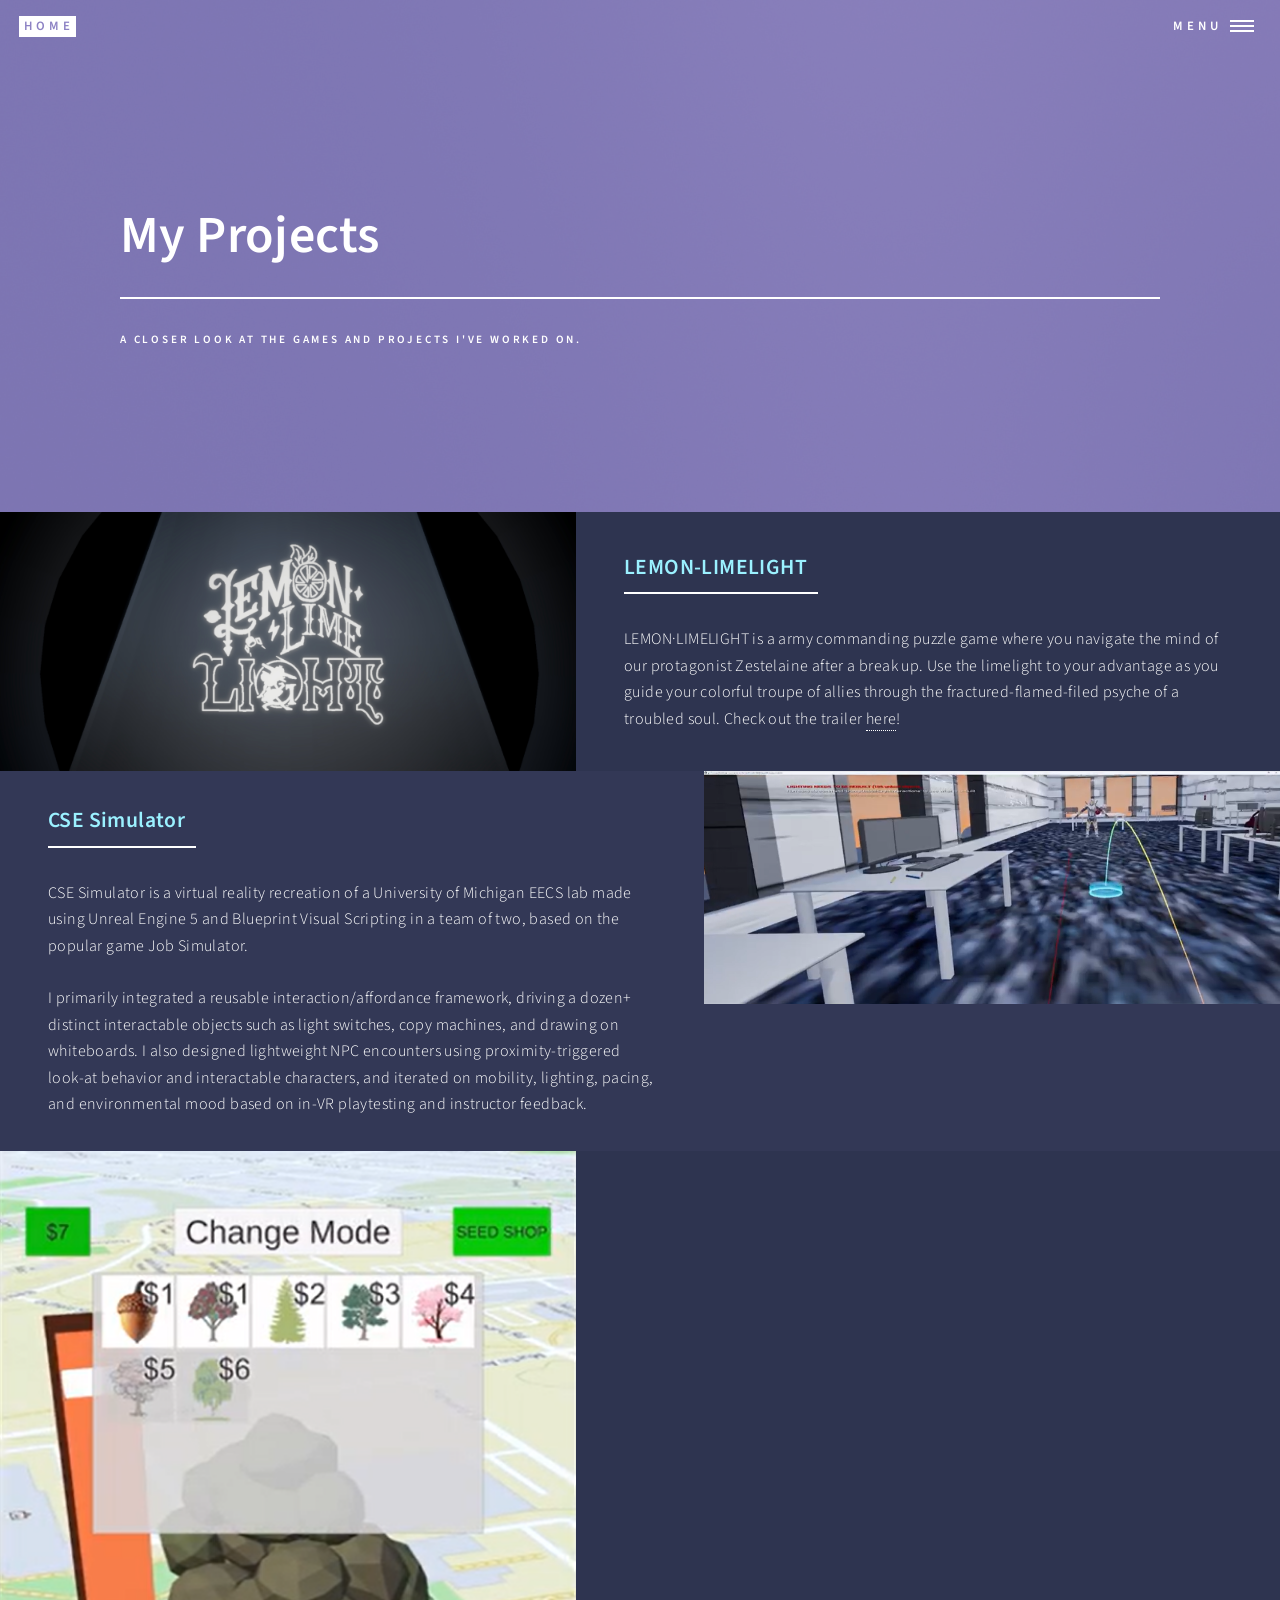
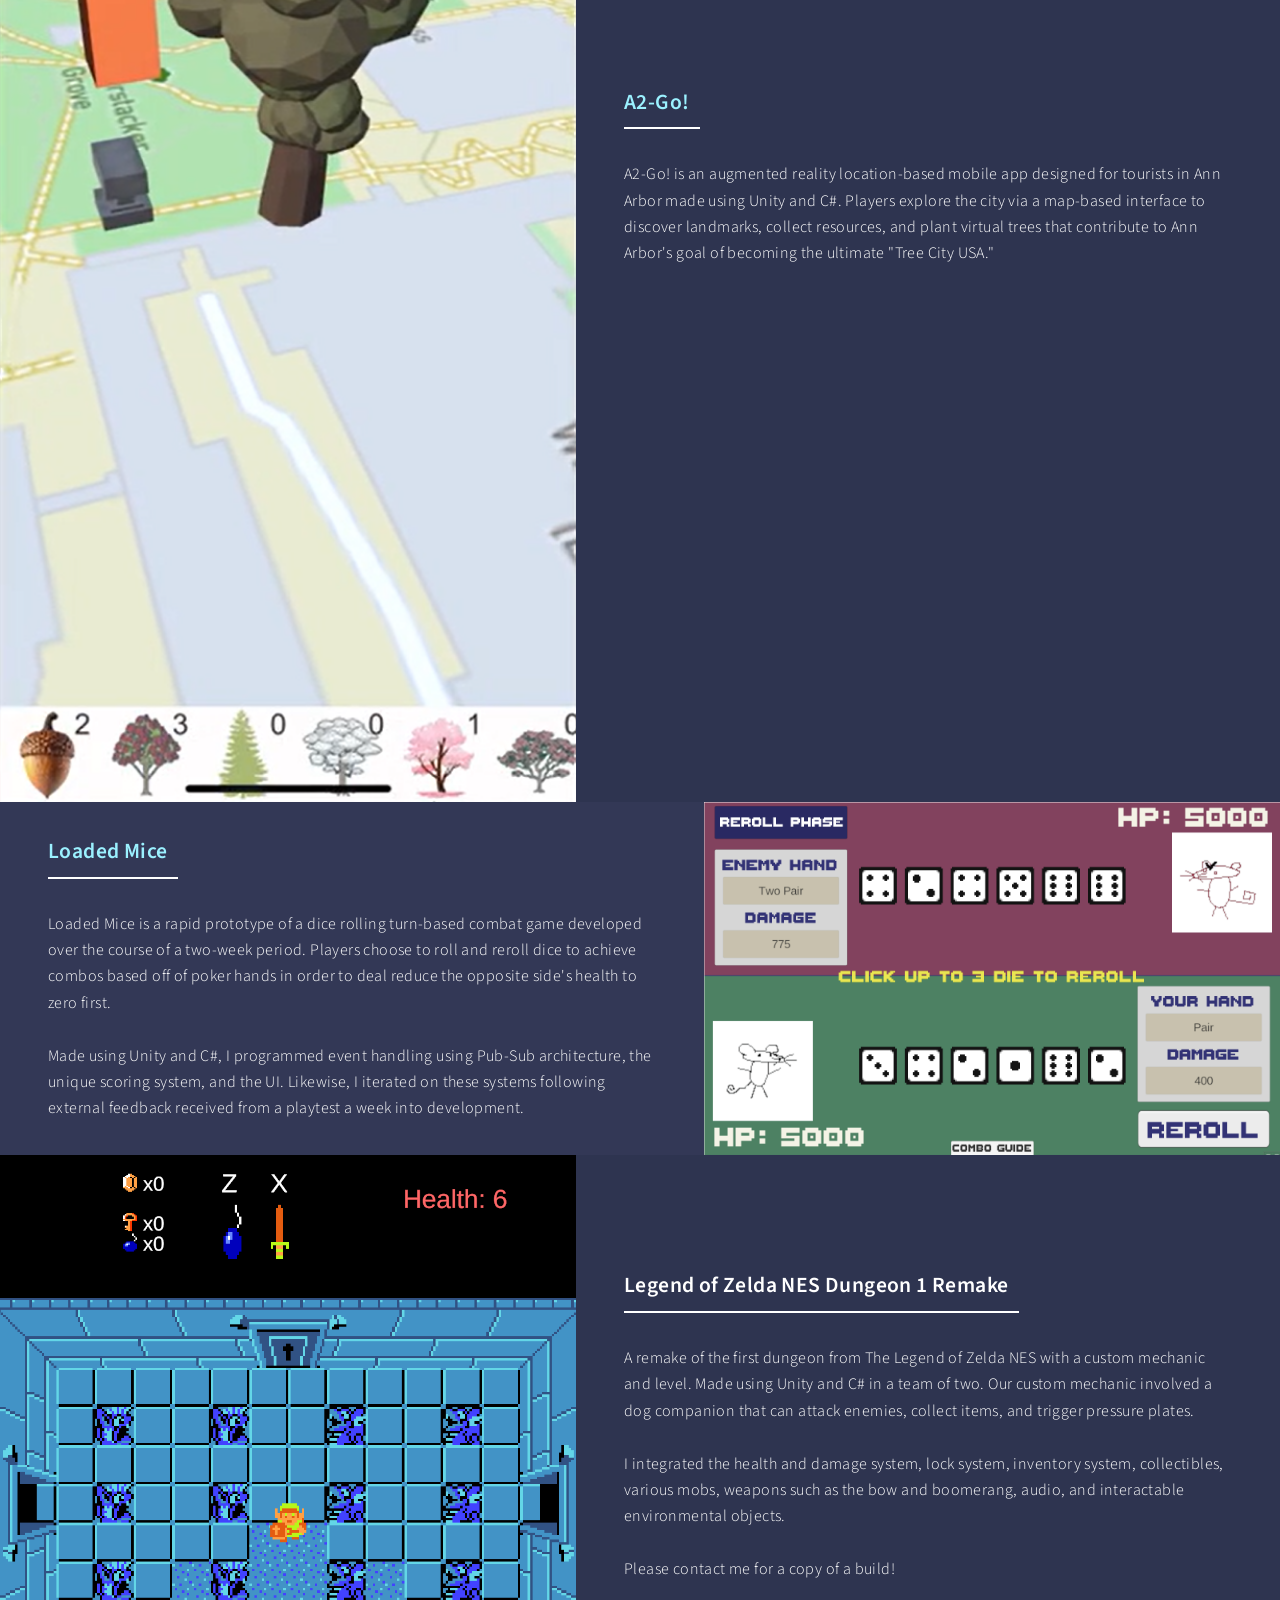
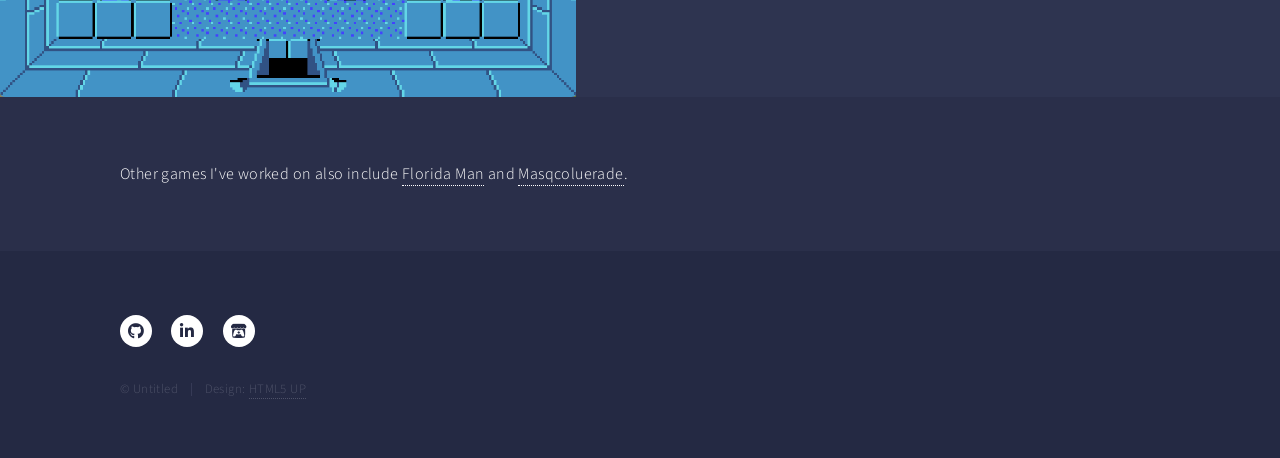
==== commit 9f639519: "fixed bios hopefully" ====
--- a/landing.html
+++ b/landing.html
@@ -79,7 +79,7 @@
 											<header class="major">
 												<h3><a href="https://www.youtube.com/watch?v=XAda5JYSG7U">CSE Simulator</a></h3>
 											</header>
-											<p>CSE Simulator is a virtual reality recreation of a University of Michigan EECS lab made using Unreal Engine 5 and Blueprint Visual Scripting in a team of two. 
+											<p>CSE Simulator is a virtual reality recreation of a University of Michigan EECS lab made using Unreal Engine 5 and Blueprint Visual Scripting in a team of two, based on the popular game Job Simulator. 
 												<br /><br />I primarily integrated a reusable interaction/affordance framework, driving a dozen+ distinct interactable objects such as light switches, copy machines, and drawing on whiteboards. I also designed lightweight NPC encounters using proximity-triggered look-at behavior and interactable characters, and iterated on mobility, lighting, pacing, and environmental mood based on in-VR playtesting and instructor feedback.
 											</p>
 										</div>
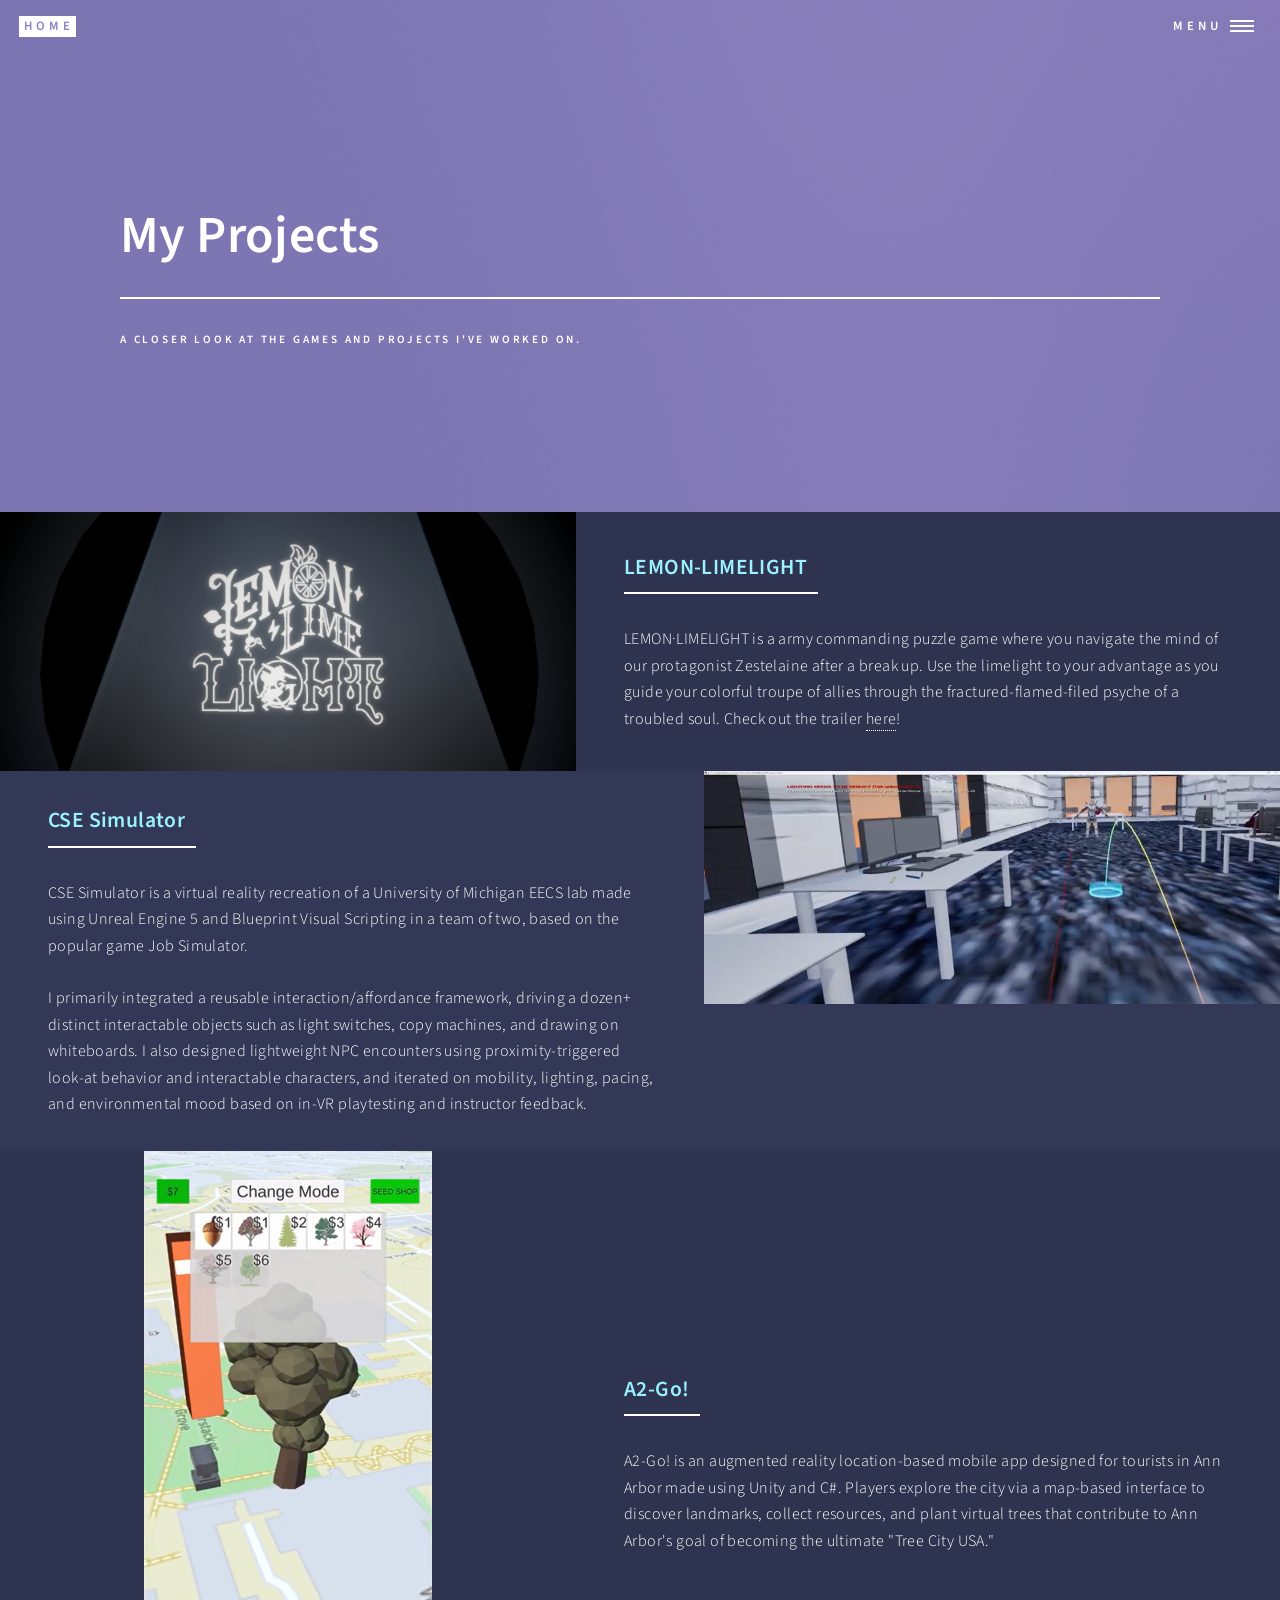
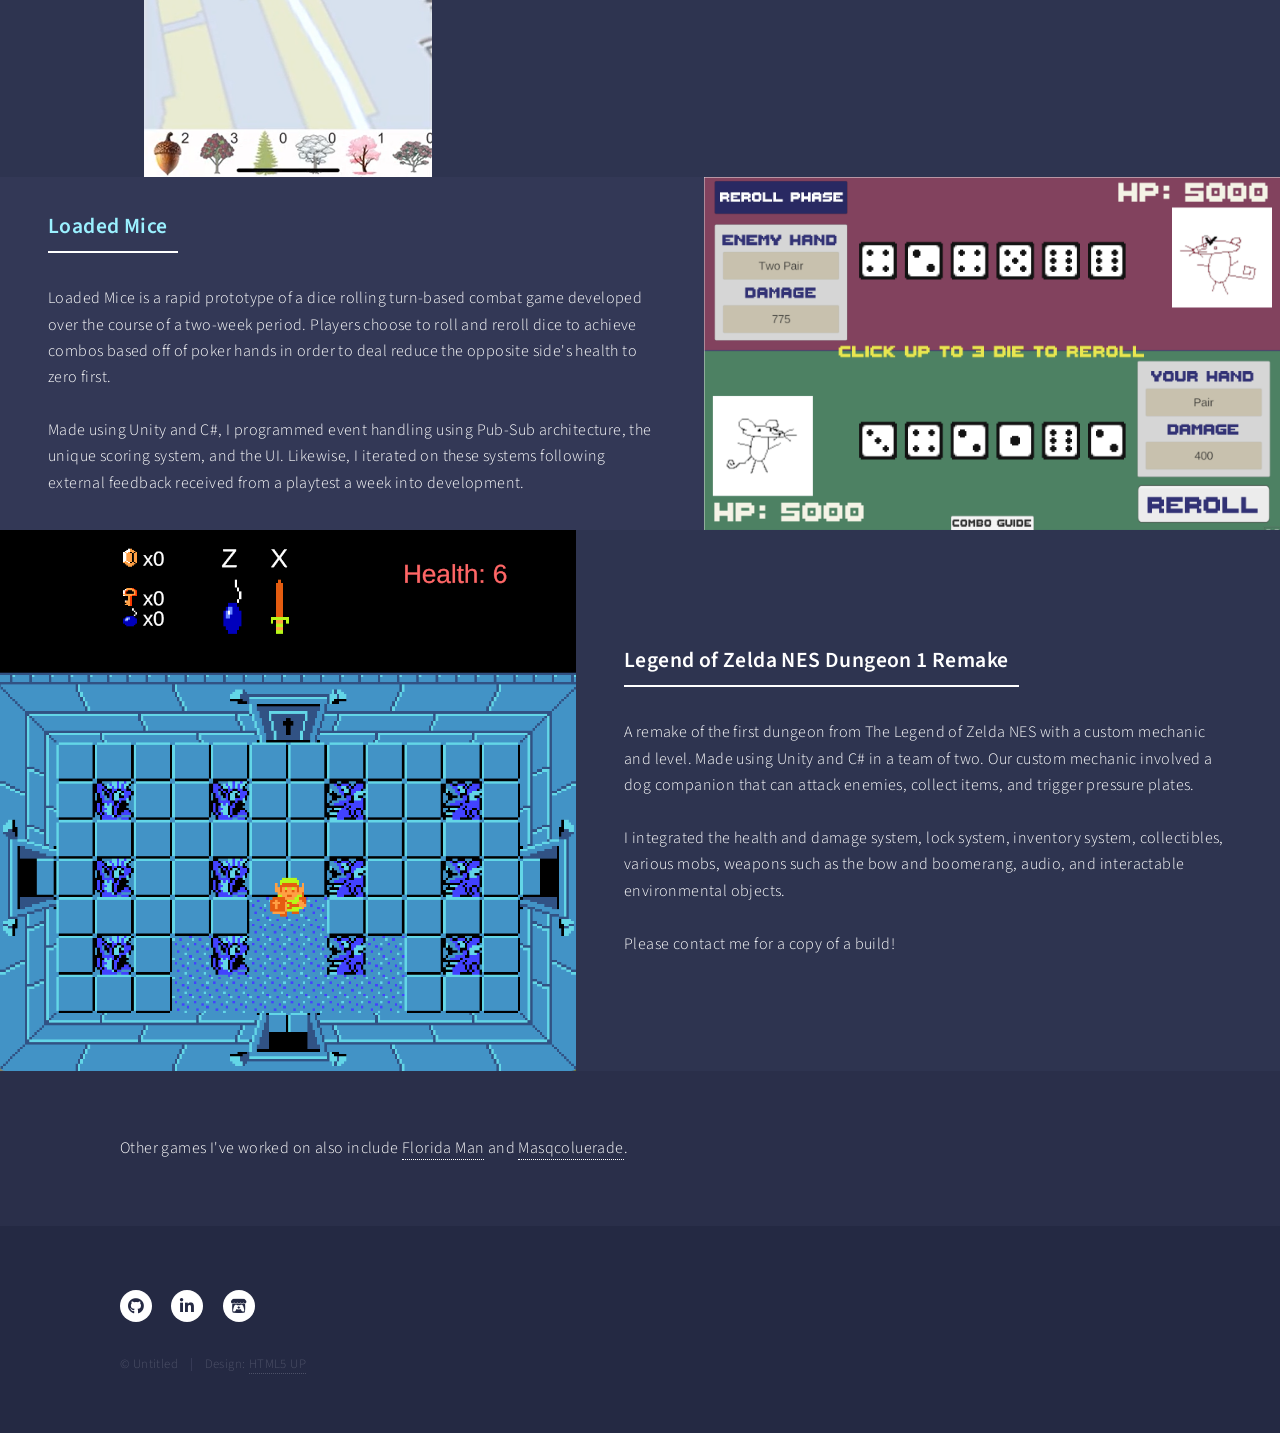
==== commit 8cac17e5: "scaling pictures on landing" ====
--- a/landing.html
+++ b/landing.html
@@ -87,7 +87,7 @@
 								</section>
 								<section>
 									<a href="https://www.youtube.com/watch?v=92DjPI11784" class="image">
-										<img src="images/a2gopic.png" alt="" data-position="center center" />
+										<img src="images/a2gopic.png" alt="" data-position="center center" style="width: 50%; height: auto; margin: 0 auto;" />
 									</a>
 									<div class="content">
 										<div class="inner">
